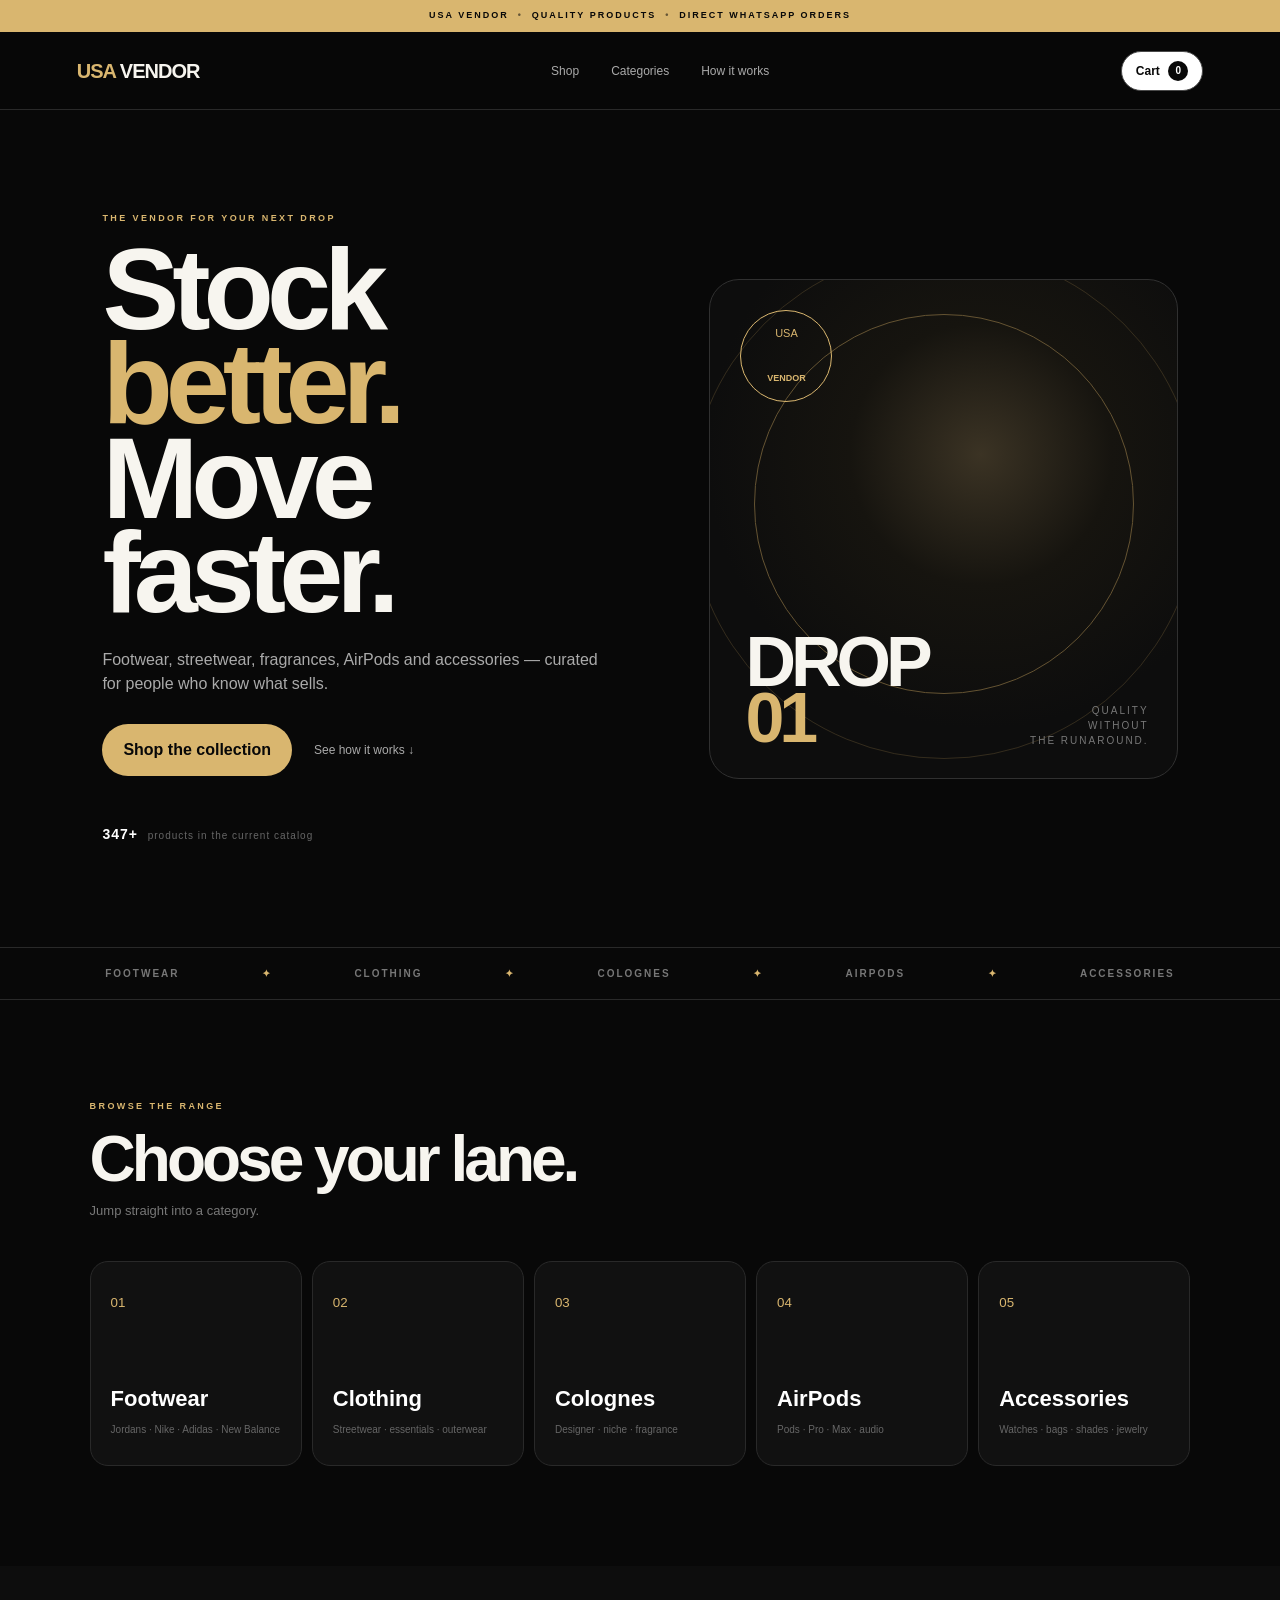
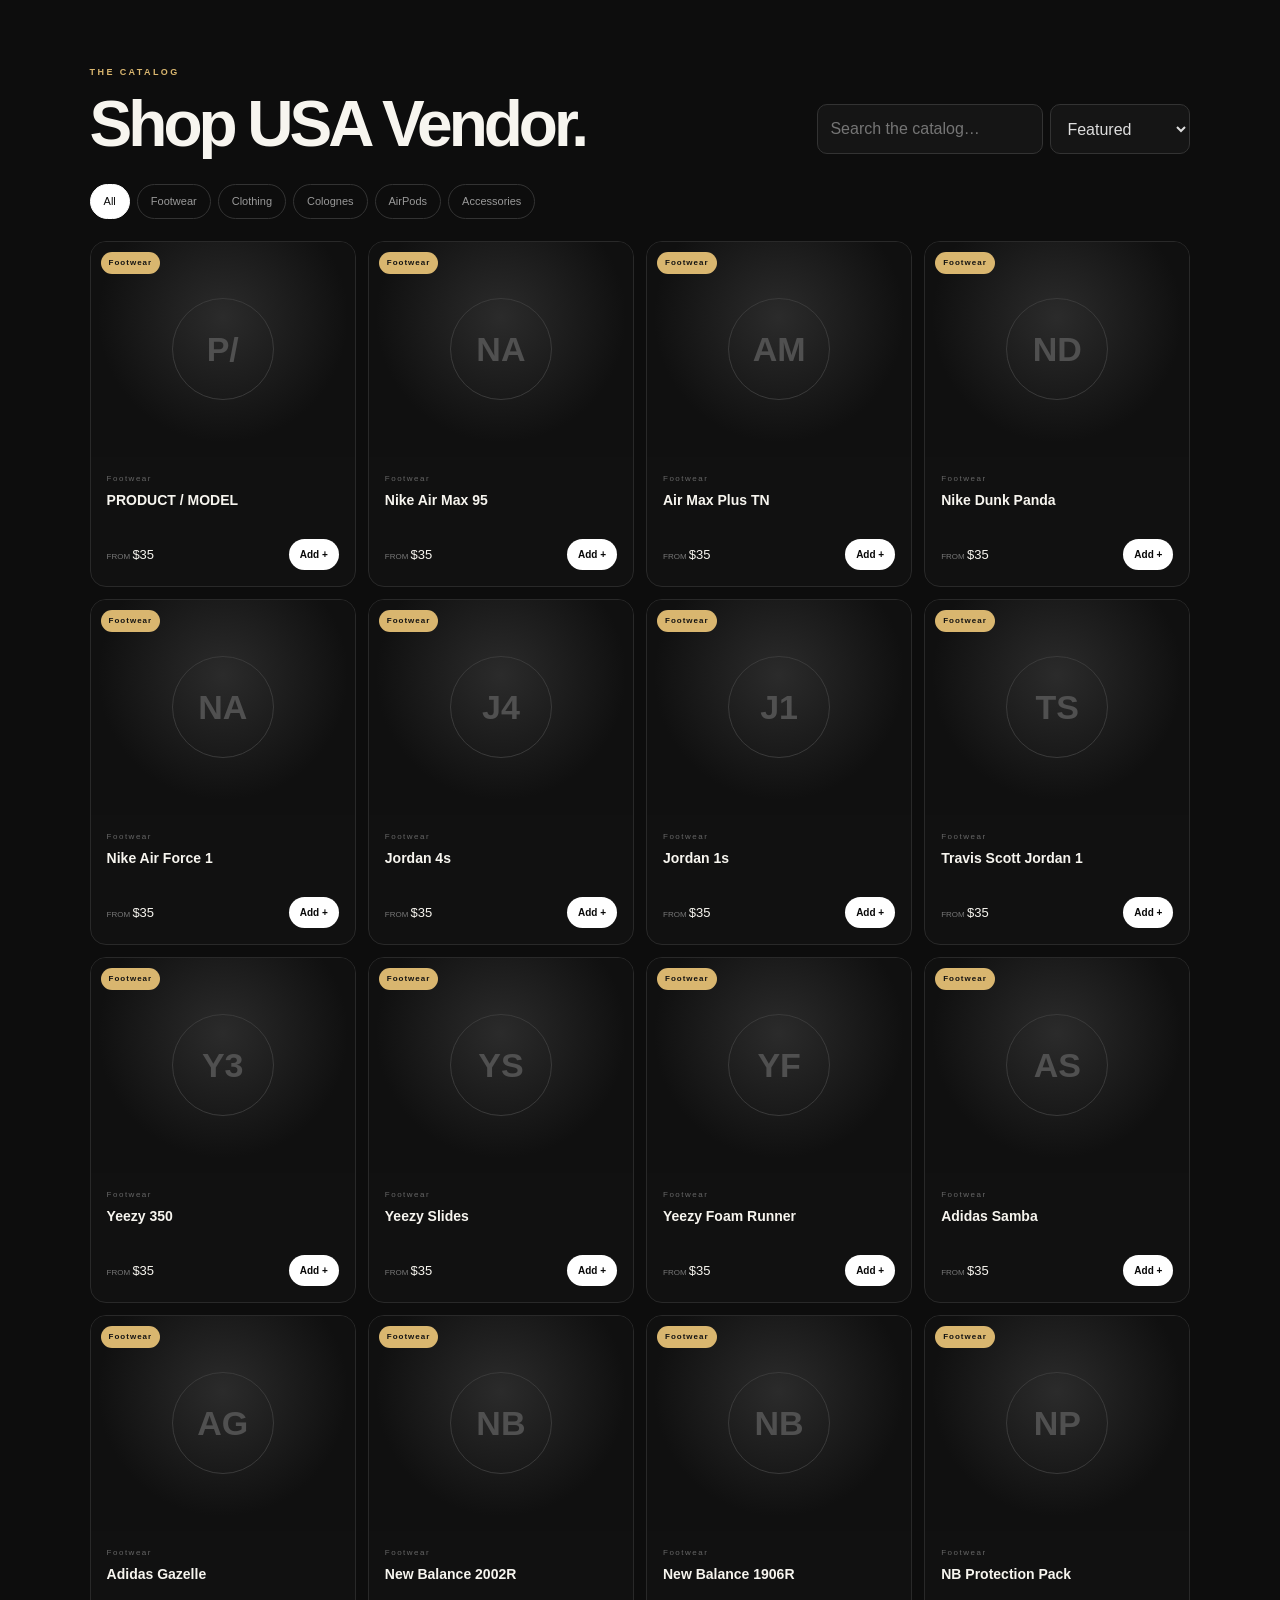
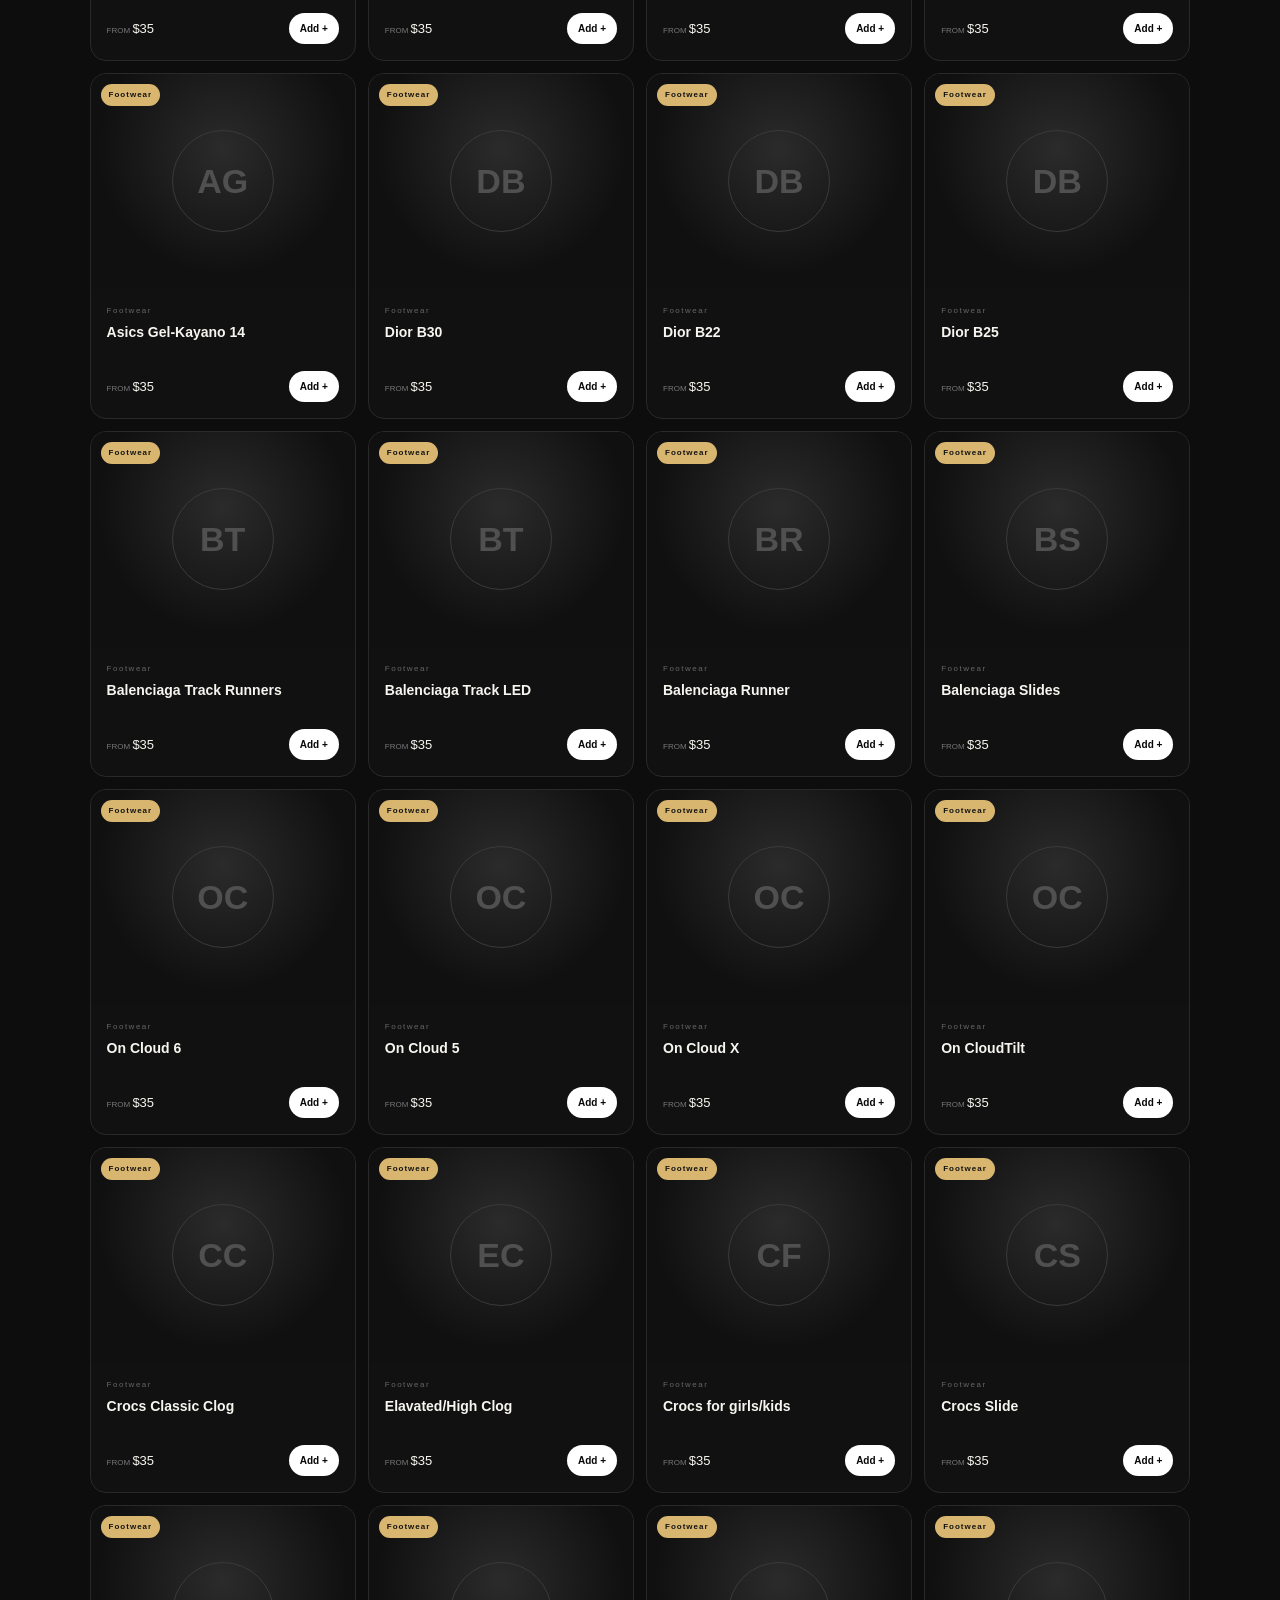
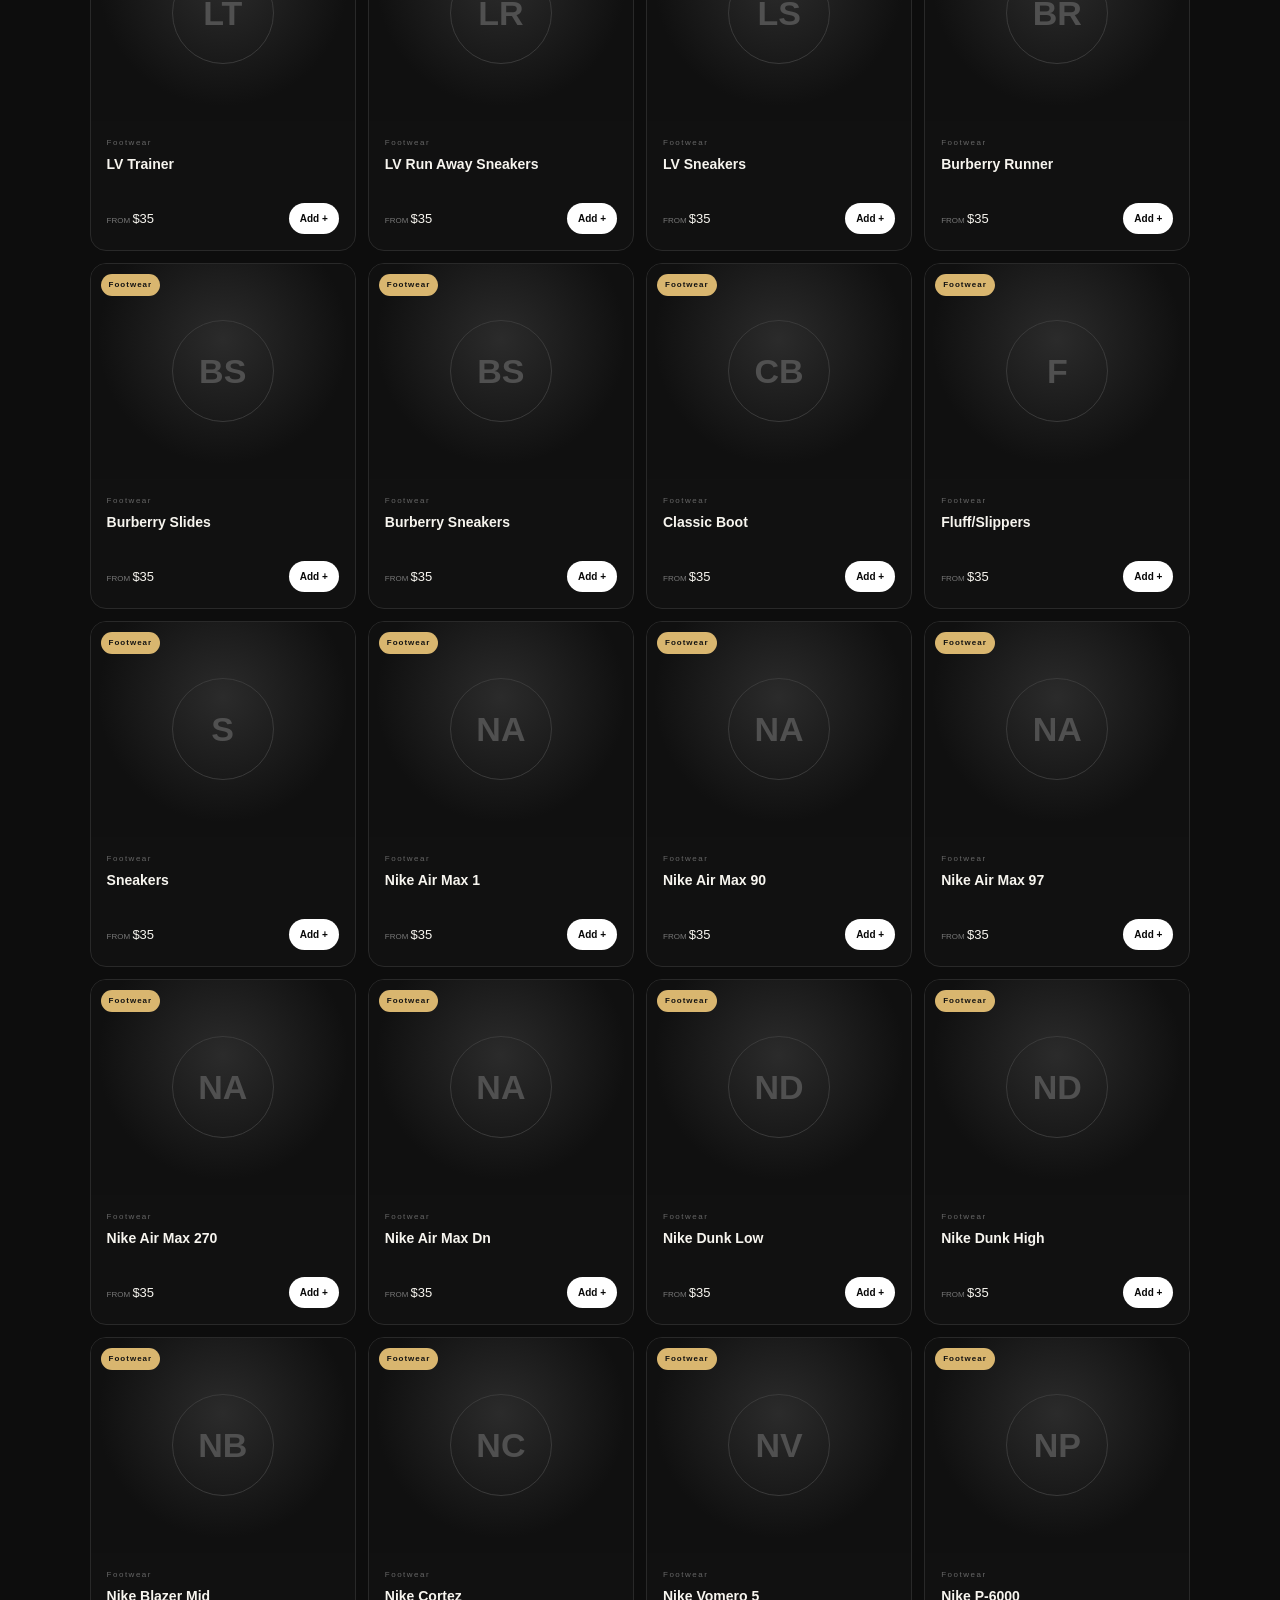
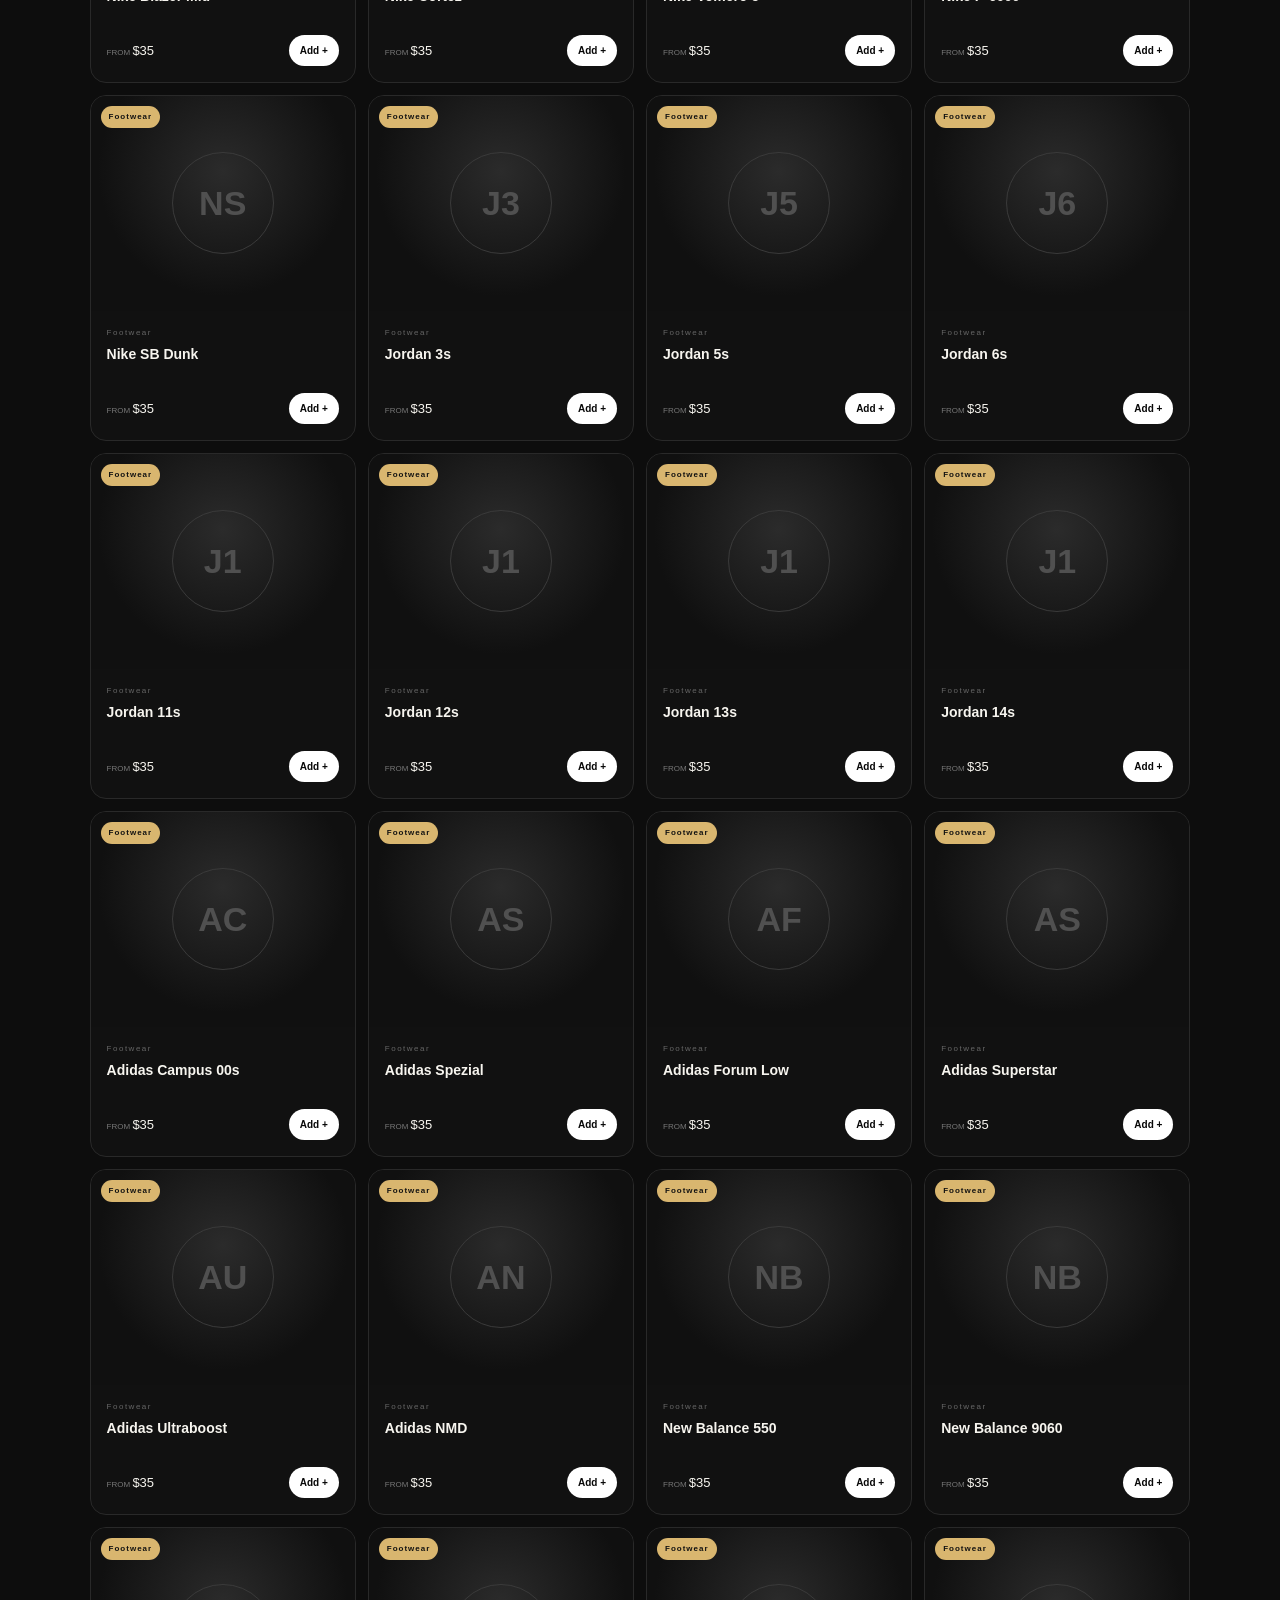
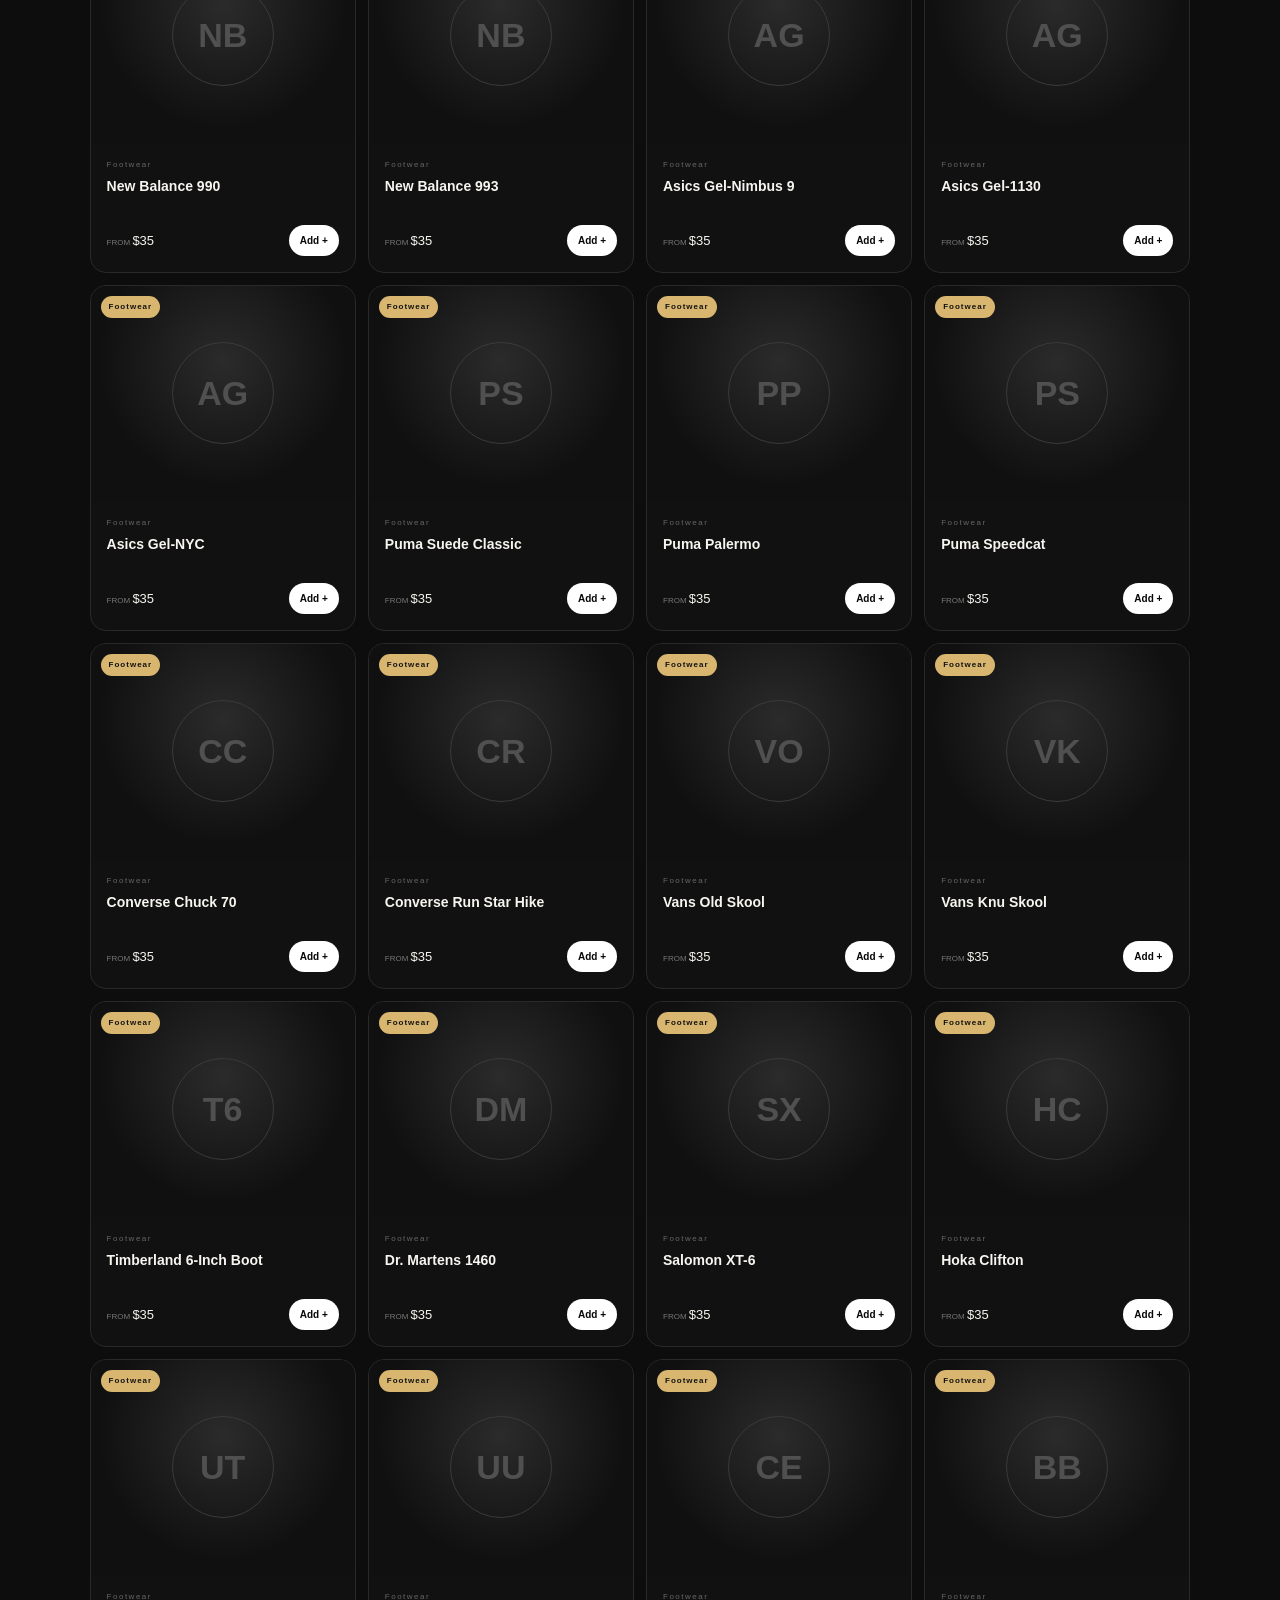
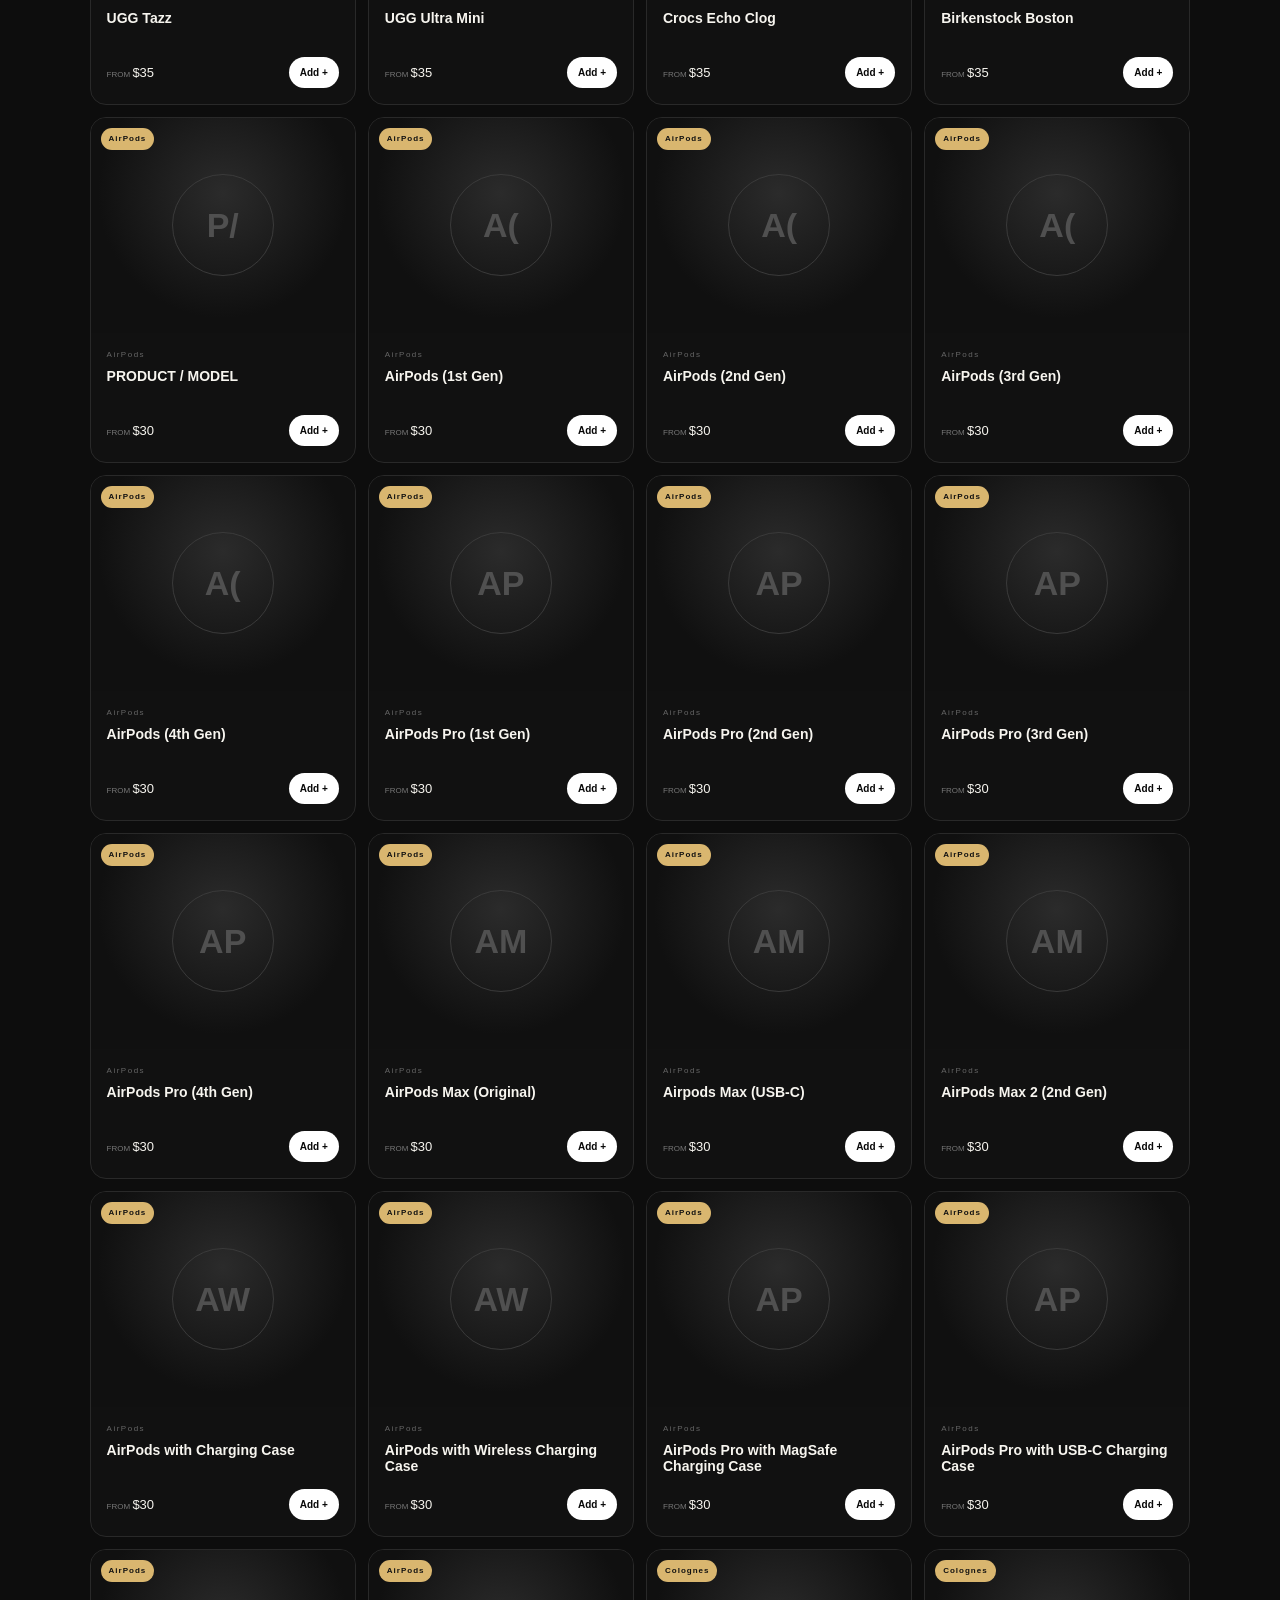
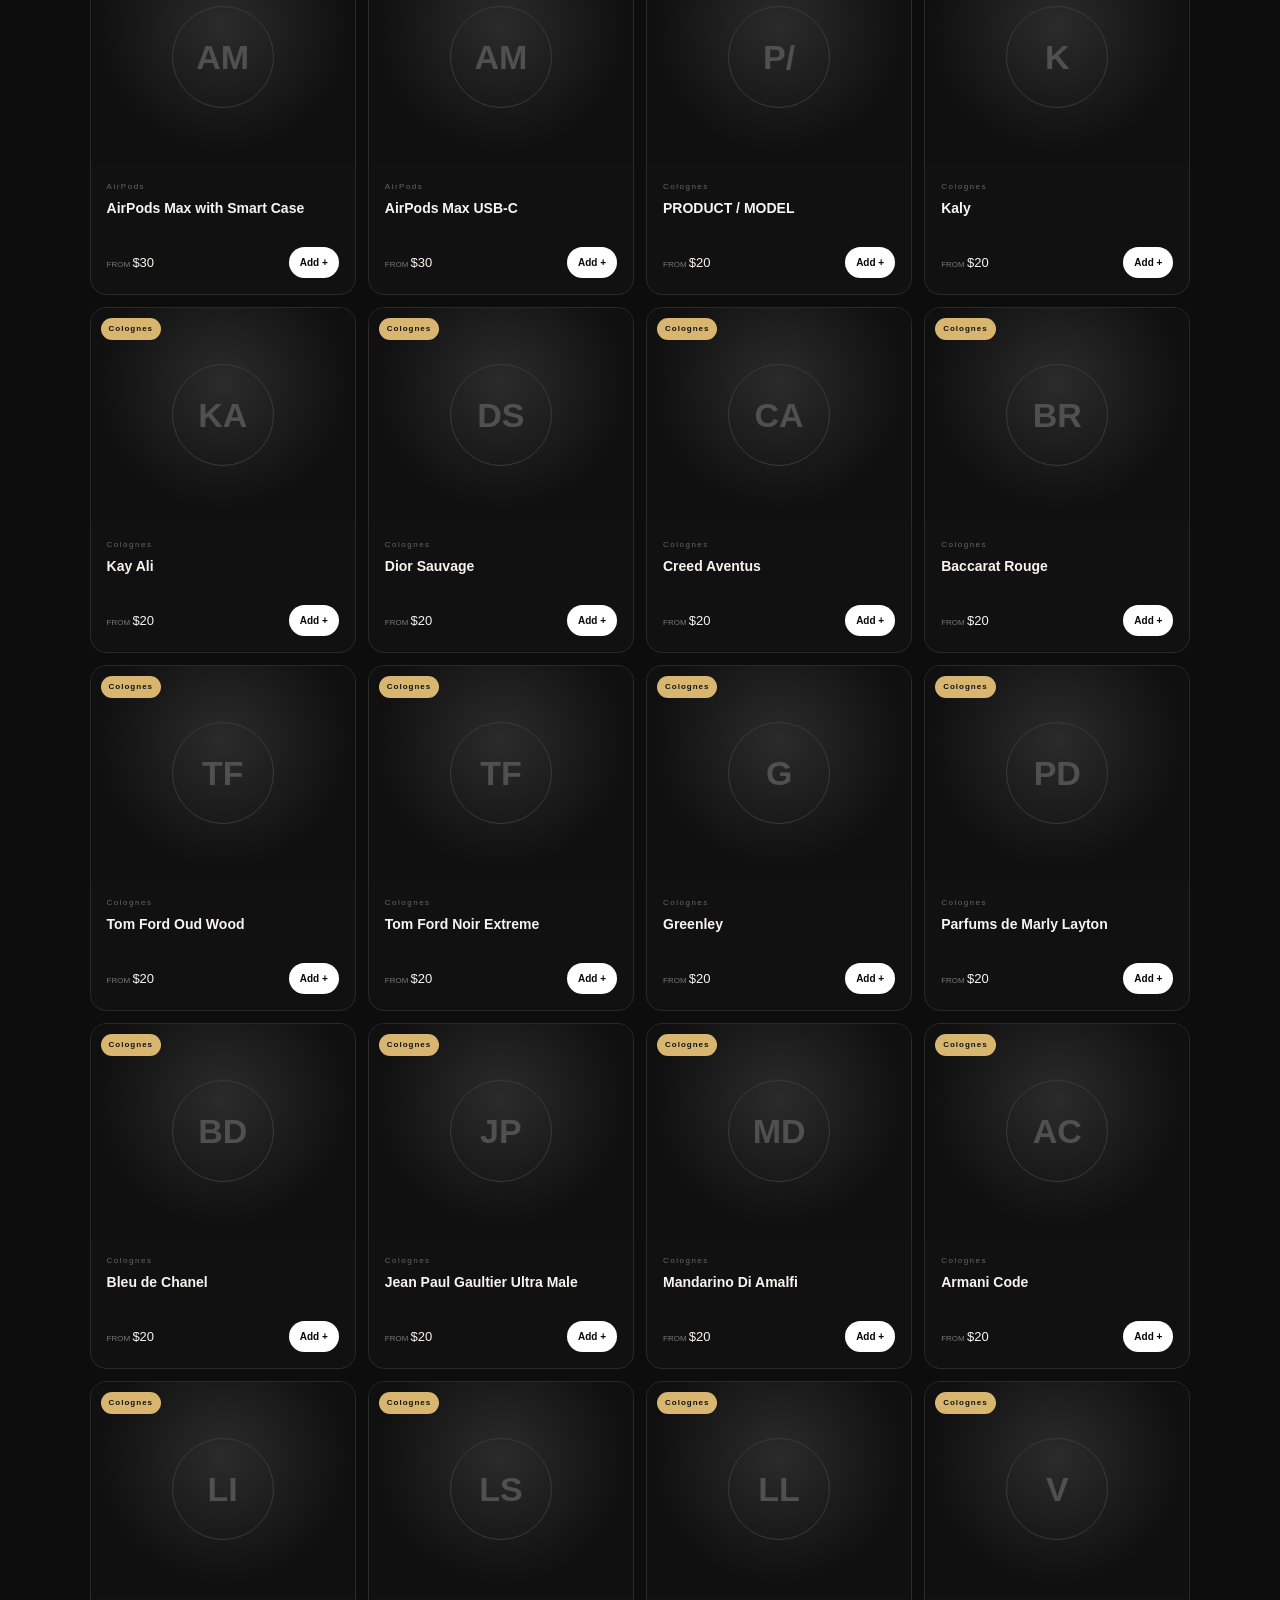
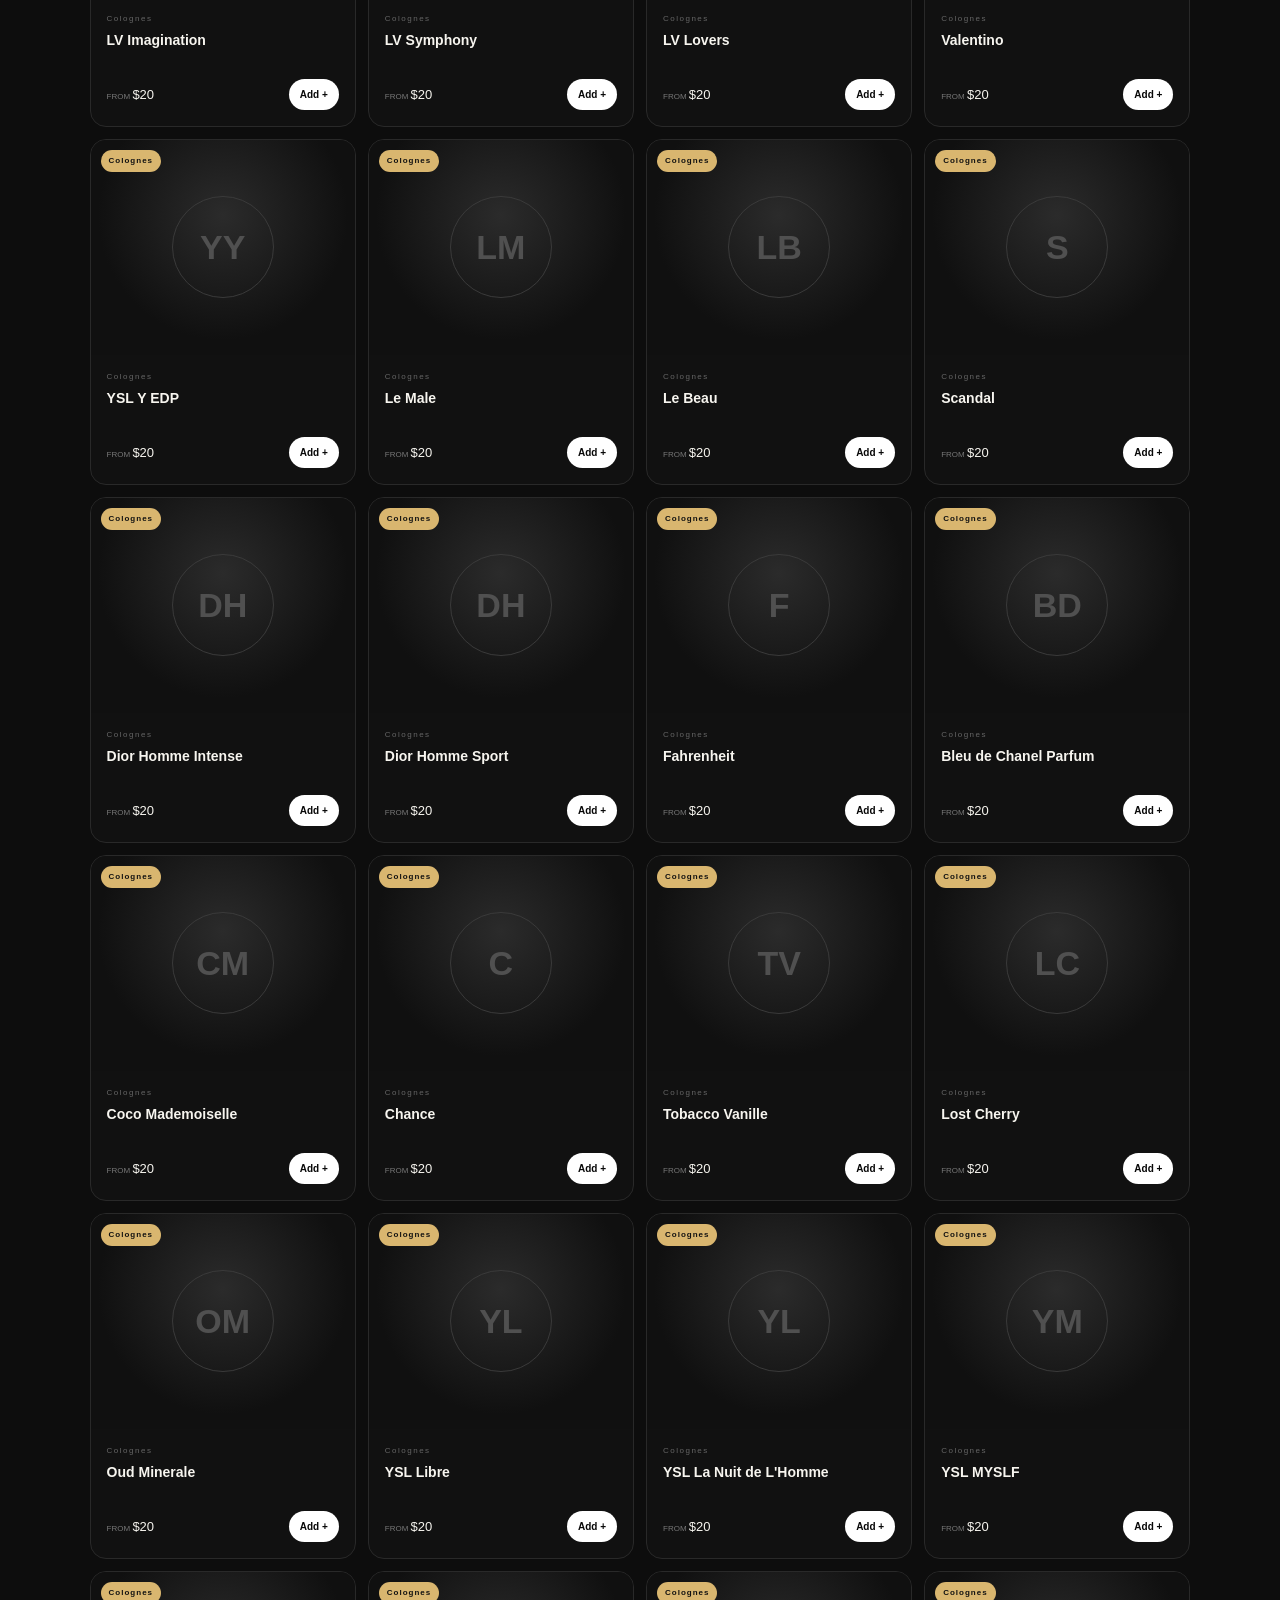
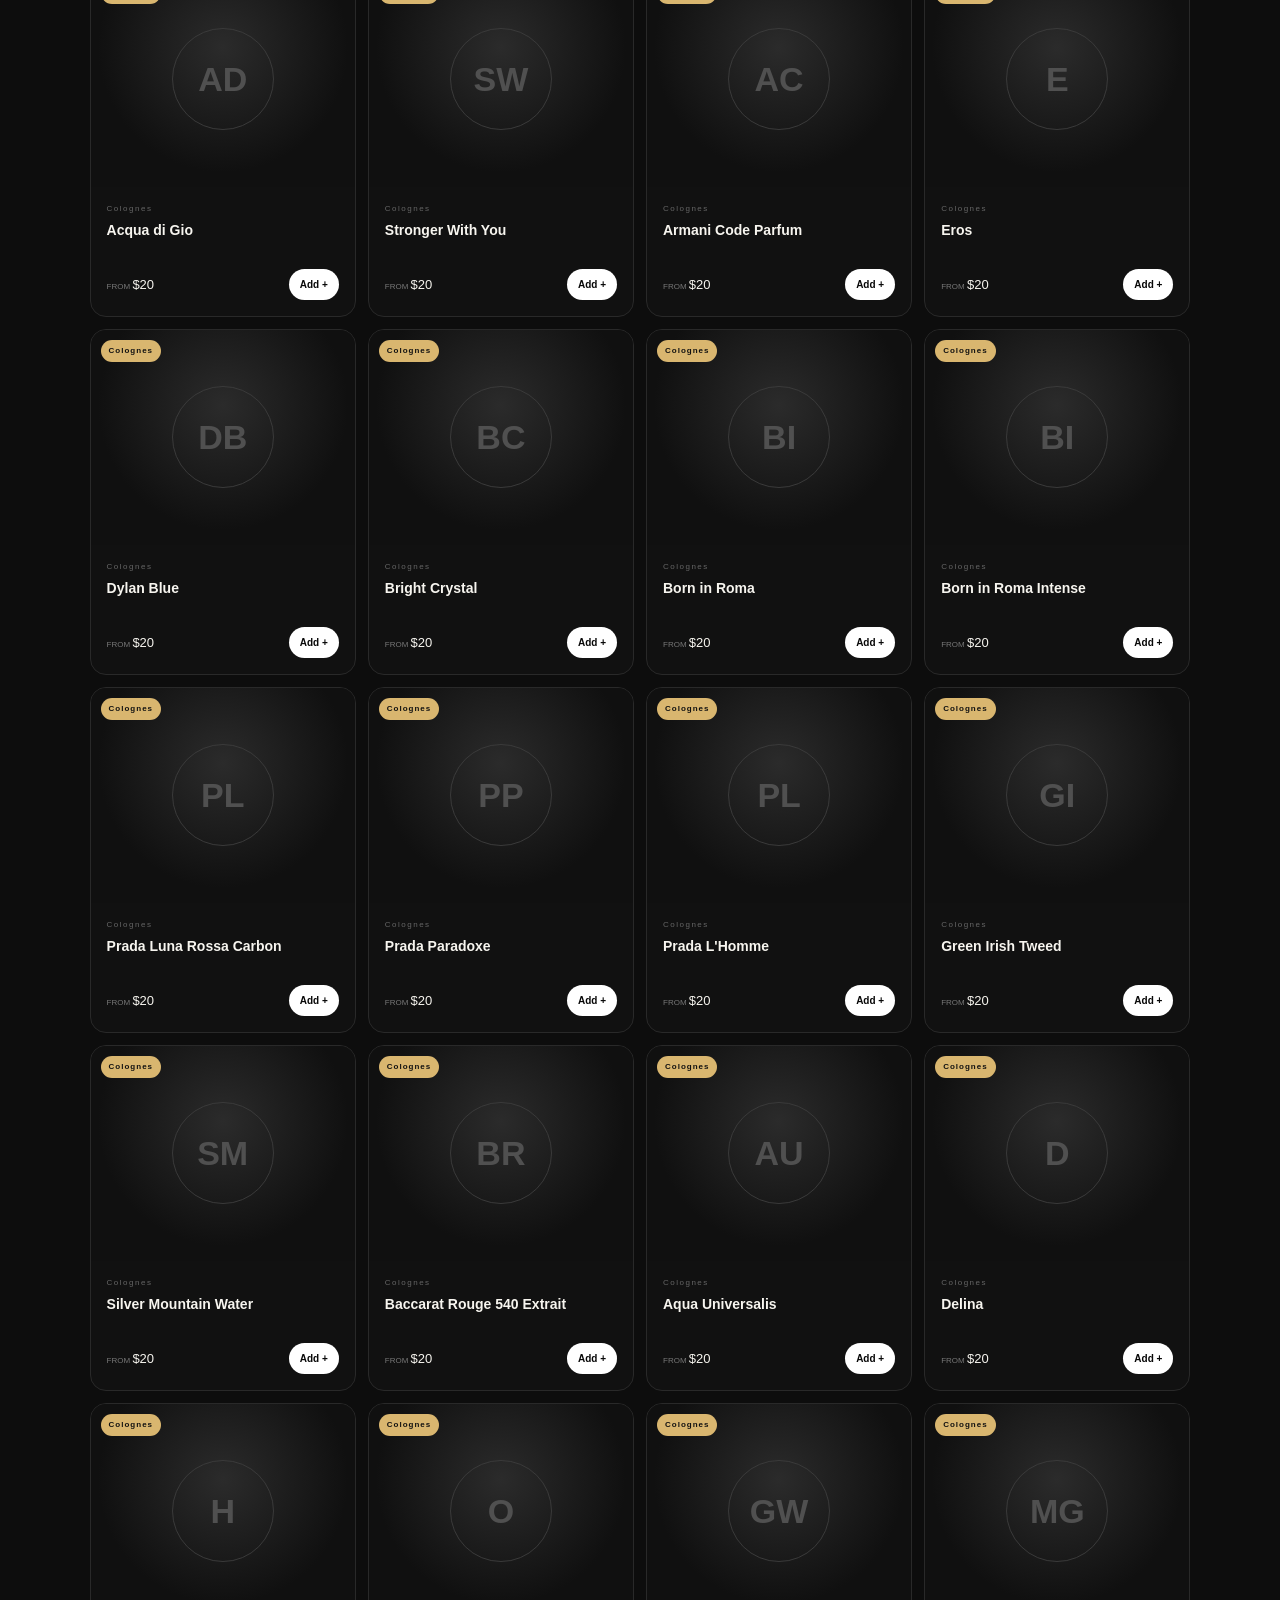
==== index.html @ df5d276c "Add files via upload" ====
<!doctype html>
<html lang="en">
<head>
<meta charset="utf-8">
<meta name="viewport" content="width=device-width,initial-scale=1,viewport-fit=cover">
<meta name="theme-color" content="#090909">
<meta name="description" content="USA Vendor — footwear, clothing, colognes, AirPods and accessories. Shop and order directly on WhatsApp.">
<title>USA Vendor — Shop the Drop</title>
<link rel="stylesheet" href="styles.css">
</head>
<body>
<div class="announce">USA VENDOR <span>•</span> QUALITY PRODUCTS <span>•</span> DIRECT WHATSAPP ORDERS</div>

<header class="nav">
  <a class="brand" href="#top"><span>USA</span> VENDOR</a>
  <nav><a href="#shop">Shop</a><a href="#categories">Categories</a><a href="#how">How it works</a></nav>
  <button class="cart-pill" id="openCart">Cart <b id="count">0</b></button>
</header>

<main id="top">
<section class="hero">
  <div class="hero-copy">
    <p class="eyebrow">THE VENDOR FOR YOUR NEXT DROP</p>
    <h1>Stock<br><i>better.</i><br>Move faster.</h1>
    <p class="lead">Footwear, streetwear, fragrances, AirPods and accessories — curated for people who know what sells.</p>
    <div class="actions"><a class="btn gold" href="#shop">Shop the collection</a><a class="text-link" href="#how">See how it works ↓</a></div>
    <div class="mini-proof"><span>347+</span> products in the current catalog</div>
  </div>
  <div class="hero-art">
    <div class="ring r1"></div><div class="ring r2"></div>
    <div class="stamp">USA<br><strong>VENDOR</strong></div>
    <div class="hero-word">DROP<br><em>01</em></div>
    <div class="hero-note">QUALITY<br>WITHOUT<br>THE RUNAROUND.</div>
  </div>
</section>

<section class="marquee"><span>FOOTWEAR</span><b>✦</b><span>CLOTHING</span><b>✦</b><span>COLOGNES</span><b>✦</b><span>AIRPODS</span><b>✦</b><span>ACCESSORIES</span></section>

<section class="section" id="categories">
  <div class="section-intro"><p class="eyebrow">BROWSE THE RANGE</p><h2>Choose your lane.</h2><p>Jump straight into a category.</p></div>
  <div class="cat-grid">
    <button data-cat="Footwear"><small>01</small><strong>Footwear</strong><span>Jordans · Nike · Adidas · New Balance</span></button>
    <button data-cat="Clothing"><small>02</small><strong>Clothing</strong><span>Streetwear · essentials · outerwear</span></button>
    <button data-cat="Colognes"><small>03</small><strong>Colognes</strong><span>Designer · niche · fragrance</span></button>
    <button data-cat="AirPods"><small>04</small><strong>AirPods</strong><span>Pods · Pro · Max · audio</span></button>
    <button data-cat="Accessories"><small>05</small><strong>Accessories</strong><span>Watches · bags · shades · jewelry</span></button>
  </div>
</section>

<section class="section shop" id="shop">
  <div class="shop-head">
    <div><p class="eyebrow">THE CATALOG</p><h2>Shop USA Vendor.</h2></div>
    <div class="tools"><input id="search" type="search" placeholder="Search the catalog…"><select id="sort"><option value="featured">Featured</option><option value="low">Lowest price</option><option value="high">Highest price</option></select></div>
  </div>
  <div class="filters" id="filters">
    <button class="active" data-filter="All">All</button><button data-filter="Footwear">Footwear</button><button data-filter="Clothing">Clothing</button><button data-filter="Colognes">Colognes</button><button data-filter="AirPods">AirPods</button><button data-filter="Accessories">Accessories</button>
  </div>
  <div class="grid" id="grid"></div>
</section>

<section class="feature">
  <div><p class="eyebrow">BUILT FOR RESELLERS</p><h2>Find it.<br>List it.<br><em>Move it.</em></h2></div>
  <div class="feature-copy"><p>USA Vendor keeps the shopping experience simple. Browse the catalog, build your order and send it straight to WhatsApp — no complicated checkout.</p><a class="btn light" href="https://wa.me/18127669345" target="_blank">Talk to USA Vendor ↗</a></div>
</section>

<section class="section how" id="how">
  <p class="eyebrow">HOW IT WORKS</p><h2>Three steps. No stress.</h2>
  <div class="steps">
    <article><b>01</b><h3>Pick your products</h3><p>Browse categories and add whatever you want to your cart.</p></article>
    <article><b>02</b><h3>Review your order</h3><p>Adjust quantities and see your estimated catalog total.</p></article>
    <article><b>03</b><h3>Send on WhatsApp</h3><p>Your cart becomes a ready-to-send WhatsApp order message.</p></article>
  </div>
</section>

<section class="cta">
  <p class="eyebrow">READY WHEN YOU ARE</p><h2>Your next order<br>starts here.</h2><a class="btn gold" href="#shop">Start shopping</a>
</section>
</main>

<footer><div><a class="brand" href="#top"><span>USA</span> VENDOR</a><p>Quality products. Direct ordering.</p></div><a href="https://wa.me/18127669345" target="_blank">WhatsApp USA Vendor ↗</a></footer>

<div class="overlay" id="overlay"></div>
<aside class="cart" id="cart">
  <div class="cart-head"><div><p class="eyebrow">YOUR ORDER</p><h2>Cart</h2></div><button id="closeCart">×</button></div>
  <div class="cart-list" id="cartList"></div>
  <div class="cart-bottom"><div class="total"><span>Estimated total</span><strong id="total">$0</strong></div><p>Final availability, pricing and delivery are confirmed on WhatsApp.</p><button class="btn gold full" id="checkout">Continue on WhatsApp</button></div>
</aside>
<div class="toast" id="toast"></div>
<script src="script.js"></script>
</body></html>
---- styles.css ----
:root{--bg:#080808;--panel:#111;--panel2:#151515;--text:#f7f5ef;--muted:#929292;--line:#292929;--gold:#d9b66f;--cream:#f3efe5;--display:Arial,sans-serif;--body:Arial,sans-serif}
*{box-sizing:border-box}html{scroll-behavior:smooth}body{margin:0;background:var(--bg);color:var(--text);font-family:var(--body);line-height:1.5}button,input,select{font:inherit}a{text-decoration:none;color:inherit}.announce{height:32px;display:flex;align-items:center;justify-content:center;gap:9px;background:var(--gold);color:#080808;font-size:9px;font-weight:800;letter-spacing:2px}.announce span{opacity:.55}
.nav{height:78px;padding:0 6%;display:flex;align-items:center;justify-content:space-between;border-bottom:1px solid var(--line);position:sticky;top:0;z-index:20;background:#080808eF;backdrop-filter:blur(16px)}.brand{font-size:20px;font-weight:900;letter-spacing:-1px}.brand span{color:var(--gold)}nav{display:flex;gap:32px;color:#aaa;font-size:12px}nav a:hover{color:#fff}.cart-pill{border:1px solid #4a4a4a;background:#fff;color:#080808;border-radius:99px;padding:9px 14px;font-size:12px;font-weight:800;cursor:pointer}.cart-pill b{display:inline-grid;place-items:center;background:#080808;color:#fff;width:20px;height:20px;border-radius:50%;margin-left:5px;font-size:10px}
.hero{min-height:690px;padding:8vw 8%;display:grid;grid-template-columns:1.05fr .95fr;gap:7vw;align-items:center}.eyebrow{font-size:9px;letter-spacing:2.4px;color:var(--gold);font-weight:800;margin:0 0 16px}.hero h1{font-size:clamp(64px,9vw,125px);line-height:.82;letter-spacing:-7px;margin:0;font-weight:900}.hero h1 i{font-style:normal;color:var(--gold)}.lead{max-width:520px;color:#aaa;font-size:16px;margin:28px 0}.actions{display:flex;align-items:center;gap:22px;flex-wrap:wrap}.btn{border:0;border-radius:99px;padding:14px 21px;font-weight:800;cursor:pointer;display:inline-block}.gold{background:var(--gold);color:#080808}.light{background:#fff;color:#080808}.text-link{font-size:12px;color:#aaa}.mini-proof{margin-top:48px;color:#666;font-size:10px;letter-spacing:1px}.mini-proof span{color:#fff;font-weight:800;font-size:14px;margin-right:6px}
.hero-art{height:500px;position:relative;overflow:hidden;border:1px solid #303030;border-radius:30px;background:radial-gradient(circle at 58% 35%,#3b3324,#16140f 31%,#0d0d0d 65%)}.ring{position:absolute;border:1px solid #645332;border-radius:50%;left:50%;top:45%;transform:translate(-50%,-50%)}.r1{width:380px;height:380px}.r2{width:510px;height:510px;opacity:.45}.stamp{position:absolute;left:30px;top:30px;width:92px;height:92px;border:1px solid var(--gold);border-radius:50%;display:grid;place-items:center;text-align:center;color:var(--gold);font-size:11px;line-height:1.05}.stamp strong{font-size:9px}.hero-word{position:absolute;left:35px;bottom:32px;font-size:70px;font-weight:900;line-height:.8;letter-spacing:-5px}.hero-word em{font-style:normal;color:var(--gold)}.hero-note{position:absolute;right:28px;bottom:30px;color:#777;text-align:right;font-size:10px;letter-spacing:2px}
.marquee{border-block:1px solid var(--line);padding:18px 5%;display:flex;justify-content:space-around;color:#777;font-size:10px;letter-spacing:2px;font-weight:800}.marquee b{color:var(--gold)}
.section{padding:100px 7%}.section-intro p:last-child{color:#777;font-size:13px}.section h2,.feature h2,.cta h2{font-size:clamp(38px,5vw,65px);line-height:.92;letter-spacing:-4px;margin:0}.cat-grid{display:grid;grid-template-columns:repeat(5,1fr);gap:10px;margin-top:40px}.cat-grid button{min-height:205px;background:var(--panel);color:#fff;border:1px solid var(--line);border-radius:18px;text-align:left;padding:20px;cursor:pointer;transition:.25s}.cat-grid button:hover{transform:translateY(-5px);border-color:#555}.cat-grid small{color:var(--gold)}.cat-grid strong{display:block;margin-top:68px;font-size:22px}.cat-grid span{display:block;color:#666;font-size:10px;margin-top:7px}
.shop{background:#0d0d0d}.shop-head{display:flex;justify-content:space-between;align-items:end;gap:20px}.tools{display:flex;gap:7px}.tools input,.tools select{background:#151515;border:1px solid #333;color:#ddd;border-radius:10px;padding:12px;outline:0}.filters{display:flex;gap:7px;flex-wrap:wrap;margin:30px 0 22px}.filters button{background:transparent;color:#999;border:1px solid #333;border-radius:99px;padding:8px 13px;cursor:pointer;font-size:11px}.filters .active,.filters button:hover{background:#fff;color:#080808;border-color:#fff}.grid{display:grid;grid-template-columns:repeat(4,1fr);gap:12px}.product{background:var(--panel);border:1px solid var(--line);border-radius:16px;overflow:hidden;transition:.2s}.product:hover{transform:translateY(-3px);border-color:#444}.visual{height:215px;background:radial-gradient(circle at 50% 35%,#2b2b2b,#101010 65%);display:grid;place-items:center;position:relative;color:#505050;font-size:34px;font-weight:900}.visual:after{content:"";position:absolute;width:100px;height:100px;border:1px solid #3a3a3a;border-radius:50%}.tag{position:absolute;z-index:2;left:10px;top:10px;background:var(--gold);color:#111;border-radius:99px;padding:5px 8px;font-size:8px;letter-spacing:1px;font-weight:800}.initial{position:relative;z-index:1}.product-body{padding:16px}.product-cat{font-size:8px;color:#666;letter-spacing:1.5px}.product h3{font-size:14px;line-height:1.15;min-height:34px;margin:7px 0 13px}.product-foot{display:flex;align-items:center;justify-content:space-between;gap:8px}.price{font-size:13px}.price small{color:#777;font-size:8px}.add{border:0;background:#fff;color:#080808;border-radius:99px;padding:8px 11px;font-size:10px;font-weight:800;cursor:pointer}
.feature{padding:110px 8%;display:grid;grid-template-columns:1fr 1fr;gap:10vw;background:var(--gold);color:#080808}.feature .eyebrow{color:#5f4821}.feature h2 em{font-style:normal}.feature-copy{max-width:520px;align-self:end}.feature-copy p{font-size:18px;line-height:1.45;margin-bottom:28px}.how{background:var(--cream);color:#080808}.how .eyebrow{color:#80612b}.steps{display:grid;grid-template-columns:repeat(3,1fr);gap:12px;margin-top:50px}.steps article{border-top:1px solid #aaa;padding-top:18px}.steps b{color:#80612b;font-size:11px}.steps h3{margin-top:55px;font-size:22px}.steps p{color:#666;font-size:13px}.cta{text-align:center;padding:110px 7%;background:#101010}.cta h2{margin-bottom:30px}.cta .eyebrow{margin-bottom:15px}
footer{padding:55px 7%;display:flex;justify-content:space-between;align-items:center;border-top:1px solid var(--line)}footer p{color:#666;font-size:11px;margin:7px 0 0}footer>a{border-bottom:1px solid var(--gold);font-size:12px}
.overlay{position:fixed;inset:0;background:#000b;z-index:29;opacity:0;pointer-events:none;transition:.25s}.overlay.open{opacity:1;pointer-events:auto}.cart{position:fixed;z-index:30;right:0;top:0;width:min(440px,100%);height:100vh;background:#111;transform:translateX(100%);transition:.3s;display:flex;flex-direction:column;border-left:1px solid #333}.cart.open{transform:none}.cart-head{display:flex;justify-content:space-between;align-items:center;padding:22px;border-bottom:1px solid #2b2b2b}.cart-head h2{margin:0;font-size:30px;letter-spacing:-2px}.cart-head .eyebrow{margin:0 0 4px}.cart-head button{background:none;border:0;color:#fff;font-size:30px;cursor:pointer}.cart-list{flex:1;overflow:auto}.cart-row{padding:16px 22px;border-bottom:1px solid #262626;display:flex;justify-content:space-between;gap:15px}.cart-row h4{margin:0 0 5px;font-size:13px}.cart-row small{color:#666}.qty{display:flex;align-items:center;gap:7px}.qty button{border:1px solid #444;background:#191919;color:#fff;border-radius:50%;width:27px;height:27px;cursor:pointer}.cart-bottom{padding:20px;border-top:1px solid #2b2b2b}.total{display:flex;justify-content:space-between;align-items:center}.total strong{font-size:23px}.cart-bottom p{font-size:10px;color:#666}.full{width:100%}.empty{text-align:center;color:#666;padding:70px 20px}.toast{position:fixed;z-index:50;left:50%;bottom:25px;transform:translate(-50%,20px);opacity:0;background:#fff;color:#080808;padding:11px 17px;border-radius:99px;font-size:11px;font-weight:800;transition:.2s}.toast.show{opacity:1;transform:translate(-50%,0)}
@media(max-width:950px){nav{display:none}.hero{grid-template-columns:1fr}.hero-art{height:390px}.cat-grid{grid-template-columns:repeat(3,1fr)}.grid{grid-template-columns:repeat(3,1fr)}.shop-head{align-items:flex-start;flex-direction:column}.tools{width:100%}.tools>*{flex:1}.feature{grid-template-columns:1fr}.steps{grid-template-columns:1fr 1fr}}
@media(max-width:600px){.announce{font-size:8px}.nav{height:68px;padding:0 5%}.hero{padding:65px 6%}.hero h1{font-size:70px;letter-spacing:-5px}.hero-art{height:330px}.hero-word{font-size:53px}.section{padding:72px 6%}.cat-grid{grid-template-columns:repeat(2,1fr)}.cat-grid button{min-height:165px}.cat-grid strong{margin-top:48px}.grid{grid-template-columns:repeat(2,1fr);gap:9px}.visual{height:155px}.product-body{padding:13px}.product h3{font-size:12px}.add{padding:7px 9px}.steps{grid-template-columns:1fr}.feature{padding:80px 7%}.feature-copy p{font-size:15px}.marquee{justify-content:flex-start;gap:18px;overflow:hidden;white-space:nowrap}.tools{flex-direction:column}footer{flex-direction:column;align-items:flex-start;gap:22px}}
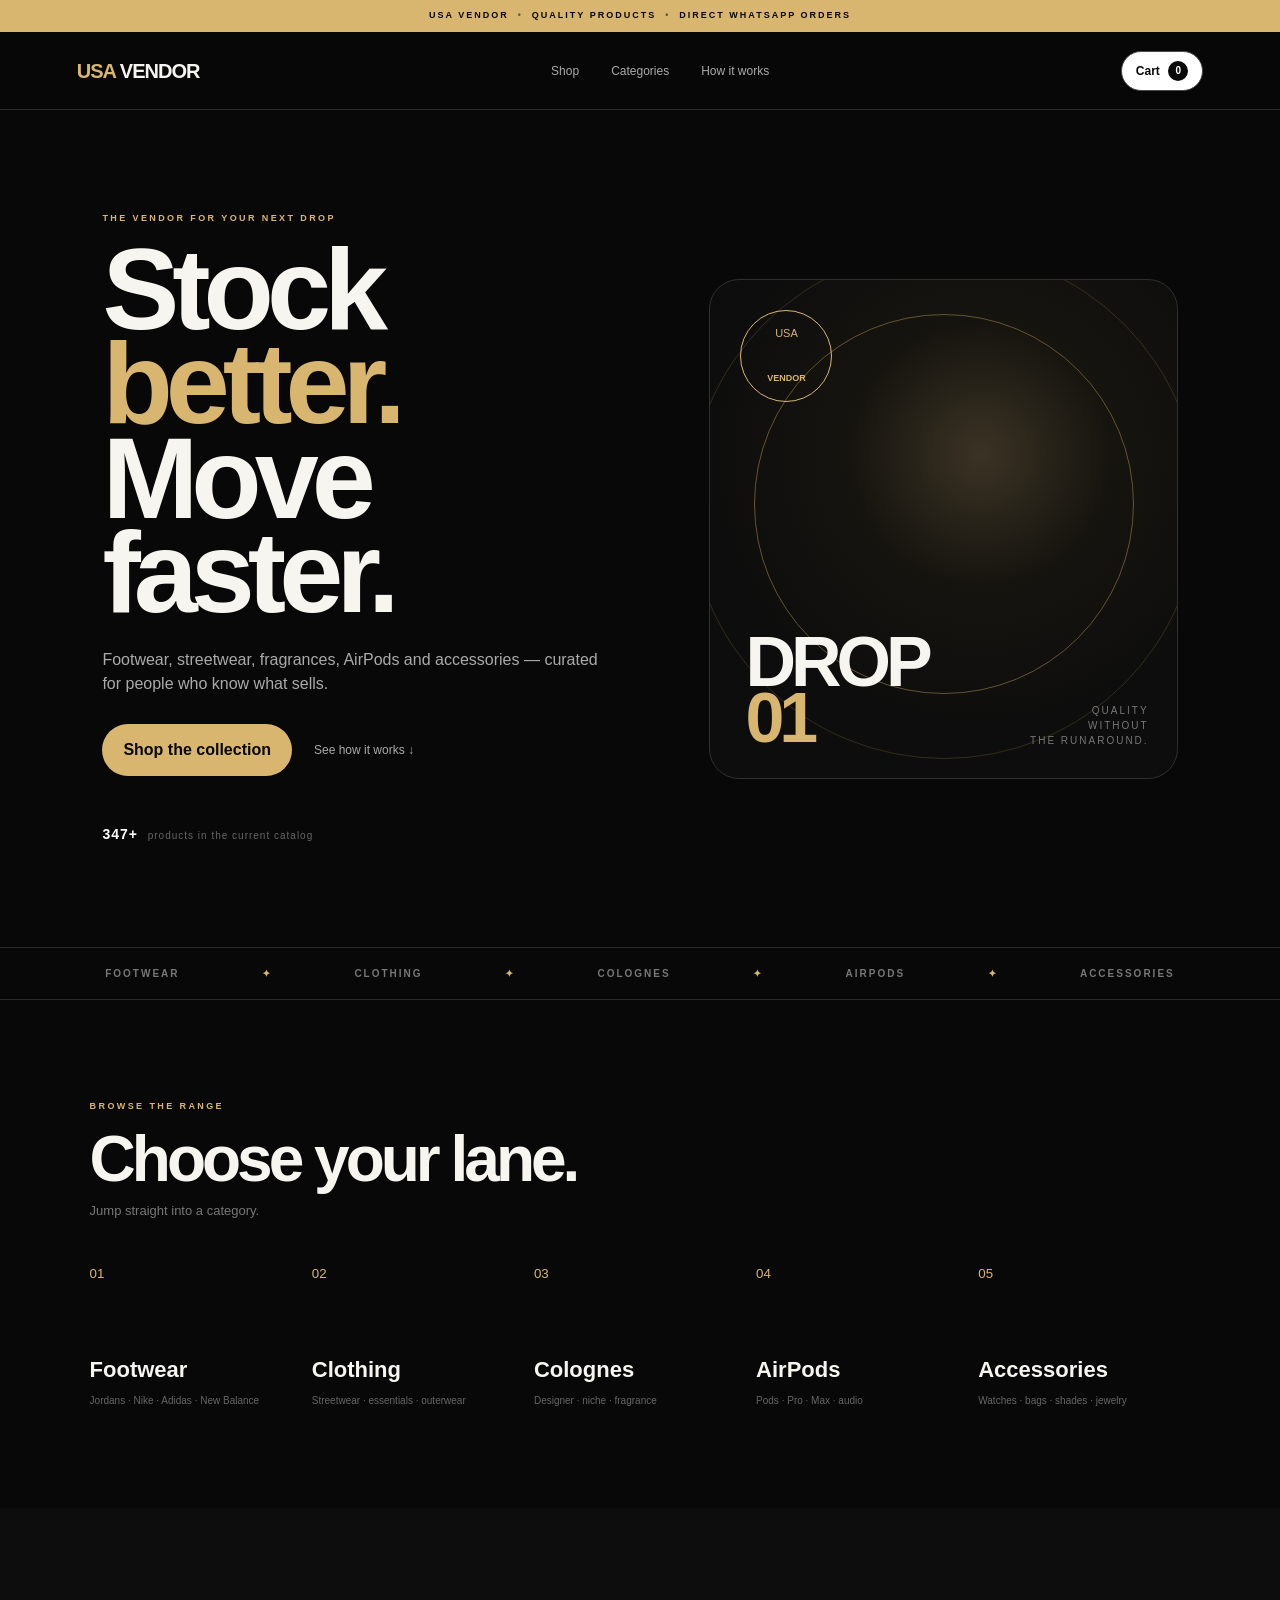
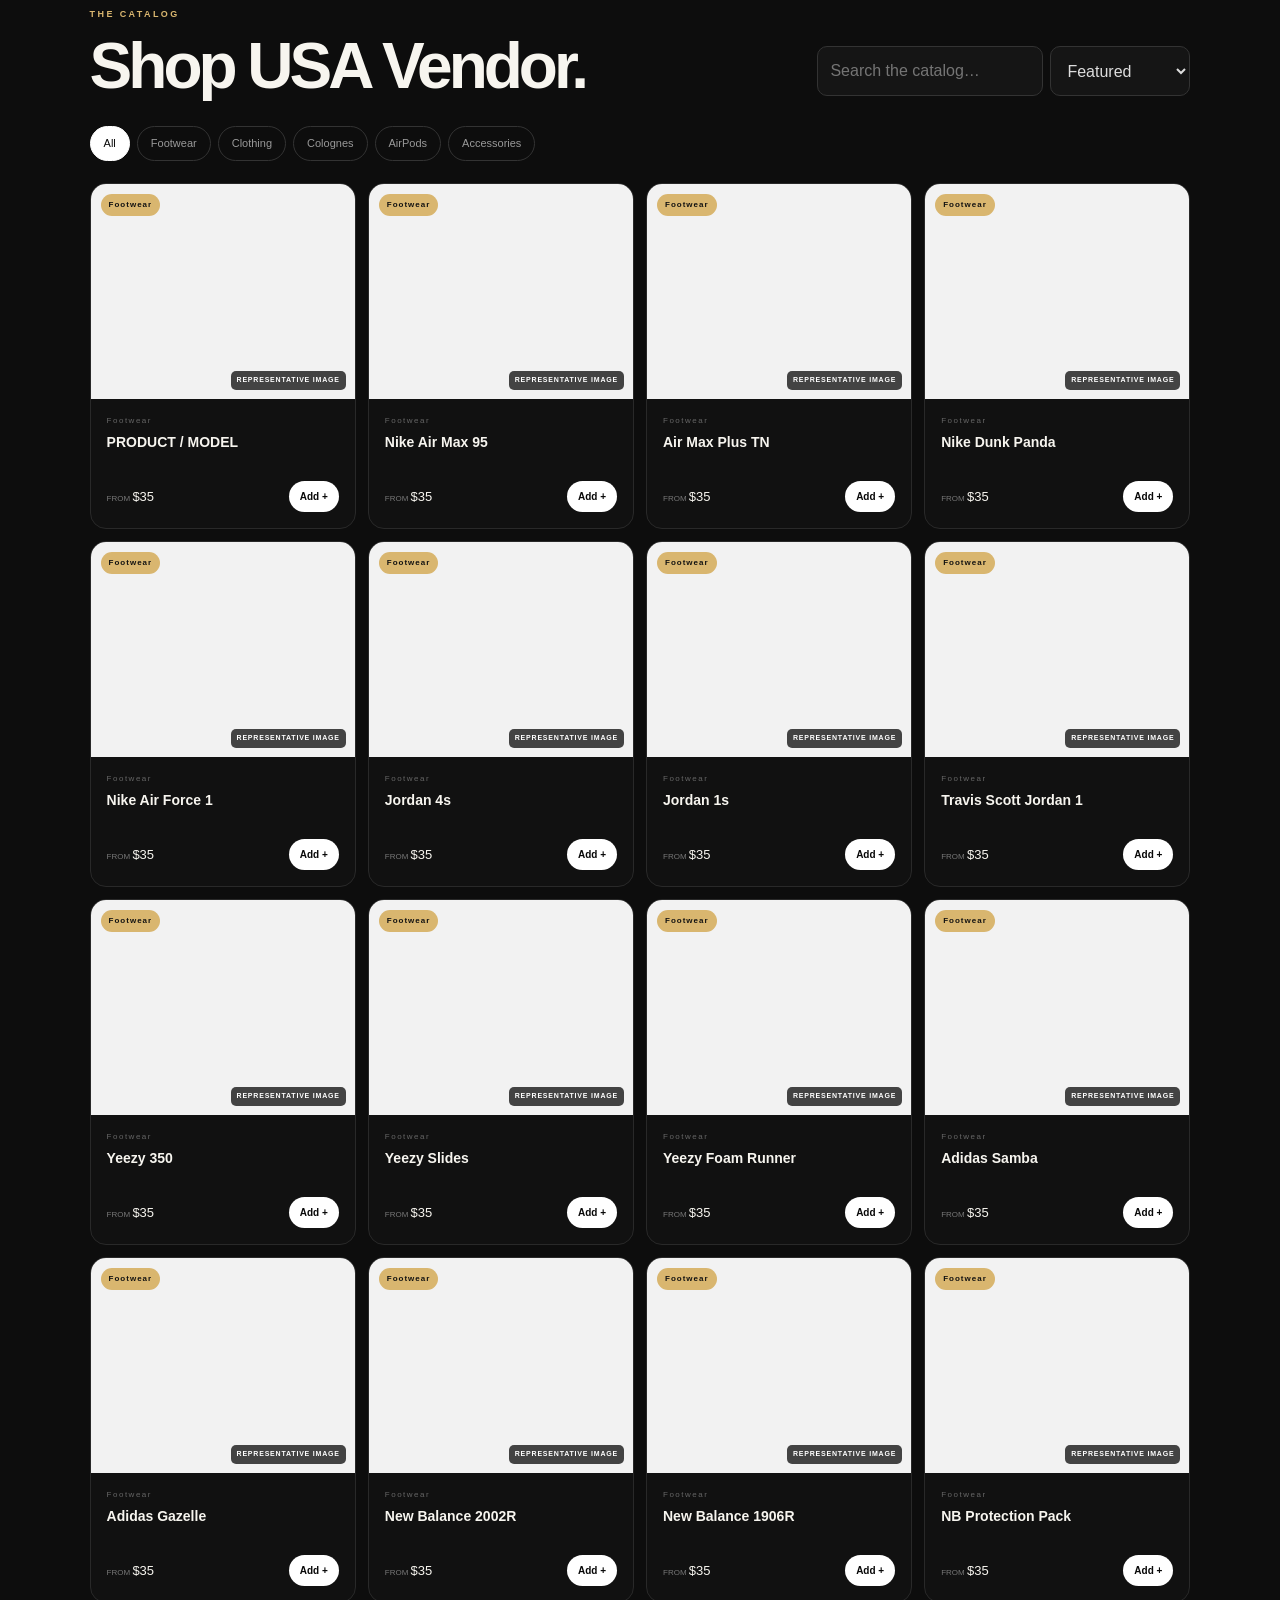
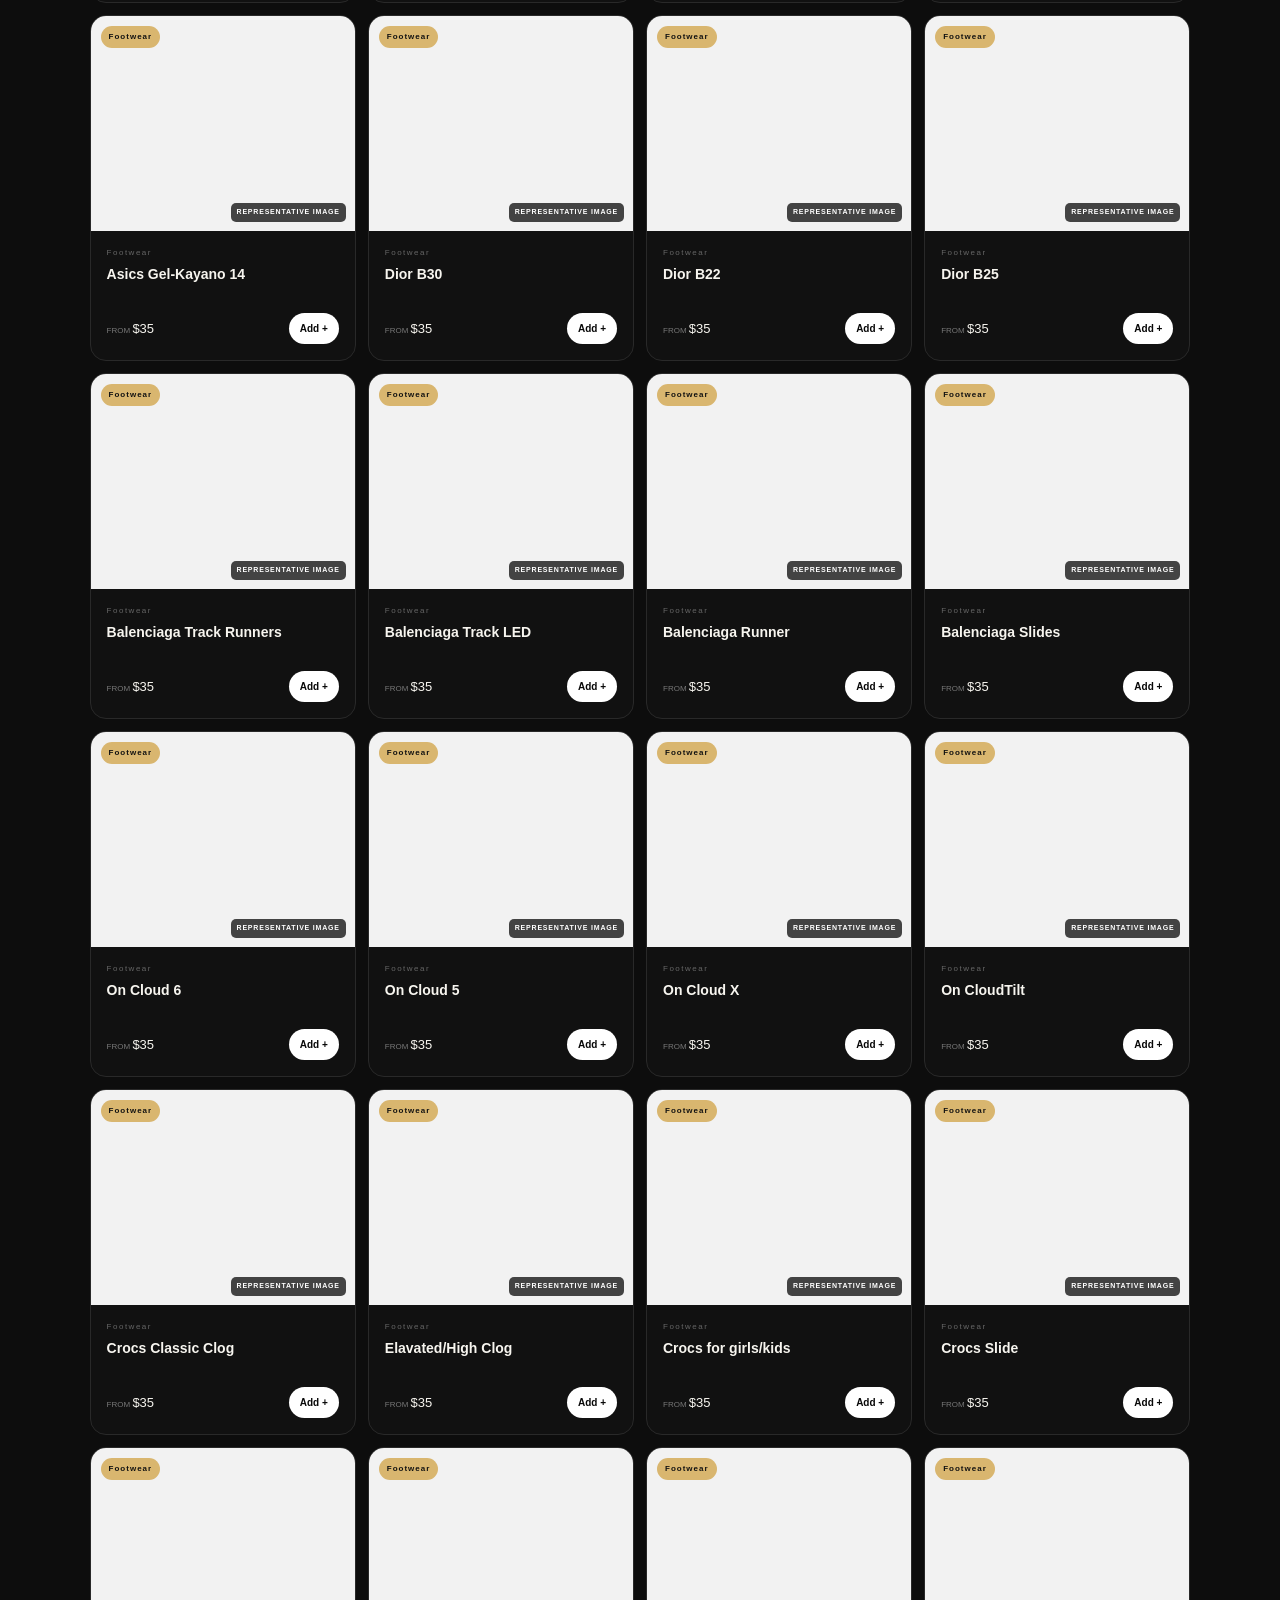
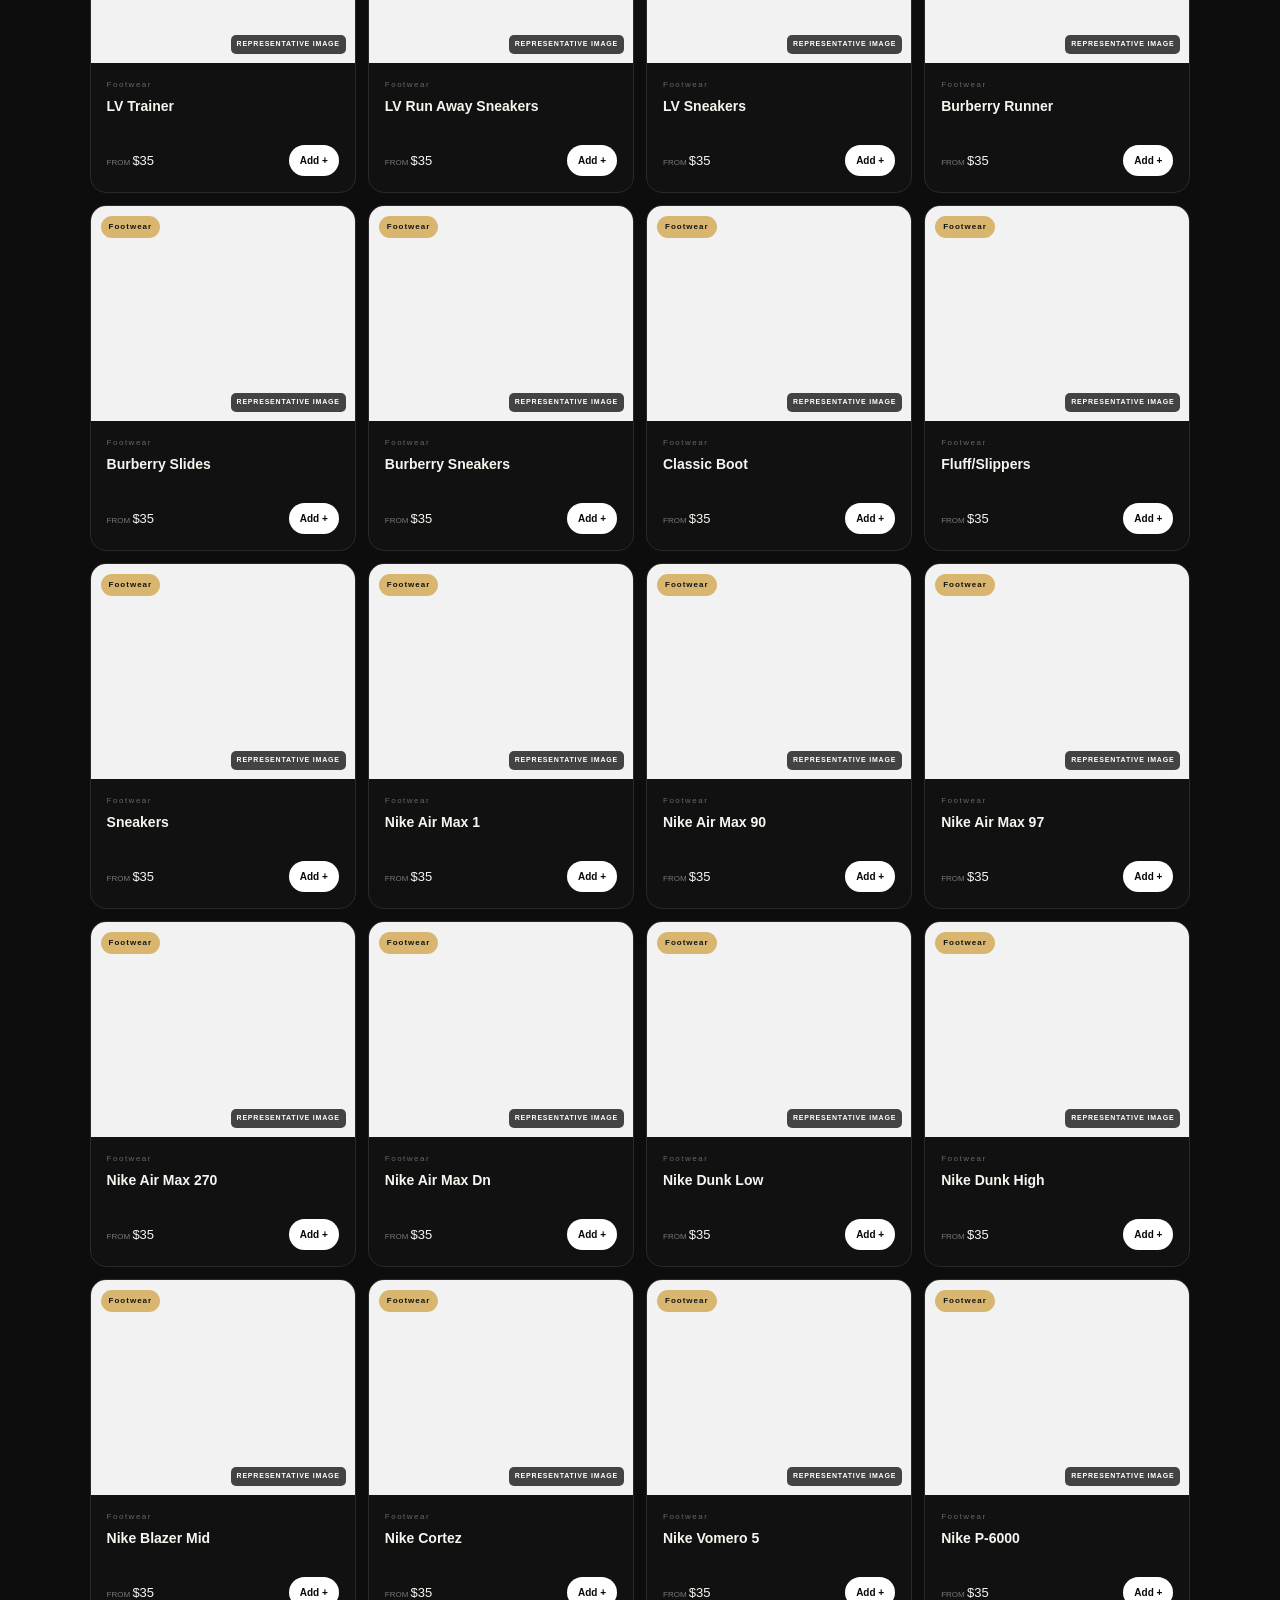
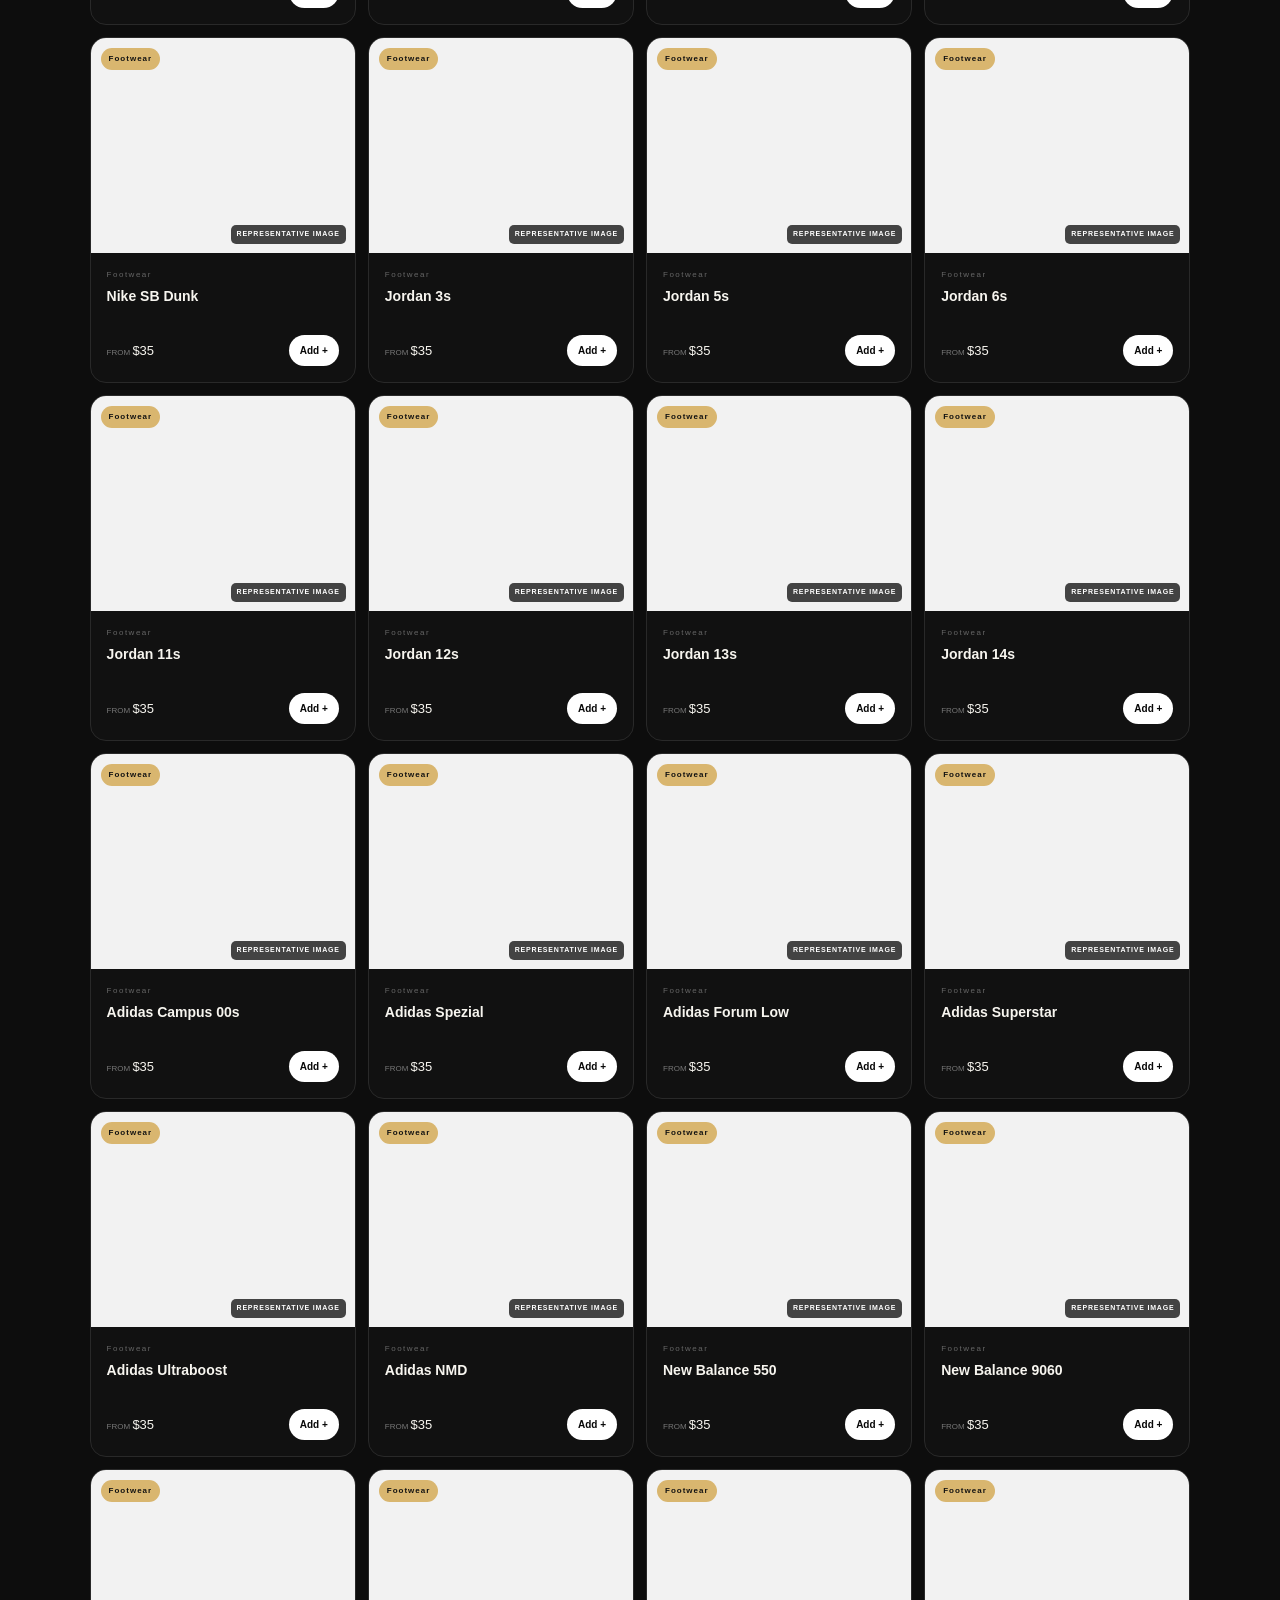
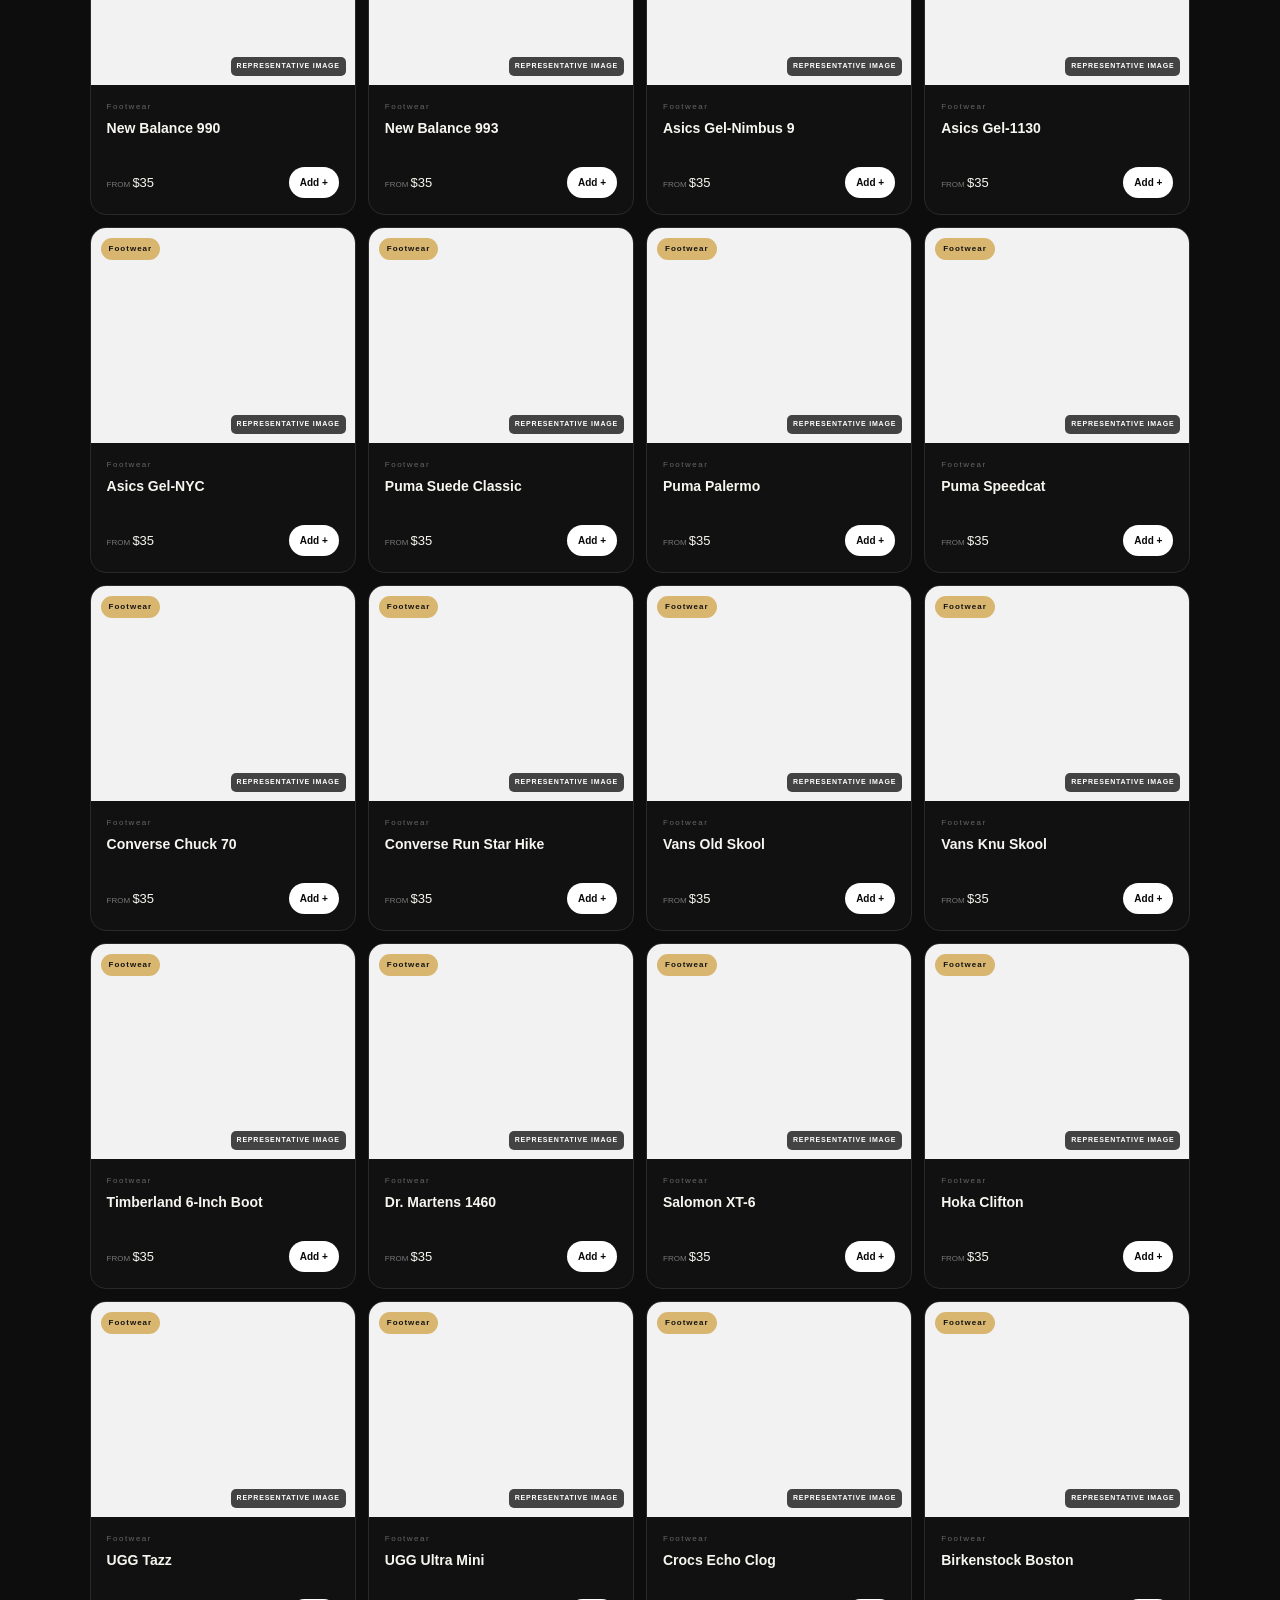
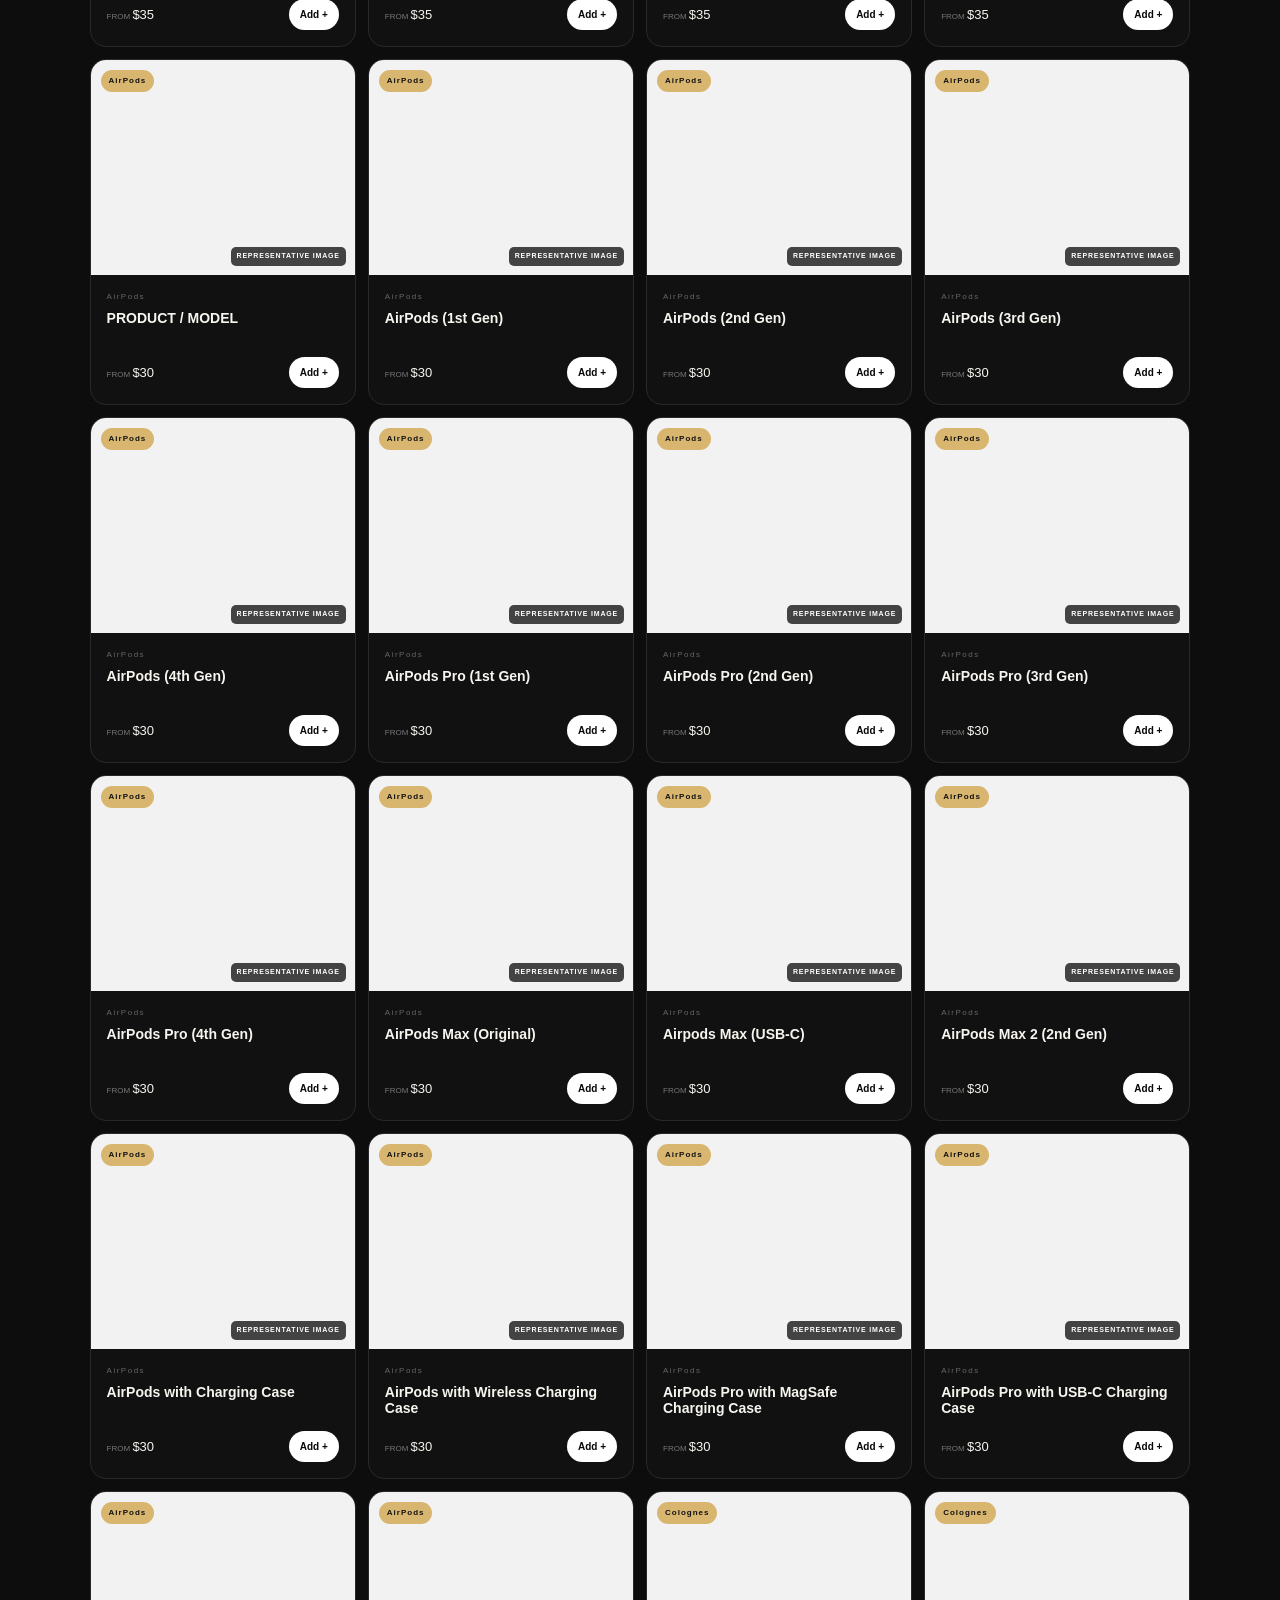
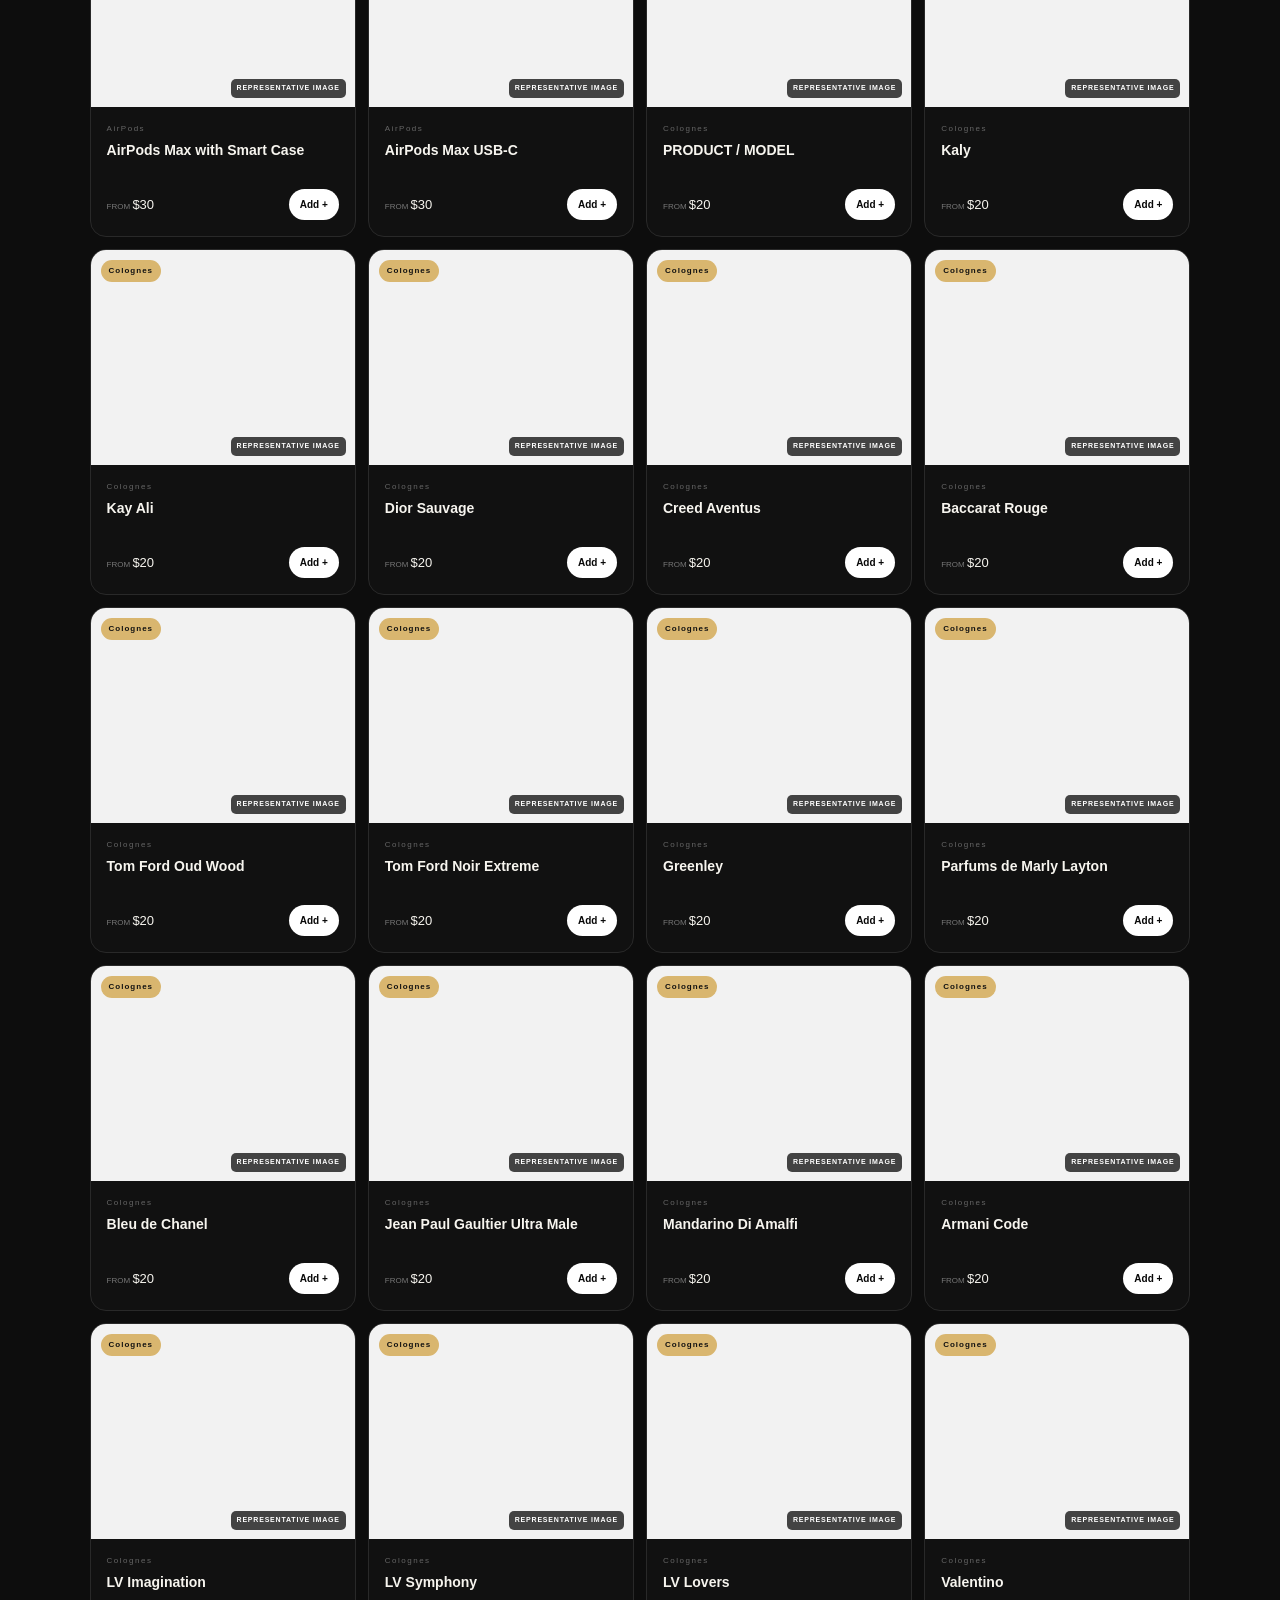
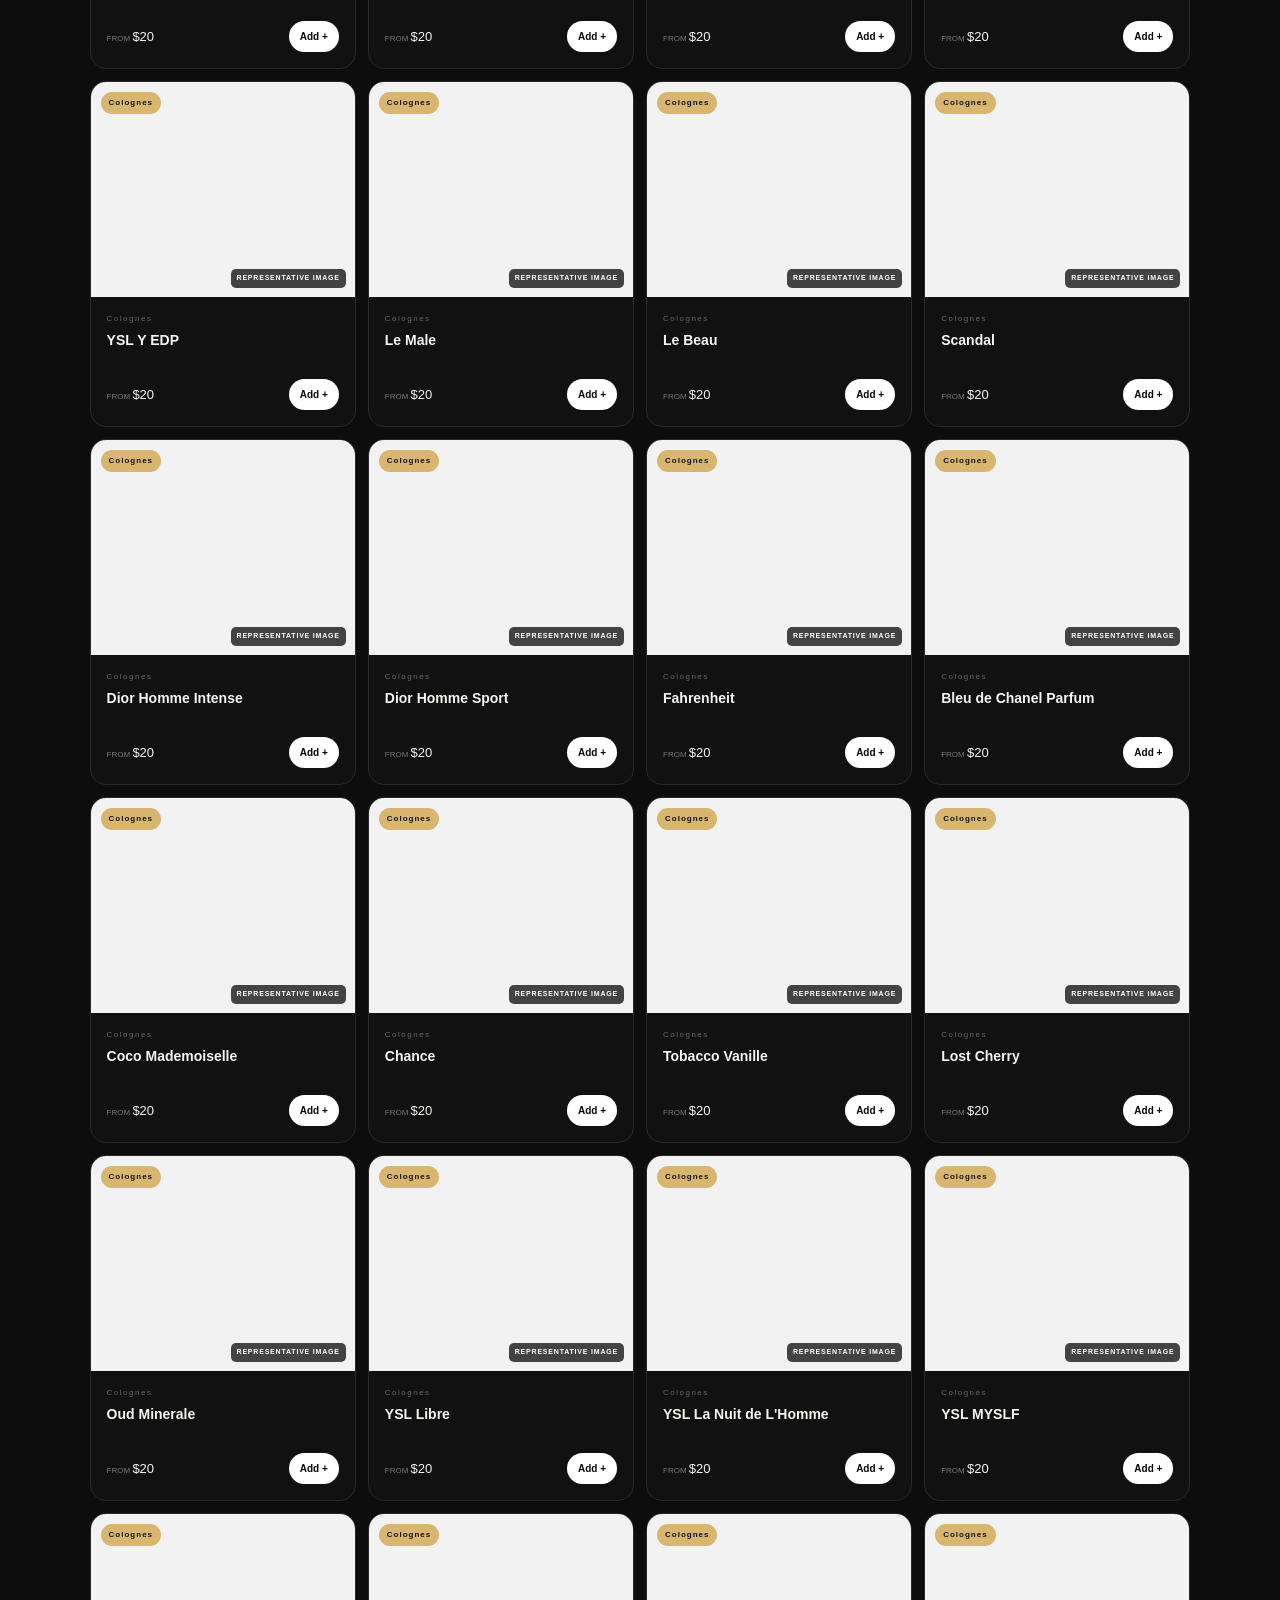
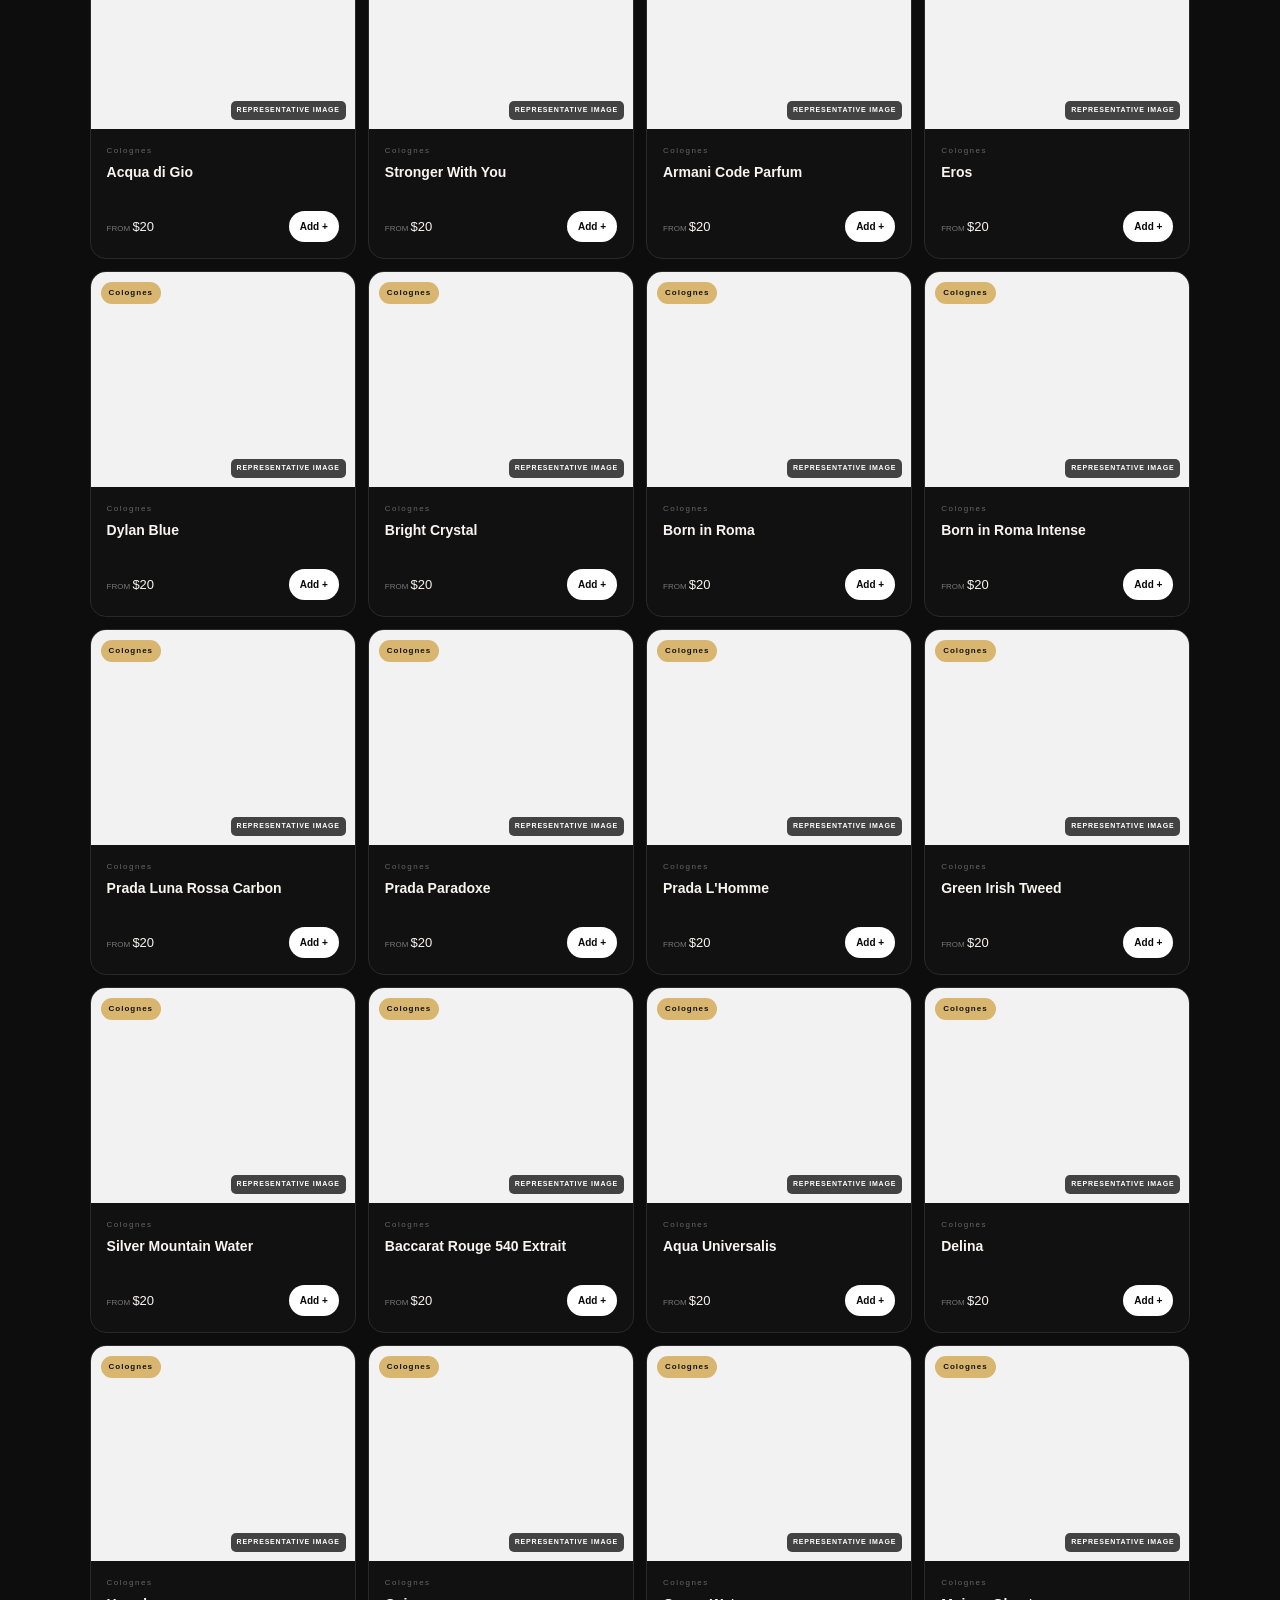
==== commit 613cdeea: "Add files via upload" ====
--- a/index.html
+++ b/index.html
@@ -4,9 +4,24 @@
 <meta charset="utf-8">
 <meta name="viewport" content="width=device-width,initial-scale=1,viewport-fit=cover">
 <meta name="theme-color" content="#090909">
-<meta name="description" content="USA Vendor — footwear, clothing, colognes, AirPods and accessories. Shop and order directly on WhatsApp.">
-<title>USA Vendor — Shop the Drop</title>
+<meta name="description" content="USA Vendor supplies footwear, clothing, colognes, AirPods and accessories for shoppers and resellers. Browse the catalog and order directly on WhatsApp.">
+<meta name="robots" content="index,follow,max-image-preview:large">
+<link rel="canonical" href="https://usa-vendor.netlify.app/">
+<meta property="og:type" content="website">
+<meta property="og:site_name" content="USA Vendor">
+<meta property="og:title" content="USA Vendor | Footwear, Clothing, Colognes, AirPods & Accessories">
+<meta property="og:description" content="Browse USA Vendor's catalog and send your order directly on WhatsApp.">
+<meta property="og:url" content="https://usa-vendor.netlify.app/">
+<meta name="twitter:card" content="summary">
+<title>USA Vendor | Footwear, Clothing, Colognes, AirPods & Accessories</title>
 <link rel="stylesheet" href="styles.css">
+<script type="application/ld+json">{
+  "@context":"https://schema.org",
+  "@type":"Organization",
+  "name":"USA Vendor",
+  "url":"https://usa-vendor.netlify.app/",
+  "contactPoint":{"@type":"ContactPoint","contactType":"customer service","telephone":"+1-812-766-9345","url":"https://wa.me/18127669345"}
+}</script>
 </head>
 <body>
 <div class="announce">USA VENDOR <span>•</span> QUALITY PRODUCTS <span>•</span> DIRECT WHATSAPP ORDERS</div>
@@ -39,11 +54,11 @@
 <section class="section" id="categories">
   <div class="section-intro"><p class="eyebrow">BROWSE THE RANGE</p><h2>Choose your lane.</h2><p>Jump straight into a category.</p></div>
   <div class="cat-grid">
-    <button data-cat="Footwear"><small>01</small><strong>Footwear</strong><span>Jordans · Nike · Adidas · New Balance</span></button>
-    <button data-cat="Clothing"><small>02</small><strong>Clothing</strong><span>Streetwear · essentials · outerwear</span></button>
-    <button data-cat="Colognes"><small>03</small><strong>Colognes</strong><span>Designer · niche · fragrance</span></button>
-    <button data-cat="AirPods"><small>04</small><strong>AirPods</strong><span>Pods · Pro · Max · audio</span></button>
-    <button data-cat="Accessories"><small>05</small><strong>Accessories</strong><span>Watches · bags · shades · jewelry</span></button>
+    <a href="footwear/" data-cat="Footwear"><small>01</small><strong>Footwear</strong><span>Jordans · Nike · Adidas · New Balance</span></a>
+    <a href="clothing/" data-cat="Clothing"><small>02</small><strong>Clothing</strong><span>Streetwear · essentials · outerwear</span></a>
+    <a href="colognes/" data-cat="Colognes"><small>03</small><strong>Colognes</strong><span>Designer · niche · fragrance</span></a>
+    <a href="airpods/" data-cat="AirPods"><small>04</small><strong>AirPods</strong><span>Pods · Pro · Max · audio</span></a>
+    <a href="accessories/" data-cat="Accessories"><small>05</small><strong>Accessories</strong><span>Watches · bags · shades · jewelry</span></a>
   </div>
 </section>
 
@@ -75,6 +90,12 @@
 <section class="cta">
   <p class="eyebrow">READY WHEN YOU ARE</p><h2>Your next order<br>starts here.</h2><a class="btn gold" href="#shop">Start shopping</a>
 </section>
+
+<section class="section seo-links" aria-labelledby="browse-pages">
+  <p class="eyebrow">EXPLORE USA VENDOR</p><h2 id="browse-pages">Browse by category.</h2>
+  <p>Explore the main USA Vendor collections, how ordering works, and how to contact us.</p>
+  <p><a href="footwear/">Footwear</a> · <a href="clothing/">Clothing</a> · <a href="colognes/">Colognes</a> · <a href="airpods/">AirPods</a> · <a href="accessories/">Accessories</a> · <a href="how-it-works/">How It Works</a> · <a href="contact/">Contact</a></p>
+</section>
 </main>
 
 <footer><div><a class="brand" href="#top"><span>USA</span> VENDOR</a><p>Quality products. Direct ordering.</p></div><a href="https://wa.me/18127669345" target="_blank">WhatsApp USA Vendor ↗</a></footer>
--- a/styles.css
+++ b/styles.css
@@ -5,9 +5,14 @@
 .hero-art{height:500px;position:relative;overflow:hidden;border:1px solid #303030;border-radius:30px;background:radial-gradient(circle at 58% 35%,#3b3324,#16140f 31%,#0d0d0d 65%)}.ring{position:absolute;border:1px solid #645332;border-radius:50%;left:50%;top:45%;transform:translate(-50%,-50%)}.r1{width:380px;height:380px}.r2{width:510px;height:510px;opacity:.45}.stamp{position:absolute;left:30px;top:30px;width:92px;height:92px;border:1px solid var(--gold);border-radius:50%;display:grid;place-items:center;text-align:center;color:var(--gold);font-size:11px;line-height:1.05}.stamp strong{font-size:9px}.hero-word{position:absolute;left:35px;bottom:32px;font-size:70px;font-weight:900;line-height:.8;letter-spacing:-5px}.hero-word em{font-style:normal;color:var(--gold)}.hero-note{position:absolute;right:28px;bottom:30px;color:#777;text-align:right;font-size:10px;letter-spacing:2px}
 .marquee{border-block:1px solid var(--line);padding:18px 5%;display:flex;justify-content:space-around;color:#777;font-size:10px;letter-spacing:2px;font-weight:800}.marquee b{color:var(--gold)}
 .section{padding:100px 7%}.section-intro p:last-child{color:#777;font-size:13px}.section h2,.feature h2,.cta h2{font-size:clamp(38px,5vw,65px);line-height:.92;letter-spacing:-4px;margin:0}.cat-grid{display:grid;grid-template-columns:repeat(5,1fr);gap:10px;margin-top:40px}.cat-grid button{min-height:205px;background:var(--panel);color:#fff;border:1px solid var(--line);border-radius:18px;text-align:left;padding:20px;cursor:pointer;transition:.25s}.cat-grid button:hover{transform:translateY(-5px);border-color:#555}.cat-grid small{color:var(--gold)}.cat-grid strong{display:block;margin-top:68px;font-size:22px}.cat-grid span{display:block;color:#666;font-size:10px;margin-top:7px}
-.shop{background:#0d0d0d}.shop-head{display:flex;justify-content:space-between;align-items:end;gap:20px}.tools{display:flex;gap:7px}.tools input,.tools select{background:#151515;border:1px solid #333;color:#ddd;border-radius:10px;padding:12px;outline:0}.filters{display:flex;gap:7px;flex-wrap:wrap;margin:30px 0 22px}.filters button{background:transparent;color:#999;border:1px solid #333;border-radius:99px;padding:8px 13px;cursor:pointer;font-size:11px}.filters .active,.filters button:hover{background:#fff;color:#080808;border-color:#fff}.grid{display:grid;grid-template-columns:repeat(4,1fr);gap:12px}.product{background:var(--panel);border:1px solid var(--line);border-radius:16px;overflow:hidden;transition:.2s}.product:hover{transform:translateY(-3px);border-color:#444}.visual{height:215px;background:radial-gradient(circle at 50% 35%,#2b2b2b,#101010 65%);display:grid;place-items:center;position:relative;color:#505050;font-size:34px;font-weight:900}.visual:after{content:"";position:absolute;width:100px;height:100px;border:1px solid #3a3a3a;border-radius:50%}.tag{position:absolute;z-index:2;left:10px;top:10px;background:var(--gold);color:#111;border-radius:99px;padding:5px 8px;font-size:8px;letter-spacing:1px;font-weight:800}.initial{position:relative;z-index:1}.product-body{padding:16px}.product-cat{font-size:8px;color:#666;letter-spacing:1.5px}.product h3{font-size:14px;line-height:1.15;min-height:34px;margin:7px 0 13px}.product-foot{display:flex;align-items:center;justify-content:space-between;gap:8px}.price{font-size:13px}.price small{color:#777;font-size:8px}.add{border:0;background:#fff;color:#080808;border-radius:99px;padding:8px 11px;font-size:10px;font-weight:800;cursor:pointer}
+.shop{background:#0d0d0d}.shop-head{display:flex;justify-content:space-between;align-items:end;gap:20px}.tools{display:flex;gap:7px}.tools input,.tools select{background:#151515;border:1px solid #333;color:#ddd;border-radius:10px;padding:12px;outline:0}.filters{display:flex;gap:7px;flex-wrap:wrap;margin:30px 0 22px}.filters button{background:transparent;color:#999;border:1px solid #333;border-radius:99px;padding:8px 13px;cursor:pointer;font-size:11px}.filters .active,.filters button:hover{background:#fff;color:#080808;border-color:#fff}.grid{display:grid;grid-template-columns:repeat(4,1fr);gap:12px}.product{background:var(--panel);border:1px solid var(--line);border-radius:16px;overflow:hidden;transition:.2s}.product:hover{transform:translateY(-3px);border-color:#444}.visual{height:215px;background:radial-gradient(circle at 50% 35%,#2b2b2b,#101010 65%);display:grid;place-items:center;position:relative;color:#505050;font-size:34px;font-weight:900;overflow:hidden}.visual.has-photo{background:#f2f2f2}.visual.has-photo img{width:100%;height:100%;object-fit:cover;display:block;transition:transform .35s ease}.product:hover .visual.has-photo img{transform:scale(1.04)}.visual:after{content:"";position:absolute;width:100px;height:100px;border:1px solid #3a3a3a;border-radius:50%;pointer-events:none}.visual.has-photo:after{display:none}.photo-note{position:absolute;right:9px;bottom:9px;z-index:3;background:rgba(0,0,0,.72);color:#fff;border-radius:5px;padding:4px 6px;font-size:7px;letter-spacing:.8px}.fallback{display:none;position:absolute}.tag{position:absolute;z-index:2;left:10px;top:10px;background:var(--gold);color:#111;border-radius:99px;padding:5px 8px;font-size:8px;letter-spacing:1px;font-weight:800}.initial{position:relative;z-index:1}.product-body{padding:16px}.product-cat{font-size:8px;color:#666;letter-spacing:1.5px}.product h3{font-size:14px;line-height:1.15;min-height:34px;margin:7px 0 13px}.product-foot{display:flex;align-items:center;justify-content:space-between;gap:8px}.price{font-size:13px}.price small{color:#777;font-size:8px}.add{border:0;background:#fff;color:#080808;border-radius:99px;padding:8px 11px;font-size:10px;font-weight:800;cursor:pointer}
 .feature{padding:110px 8%;display:grid;grid-template-columns:1fr 1fr;gap:10vw;background:var(--gold);color:#080808}.feature .eyebrow{color:#5f4821}.feature h2 em{font-style:normal}.feature-copy{max-width:520px;align-self:end}.feature-copy p{font-size:18px;line-height:1.45;margin-bottom:28px}.how{background:var(--cream);color:#080808}.how .eyebrow{color:#80612b}.steps{display:grid;grid-template-columns:repeat(3,1fr);gap:12px;margin-top:50px}.steps article{border-top:1px solid #aaa;padding-top:18px}.steps b{color:#80612b;font-size:11px}.steps h3{margin-top:55px;font-size:22px}.steps p{color:#666;font-size:13px}.cta{text-align:center;padding:110px 7%;background:#101010}.cta h2{margin-bottom:30px}.cta .eyebrow{margin-bottom:15px}
 footer{padding:55px 7%;display:flex;justify-content:space-between;align-items:center;border-top:1px solid var(--line)}footer p{color:#666;font-size:11px;margin:7px 0 0}footer>a{border-bottom:1px solid var(--gold);font-size:12px}
 .overlay{position:fixed;inset:0;background:#000b;z-index:29;opacity:0;pointer-events:none;transition:.25s}.overlay.open{opacity:1;pointer-events:auto}.cart{position:fixed;z-index:30;right:0;top:0;width:min(440px,100%);height:100vh;background:#111;transform:translateX(100%);transition:.3s;display:flex;flex-direction:column;border-left:1px solid #333}.cart.open{transform:none}.cart-head{display:flex;justify-content:space-between;align-items:center;padding:22px;border-bottom:1px solid #2b2b2b}.cart-head h2{margin:0;font-size:30px;letter-spacing:-2px}.cart-head .eyebrow{margin:0 0 4px}.cart-head button{background:none;border:0;color:#fff;font-size:30px;cursor:pointer}.cart-list{flex:1;overflow:auto}.cart-row{padding:16px 22px;border-bottom:1px solid #262626;display:flex;justify-content:space-between;gap:15px}.cart-row h4{margin:0 0 5px;font-size:13px}.cart-row small{color:#666}.qty{display:flex;align-items:center;gap:7px}.qty button{border:1px solid #444;background:#191919;color:#fff;border-radius:50%;width:27px;height:27px;cursor:pointer}.cart-bottom{padding:20px;border-top:1px solid #2b2b2b}.total{display:flex;justify-content:space-between;align-items:center}.total strong{font-size:23px}.cart-bottom p{font-size:10px;color:#666}.full{width:100%}.empty{text-align:center;color:#666;padding:70px 20px}.toast{position:fixed;z-index:50;left:50%;bottom:25px;transform:translate(-50%,20px);opacity:0;background:#fff;color:#080808;padding:11px 17px;border-radius:99px;font-size:11px;font-weight:800;transition:.2s}.toast.show{opacity:1;transform:translate(-50%,0)}
 @media(max-width:950px){nav{display:none}.hero{grid-template-columns:1fr}.hero-art{height:390px}.cat-grid{grid-template-columns:repeat(3,1fr)}.grid{grid-template-columns:repeat(3,1fr)}.shop-head{align-items:flex-start;flex-direction:column}.tools{width:100%}.tools>*{flex:1}.feature{grid-template-columns:1fr}.steps{grid-template-columns:1fr 1fr}}
 @media(max-width:600px){.announce{font-size:8px}.nav{height:68px;padding:0 5%}.hero{padding:65px 6%}.hero h1{font-size:70px;letter-spacing:-5px}.hero-art{height:330px}.hero-word{font-size:53px}.section{padding:72px 6%}.cat-grid{grid-template-columns:repeat(2,1fr)}.cat-grid button{min-height:165px}.cat-grid strong{margin-top:48px}.grid{grid-template-columns:repeat(2,1fr);gap:9px}.visual{height:155px}.product-body{padding:13px}.product h3{font-size:12px}.add{padding:7px 9px}.steps{grid-template-columns:1fr}.feature{padding:80px 7%}.feature-copy p{font-size:15px}.marquee{justify-content:flex-start;gap:18px;overflow:hidden;white-space:nowrap}.tools{flex-direction:column}footer{flex-direction:column;align-items:flex-start;gap:22px}}
+
+
+/* SEO navigation pages — preserves the existing storefront look */
+.cat-grid > a { display:block; text-decoration:none; color:inherit; }
+.seo-links a { color: inherit; text-underline-offset: 3px; }
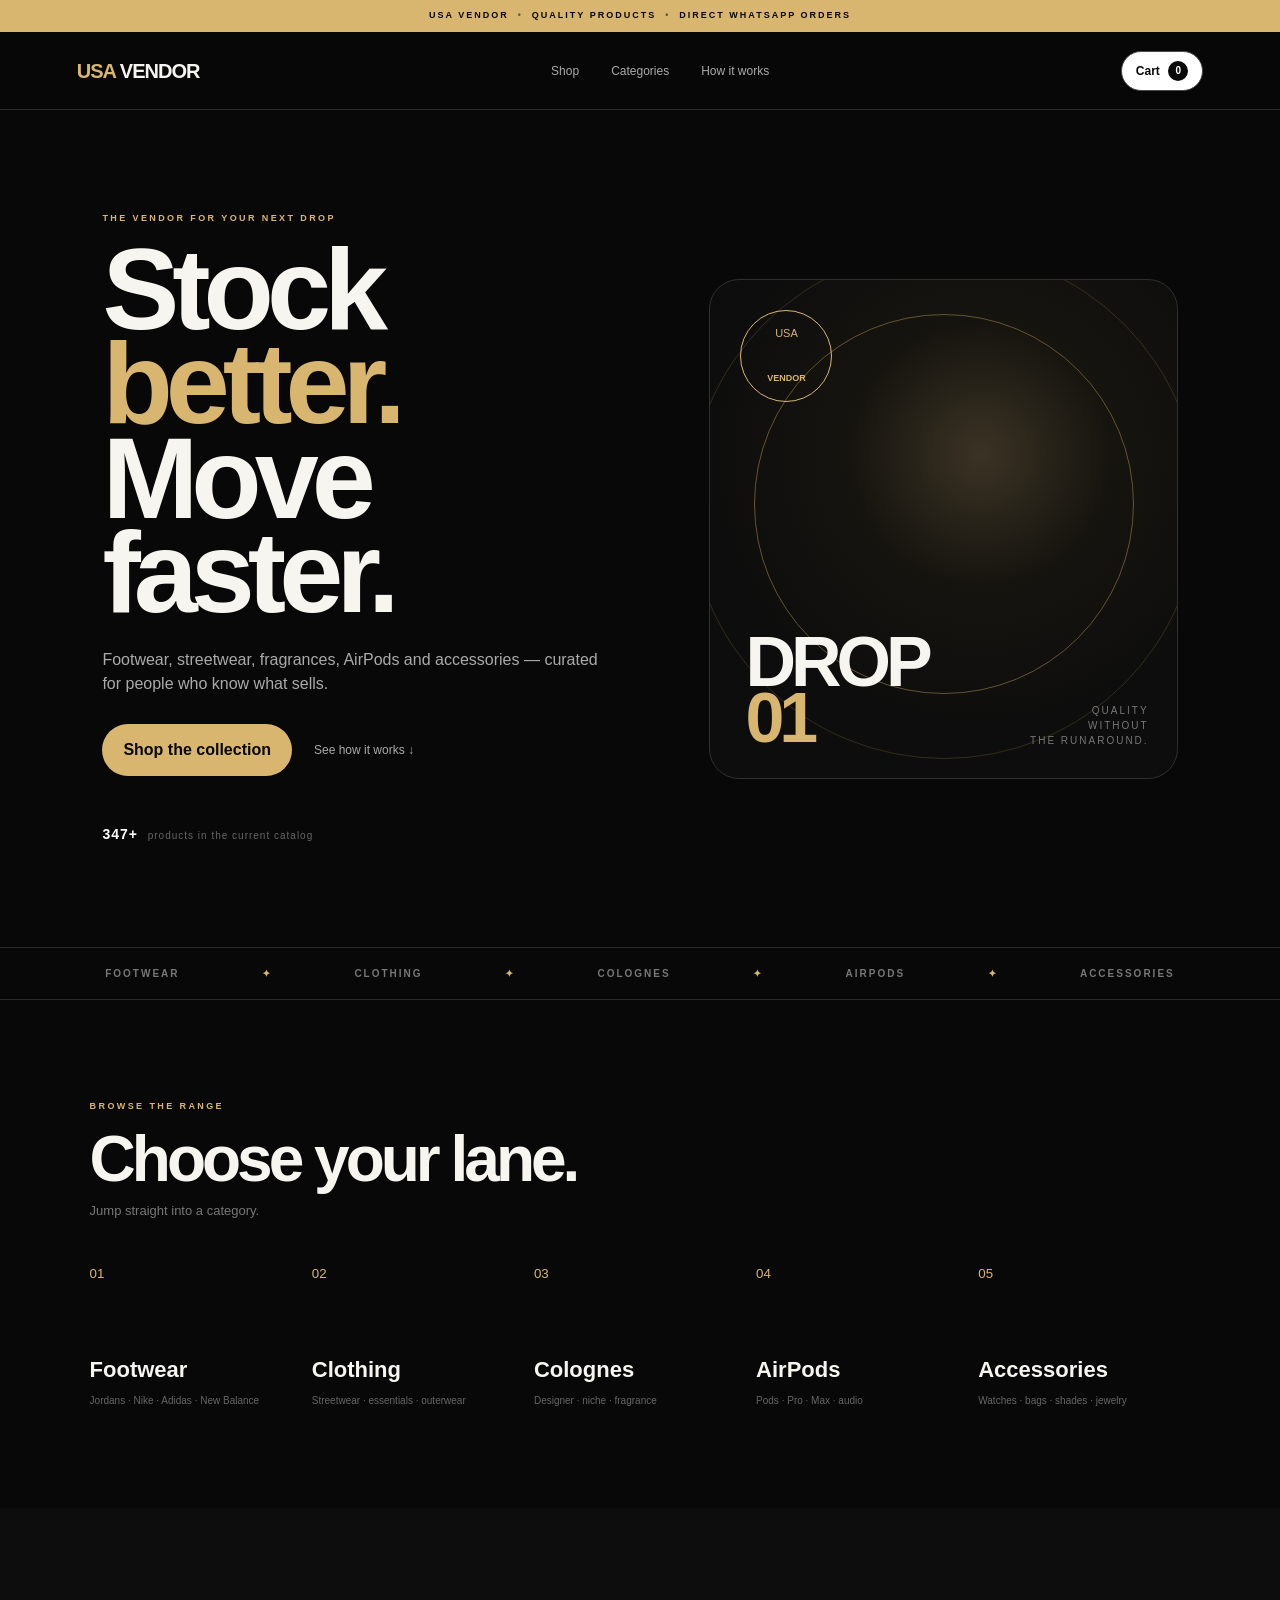
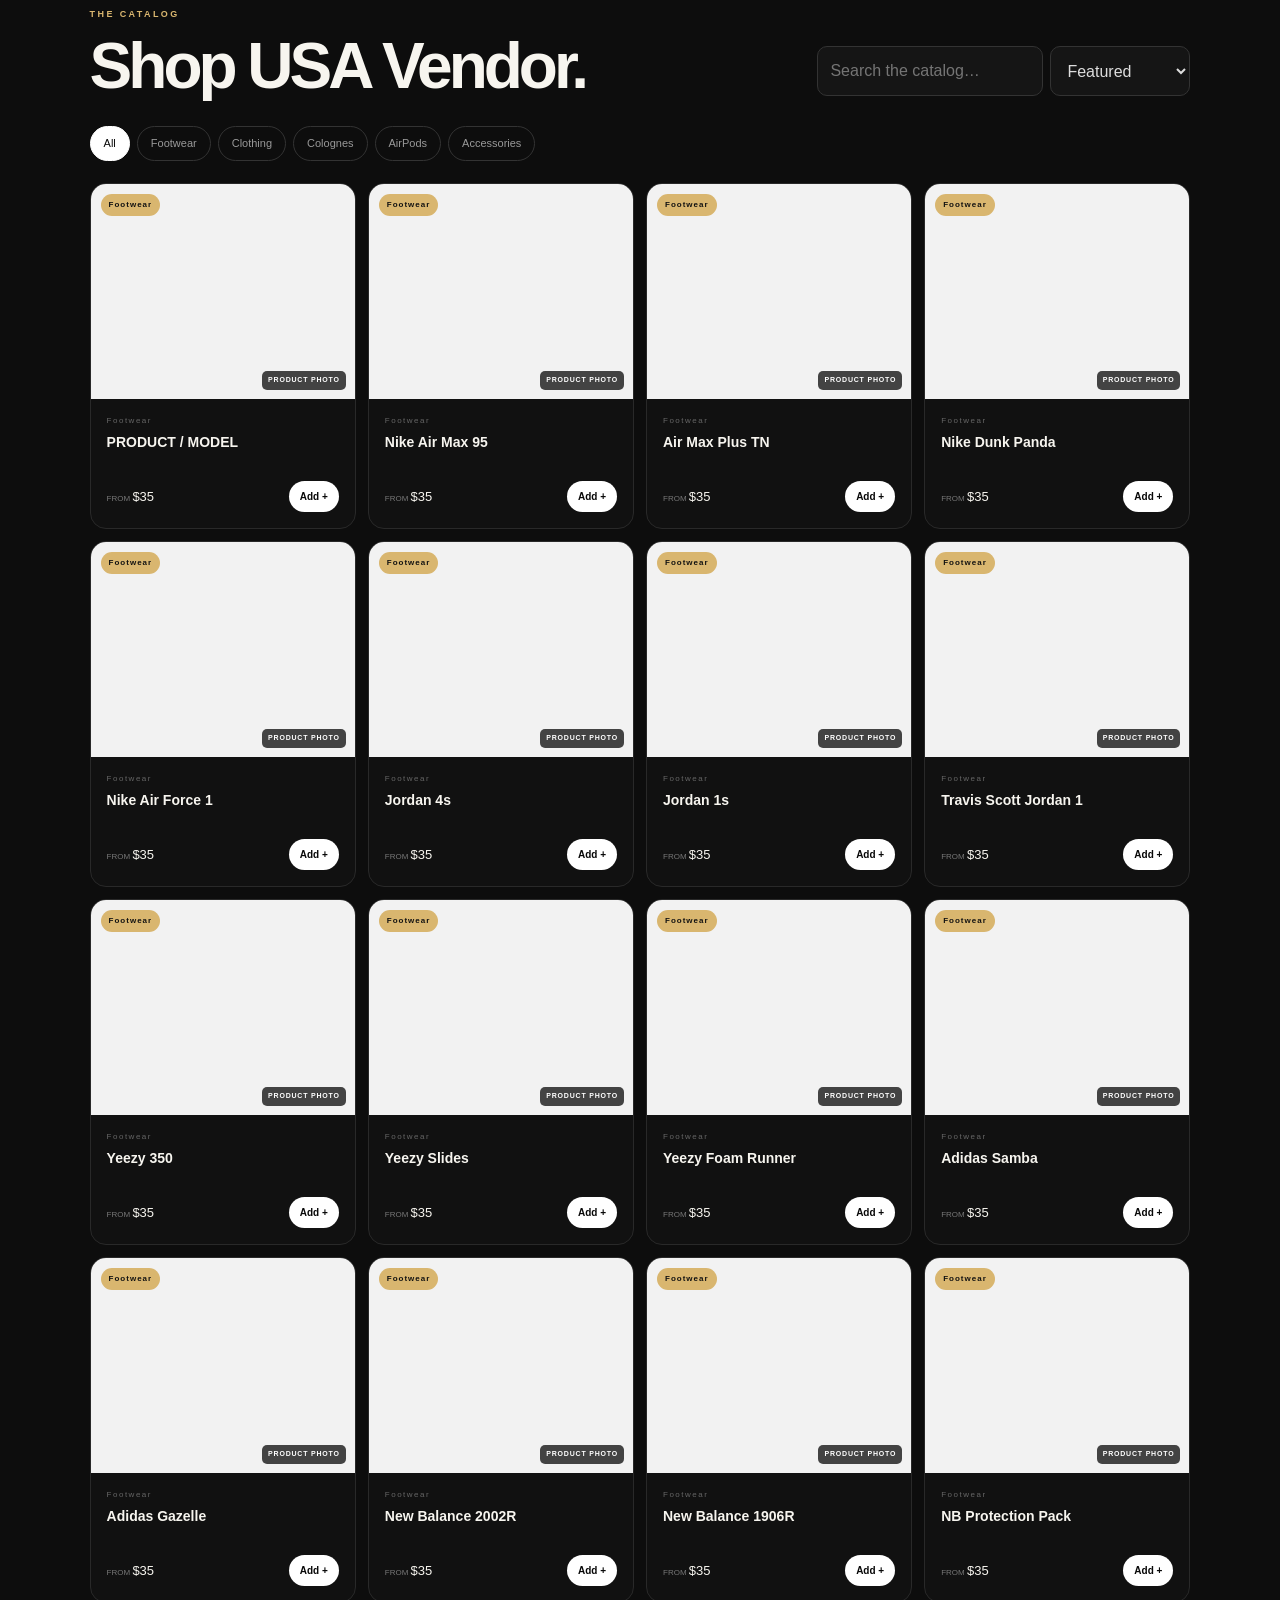
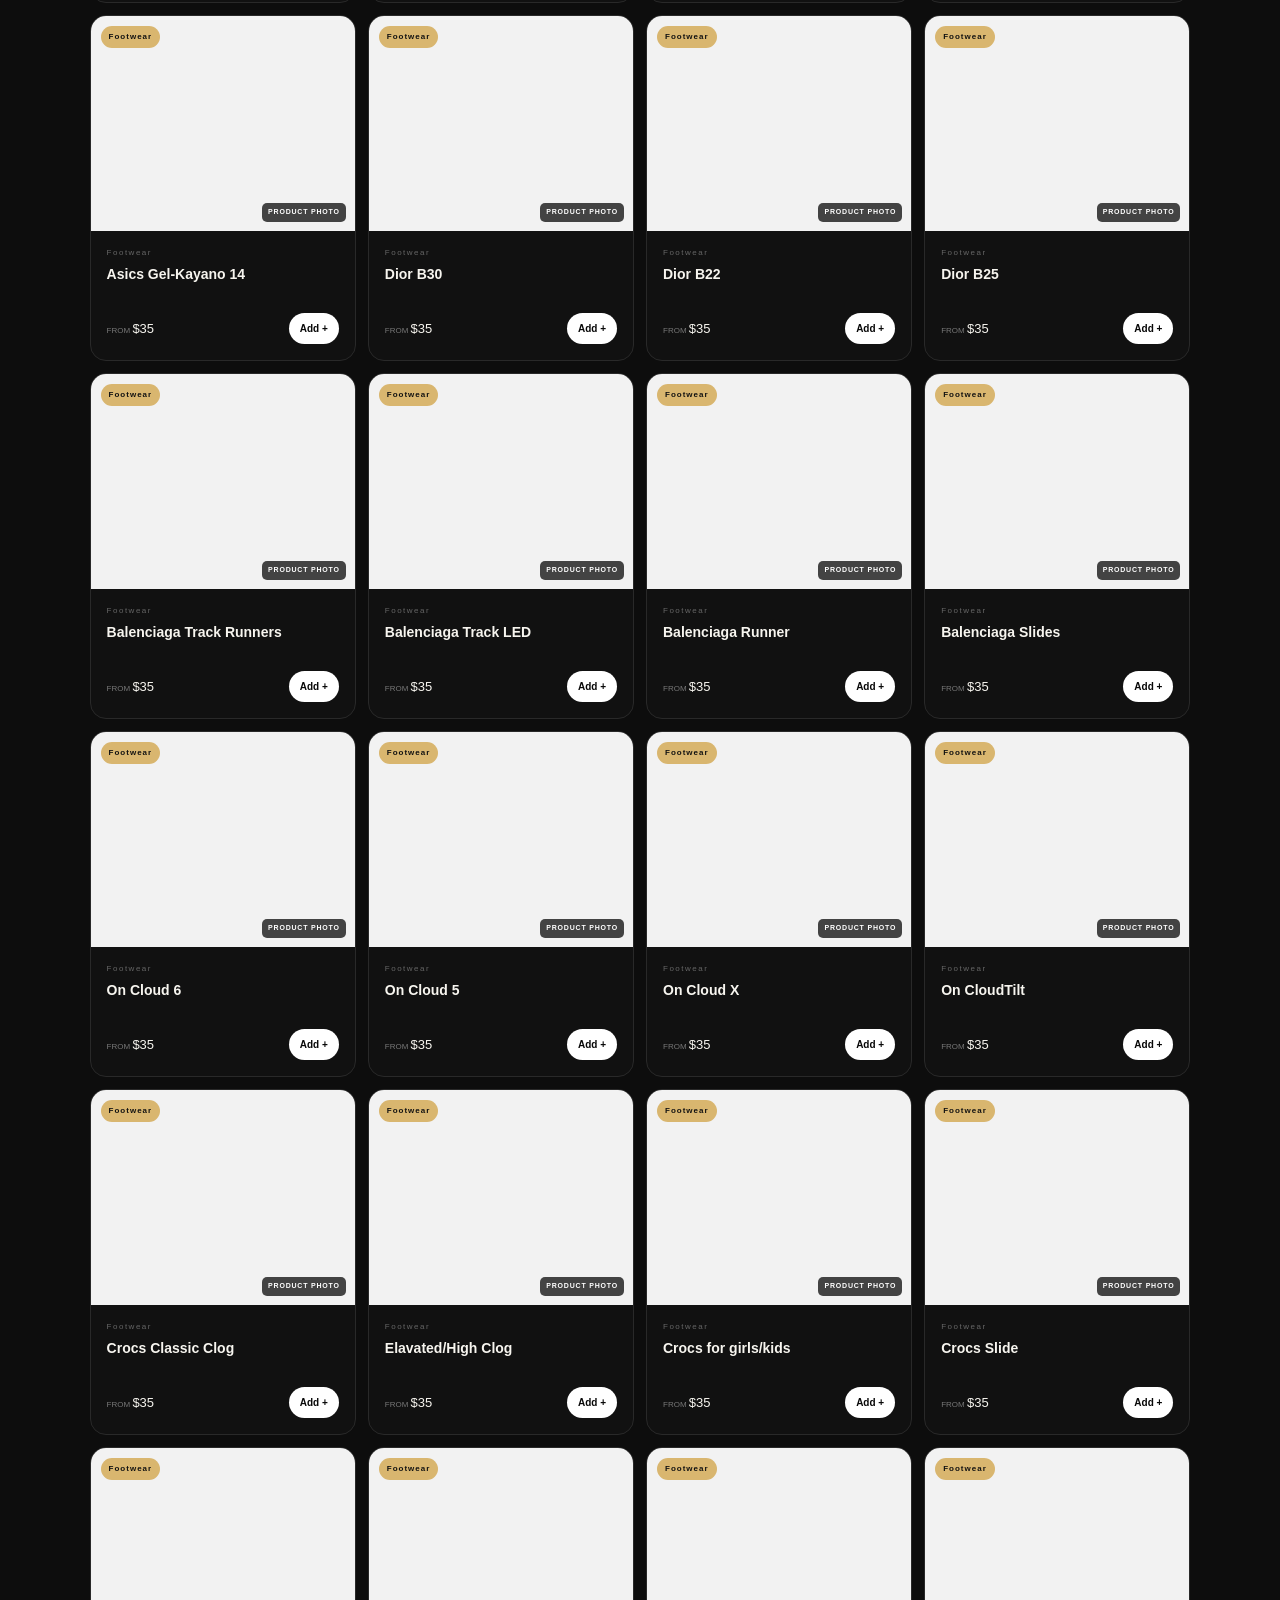
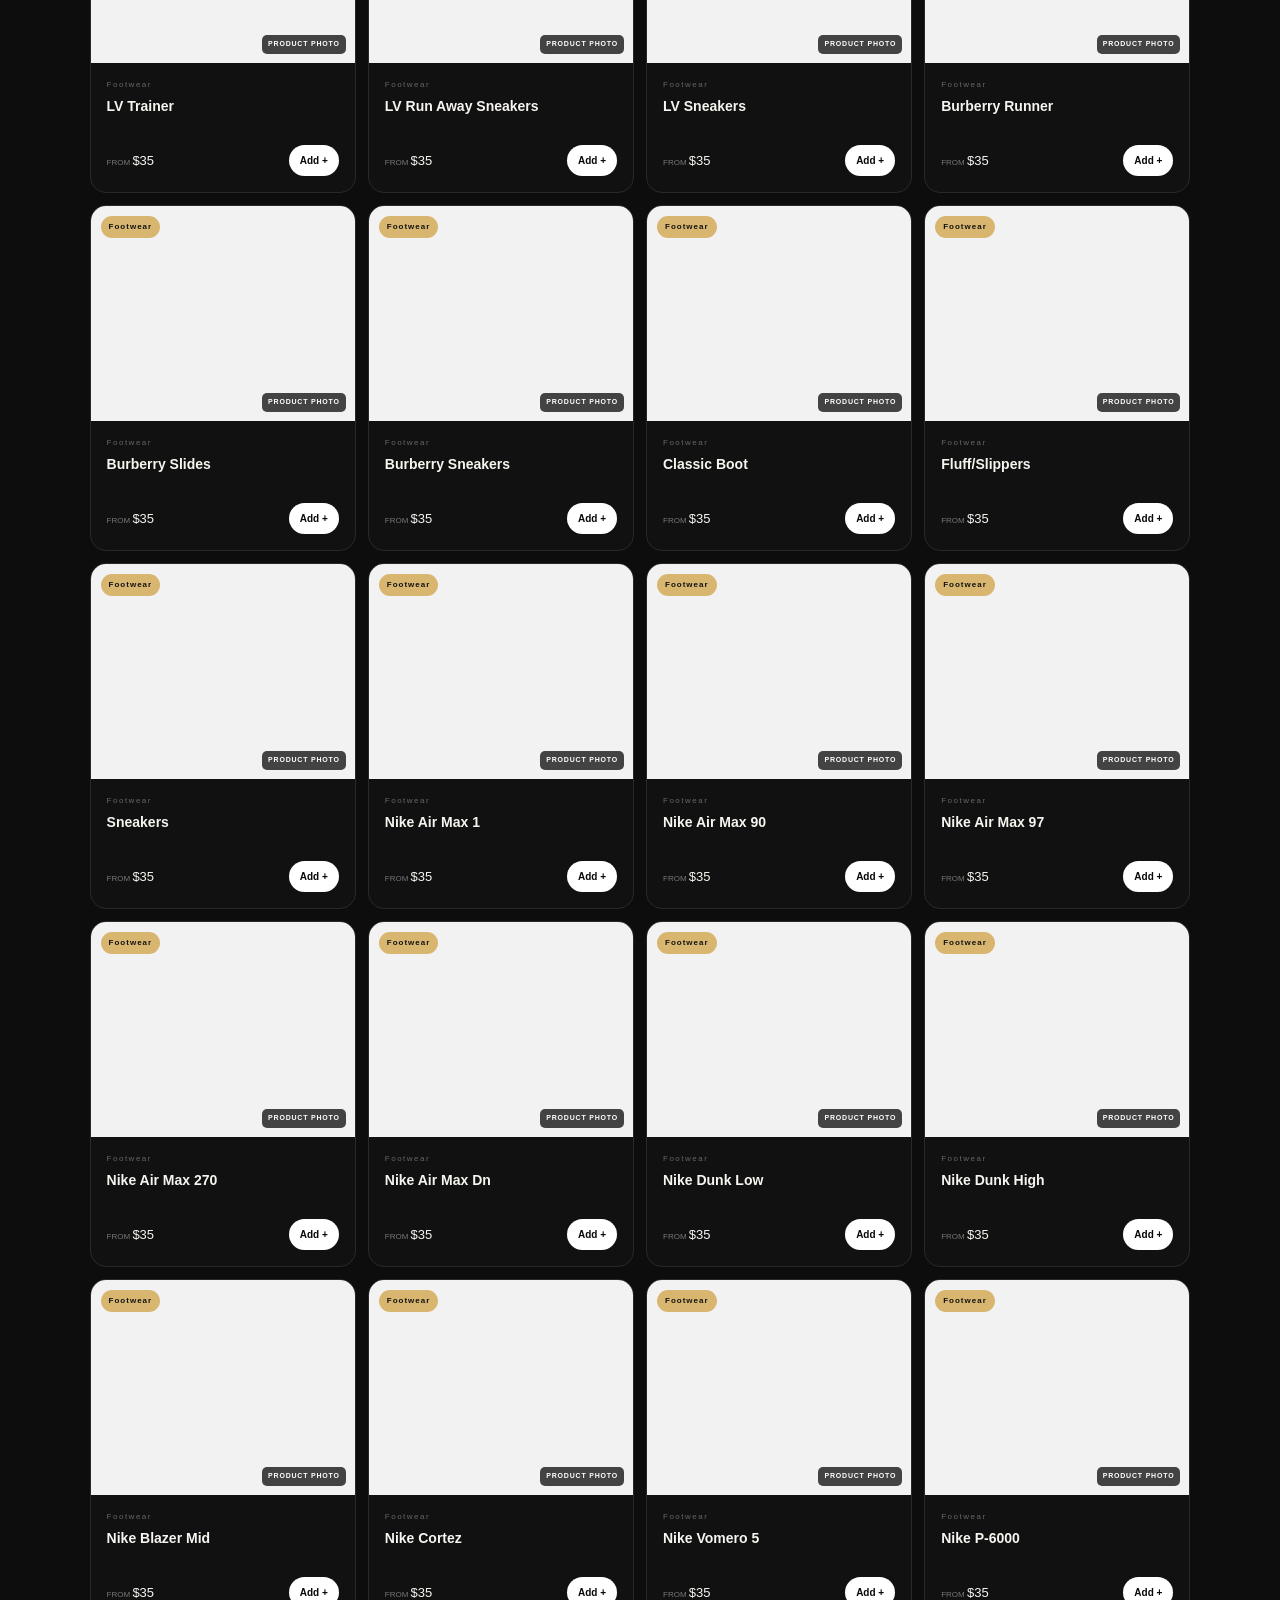
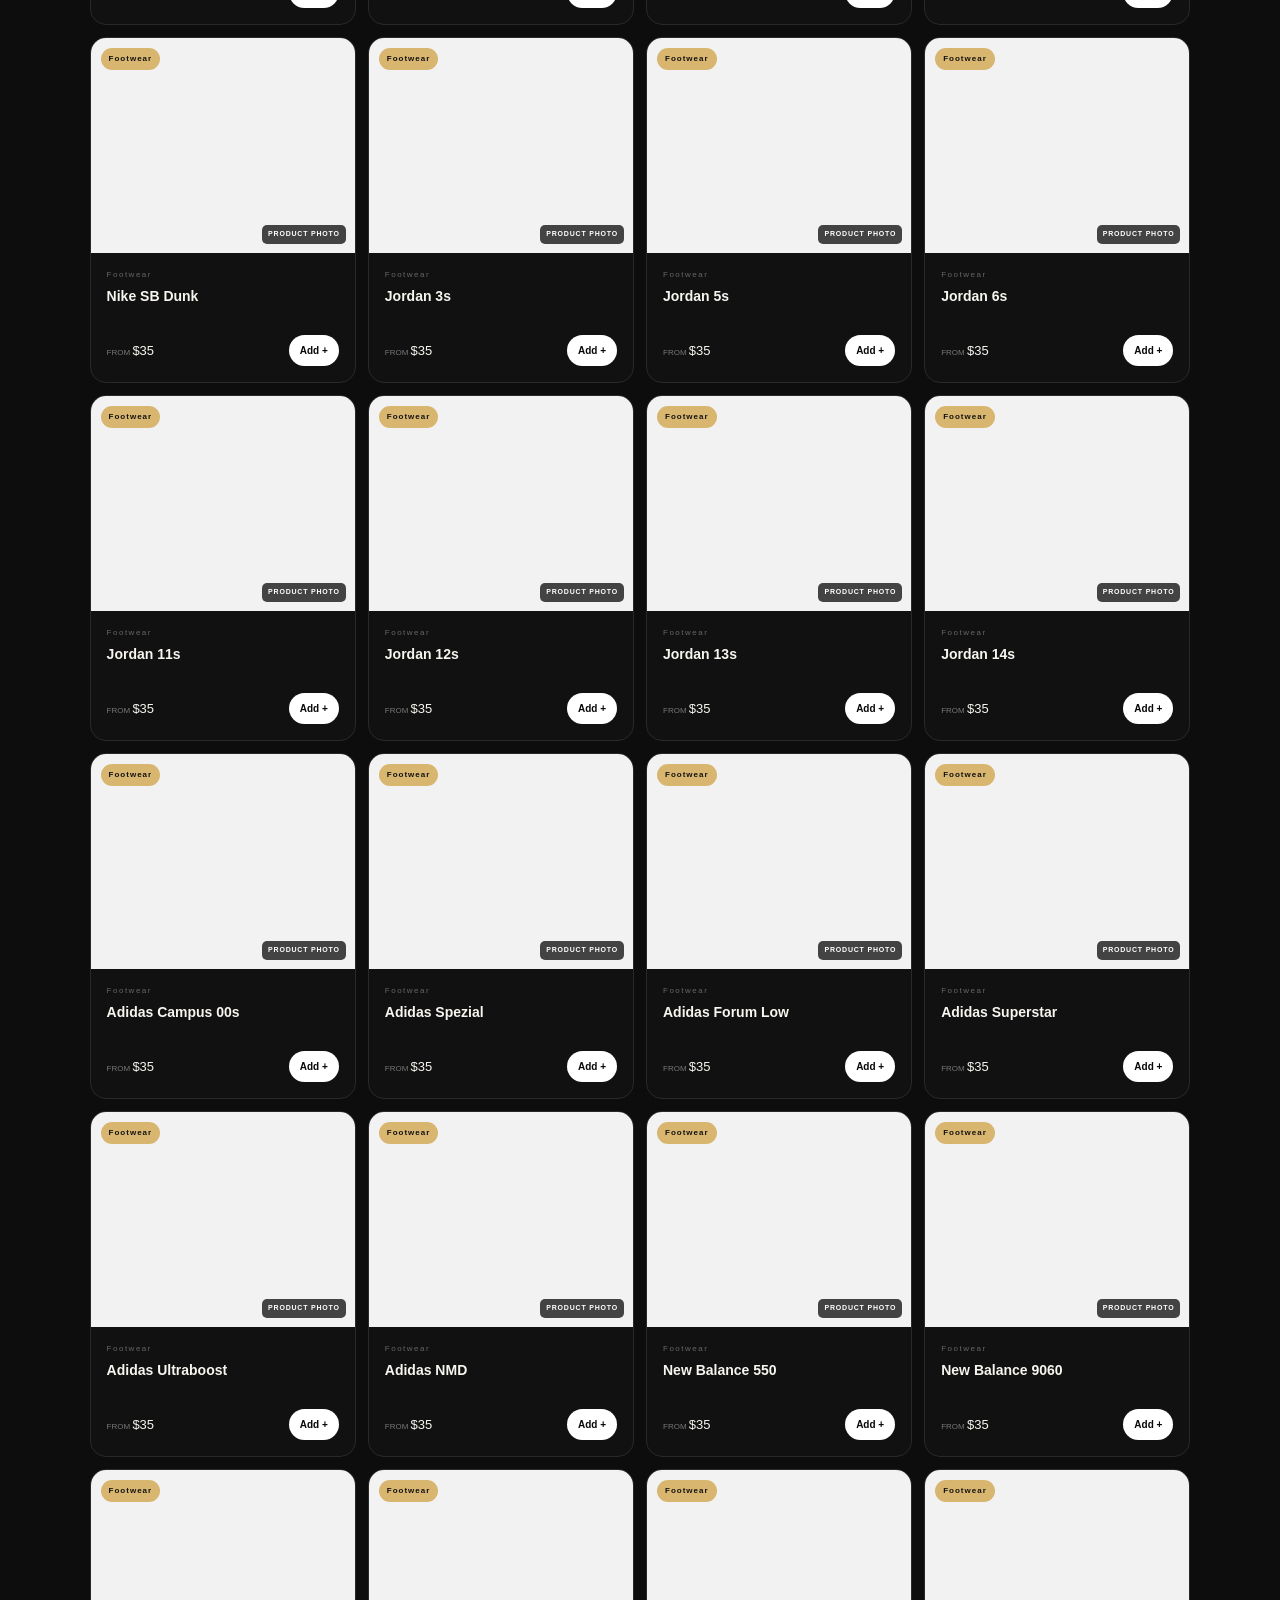
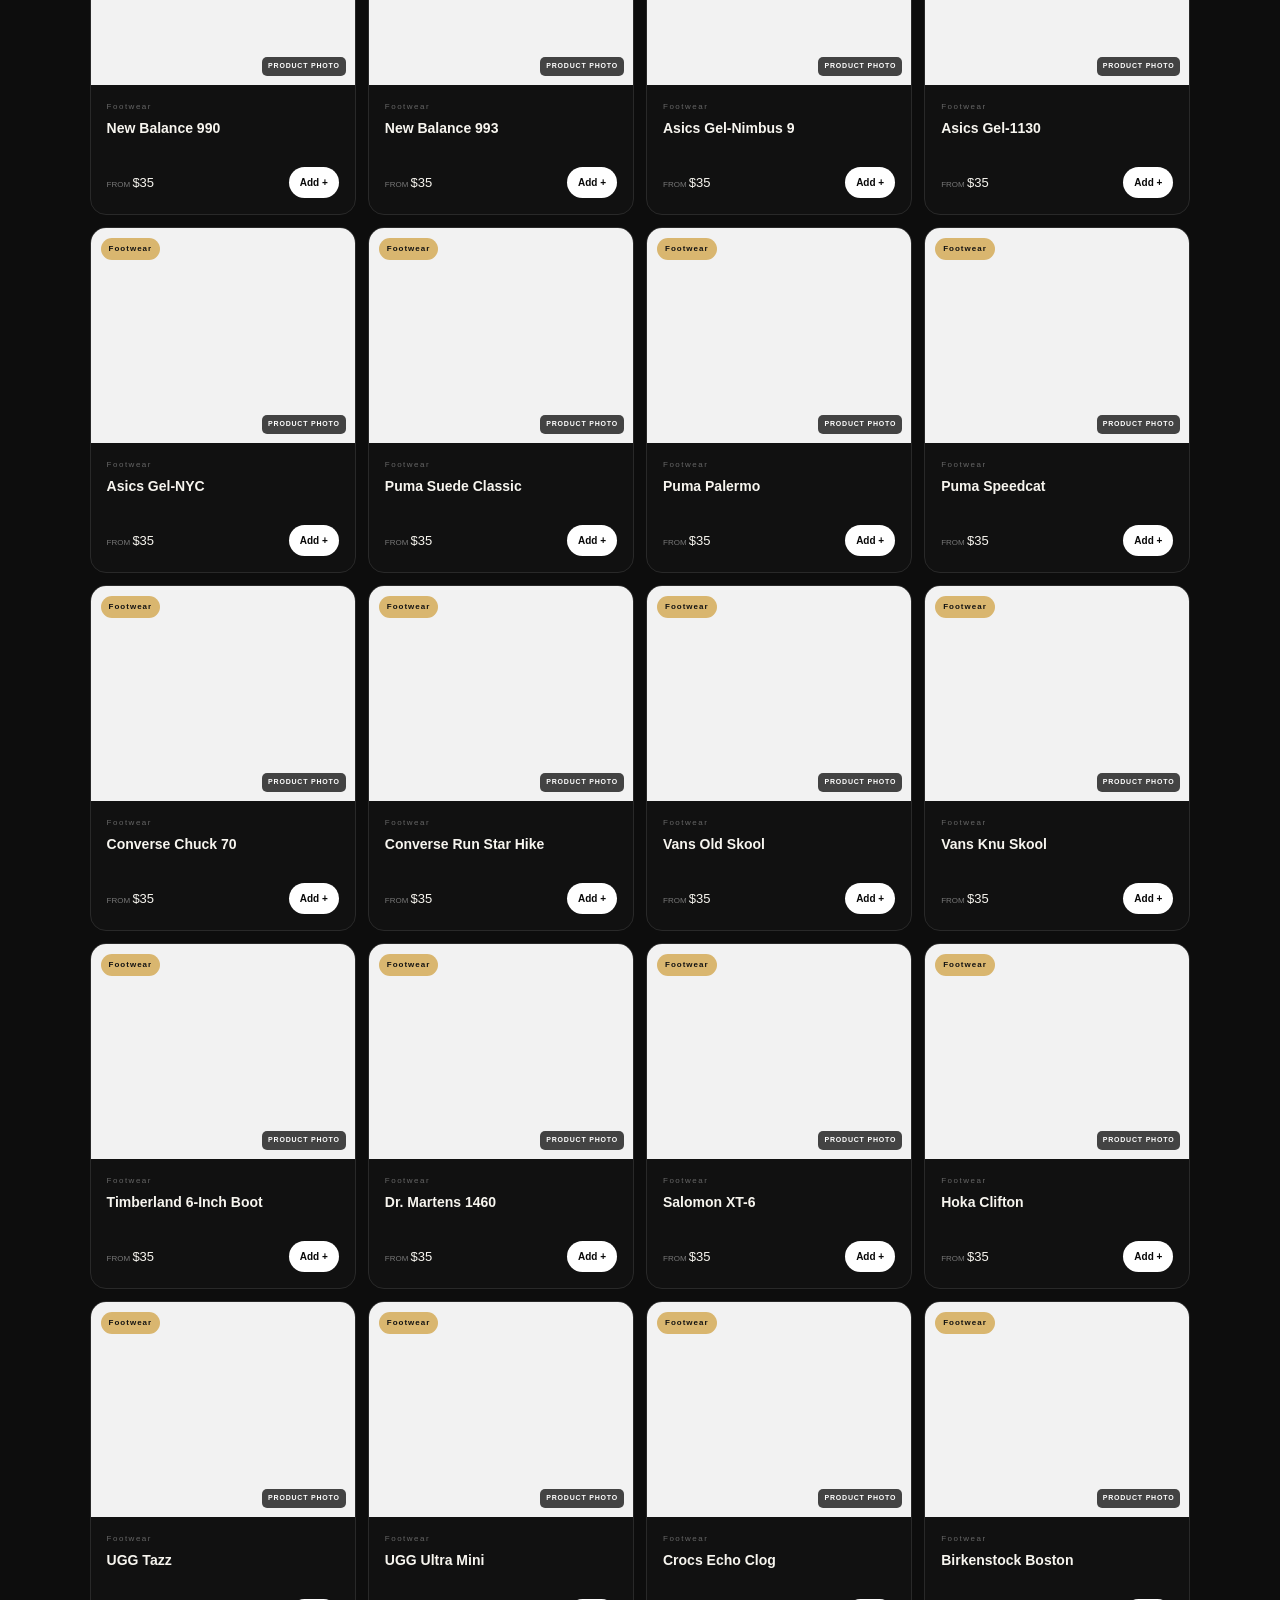
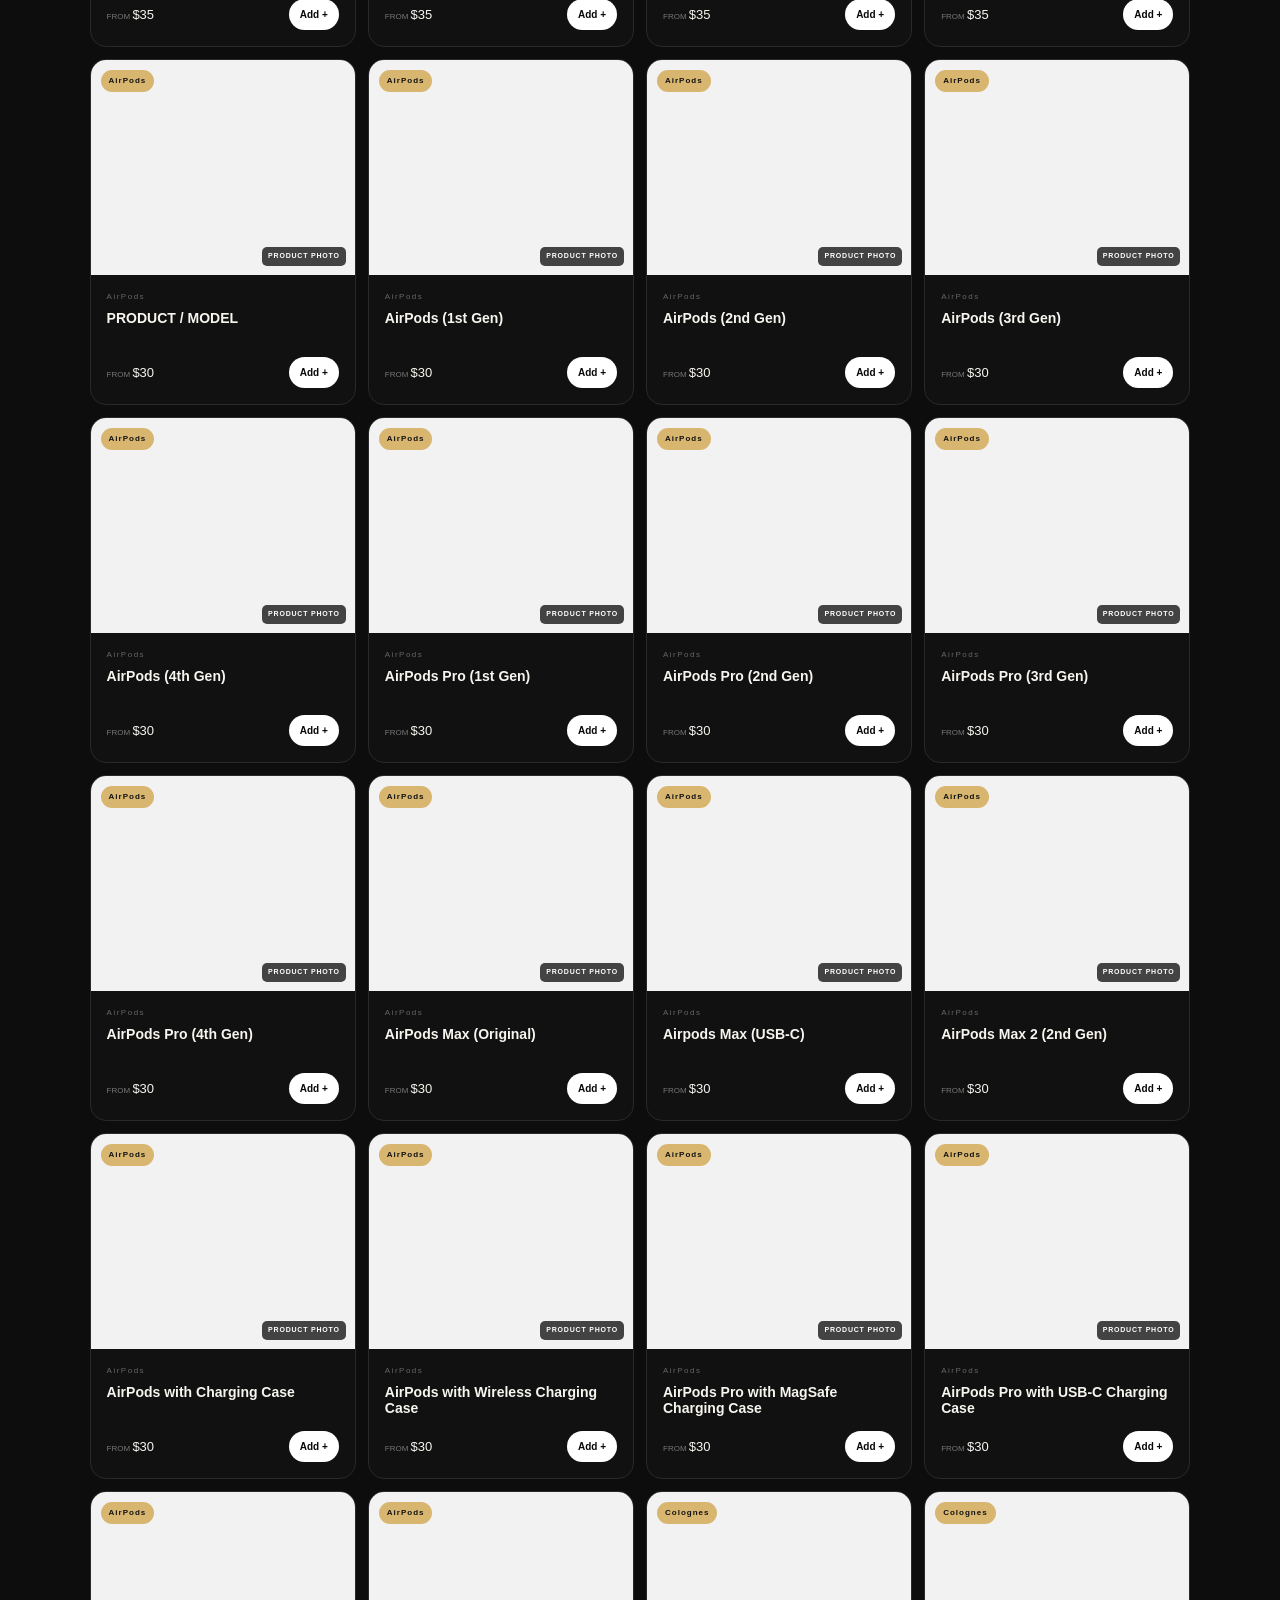
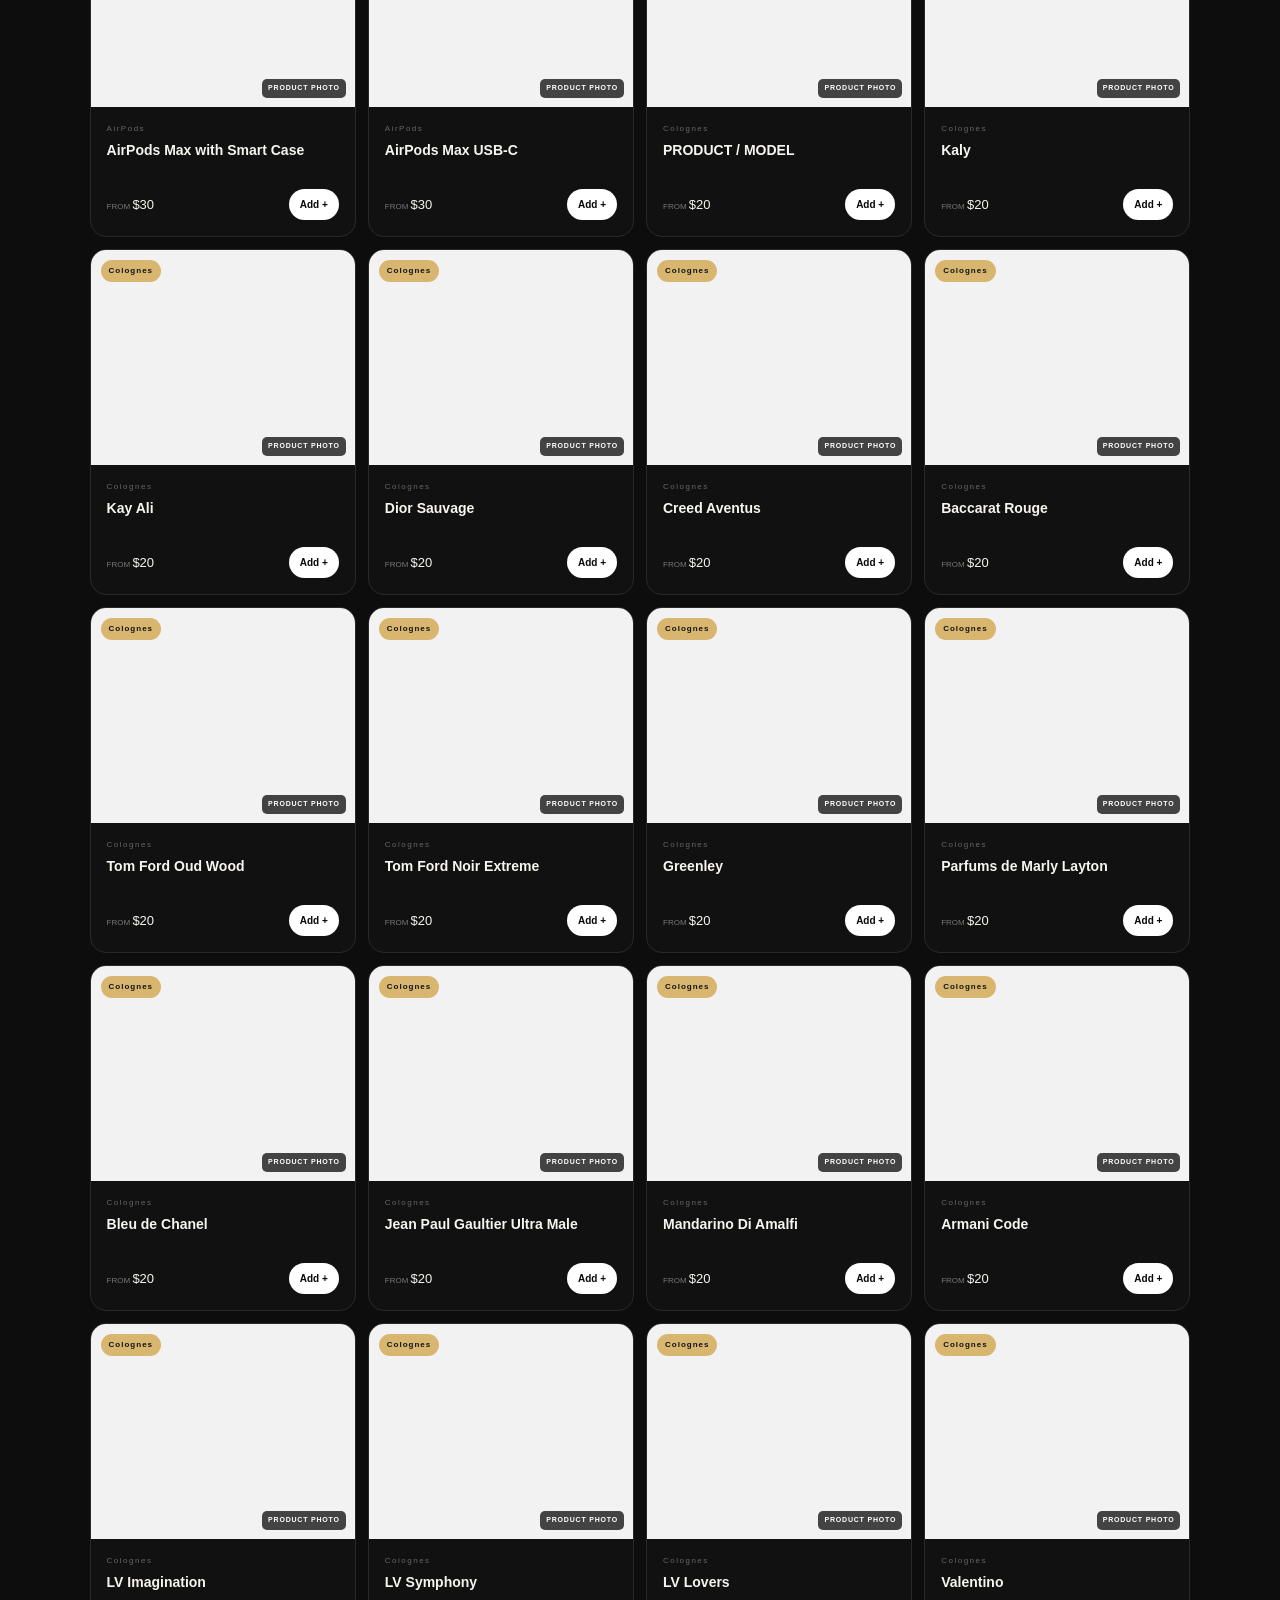
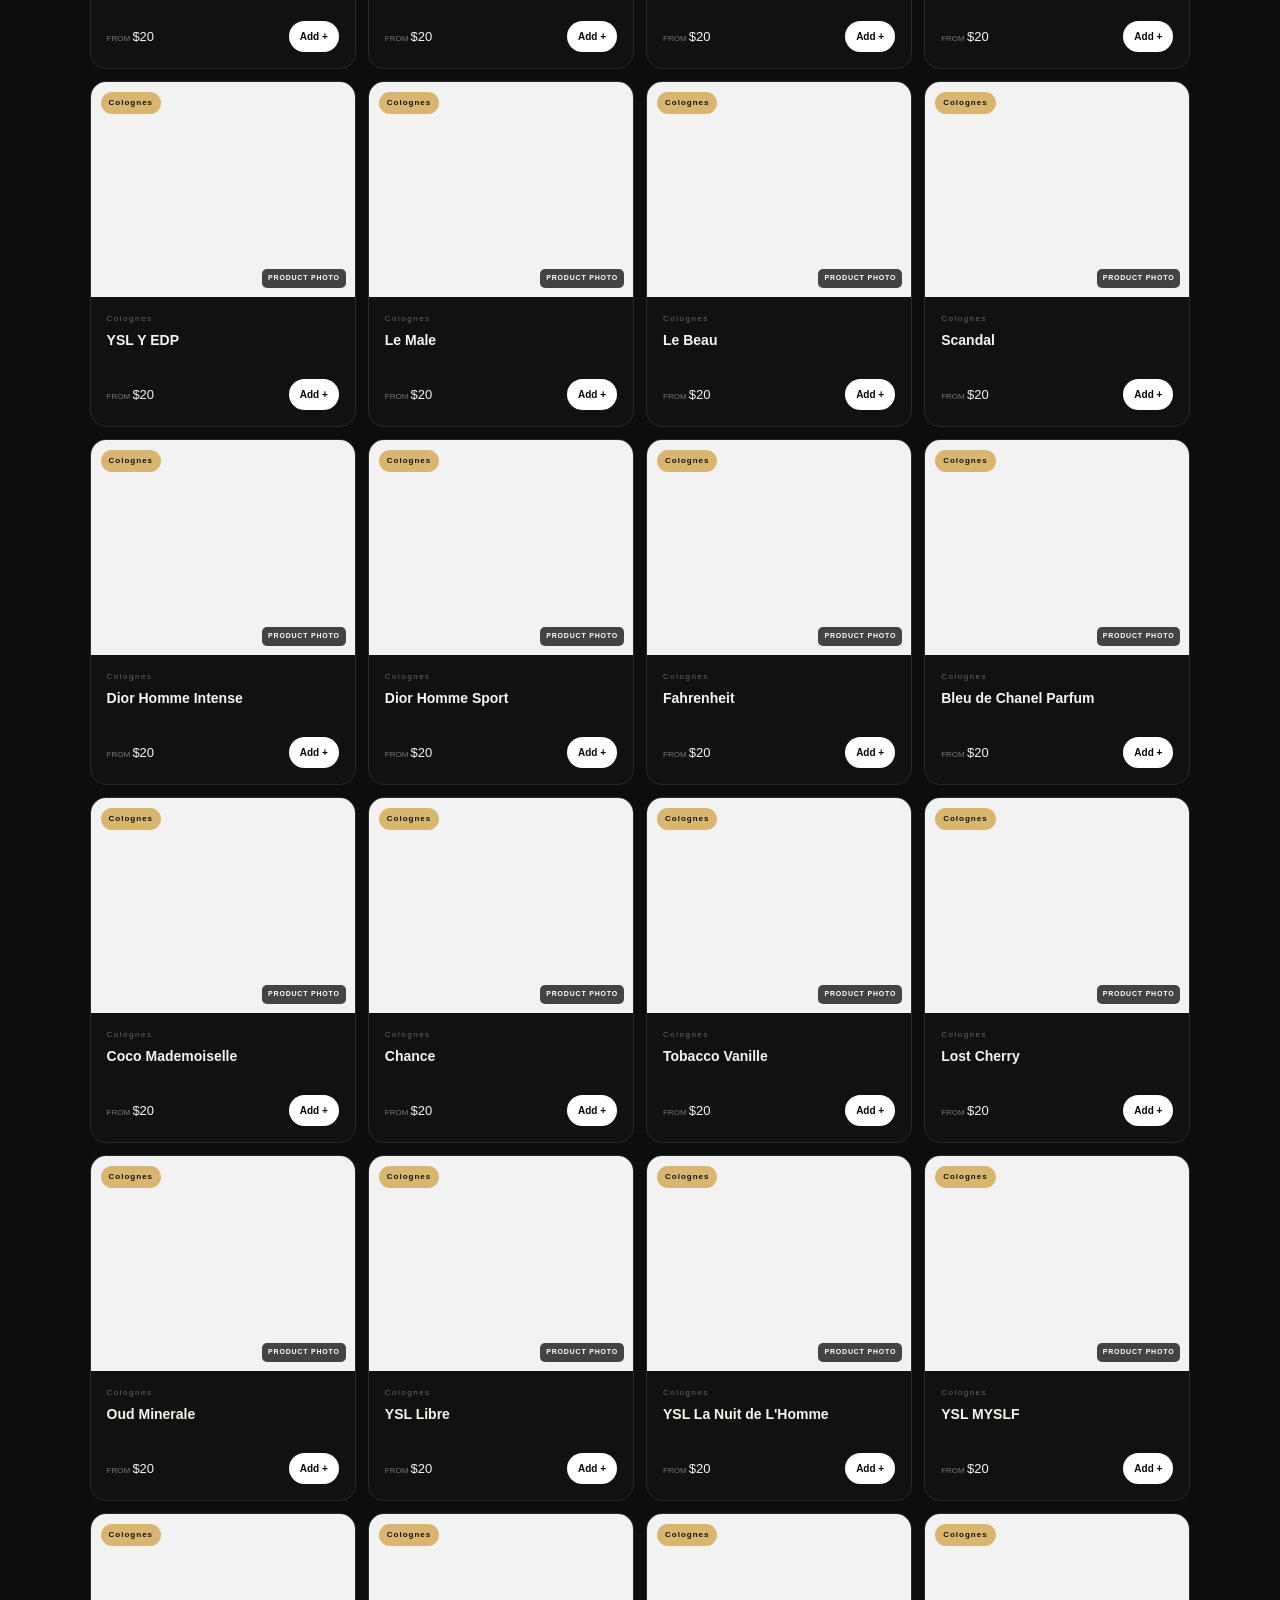
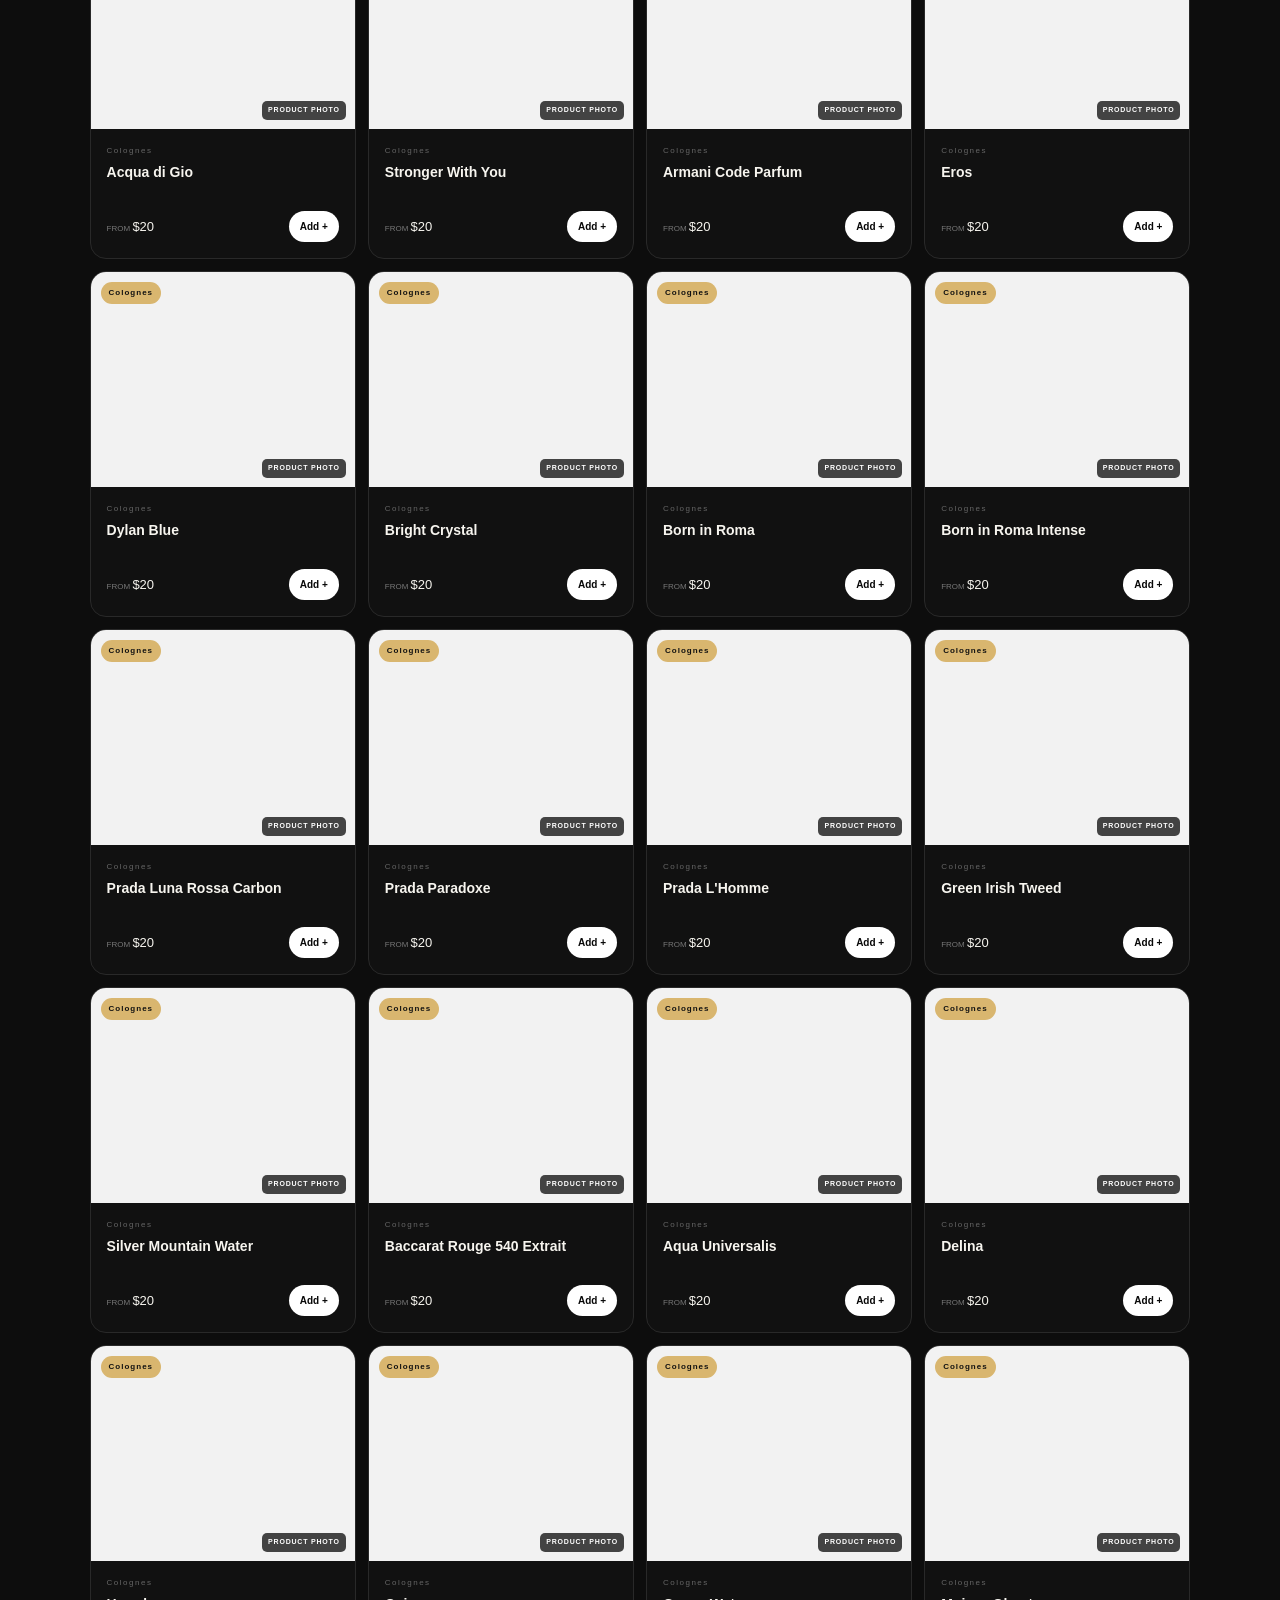
==== commit 43173f97: "Add files via upload" ====
--- a/index.html
+++ b/index.html
@@ -20,7 +20,7 @@
   "@type":"Organization",
   "name":"USA Vendor",
   "url":"https://usa-vendor.netlify.app/",
-  "contactPoint":{"@type":"ContactPoint","contactType":"customer service","telephone":"+1-812-766-9345","url":"https://wa.me/18127669345"}
+  "contactPoint":{"@type":"ContactPoint","contactType":"customer service","telephone":"+1-448-867-7564","url":"https://wa.me/14488677564"}
 }</script>
 </head>
 <body>
@@ -75,7 +75,7 @@
 
 <section class="feature">
   <div><p class="eyebrow">BUILT FOR RESELLERS</p><h2>Find it.<br>List it.<br><em>Move it.</em></h2></div>
-  <div class="feature-copy"><p>USA Vendor keeps the shopping experience simple. Browse the catalog, build your order and send it straight to WhatsApp — no complicated checkout.</p><a class="btn light" href="https://wa.me/18127669345" target="_blank">Talk to USA Vendor ↗</a></div>
+  <div class="feature-copy"><p>USA Vendor keeps the shopping experience simple. Browse the catalog, build your order and send it straight to WhatsApp — no complicated checkout.</p><a class="btn light" href="https://wa.me/14488677564" target="_blank">Talk to USA Vendor ↗</a></div>
 </section>
 
 <section class="section how" id="how">
@@ -98,7 +98,7 @@
 </section>
 </main>
 
-<footer><div><a class="brand" href="#top"><span>USA</span> VENDOR</a><p>Quality products. Direct ordering.</p></div><a href="https://wa.me/18127669345" target="_blank">WhatsApp USA Vendor ↗</a></footer>
+<footer><div><a class="brand" href="#top"><span>USA</span> VENDOR</a><p>Quality products. Direct ordering.</p></div><a href="https://wa.me/14488677564" target="_blank">WhatsApp USA Vendor ↗</a></footer>
 
 <div class="overlay" id="overlay"></div>
 <aside class="cart" id="cart">
